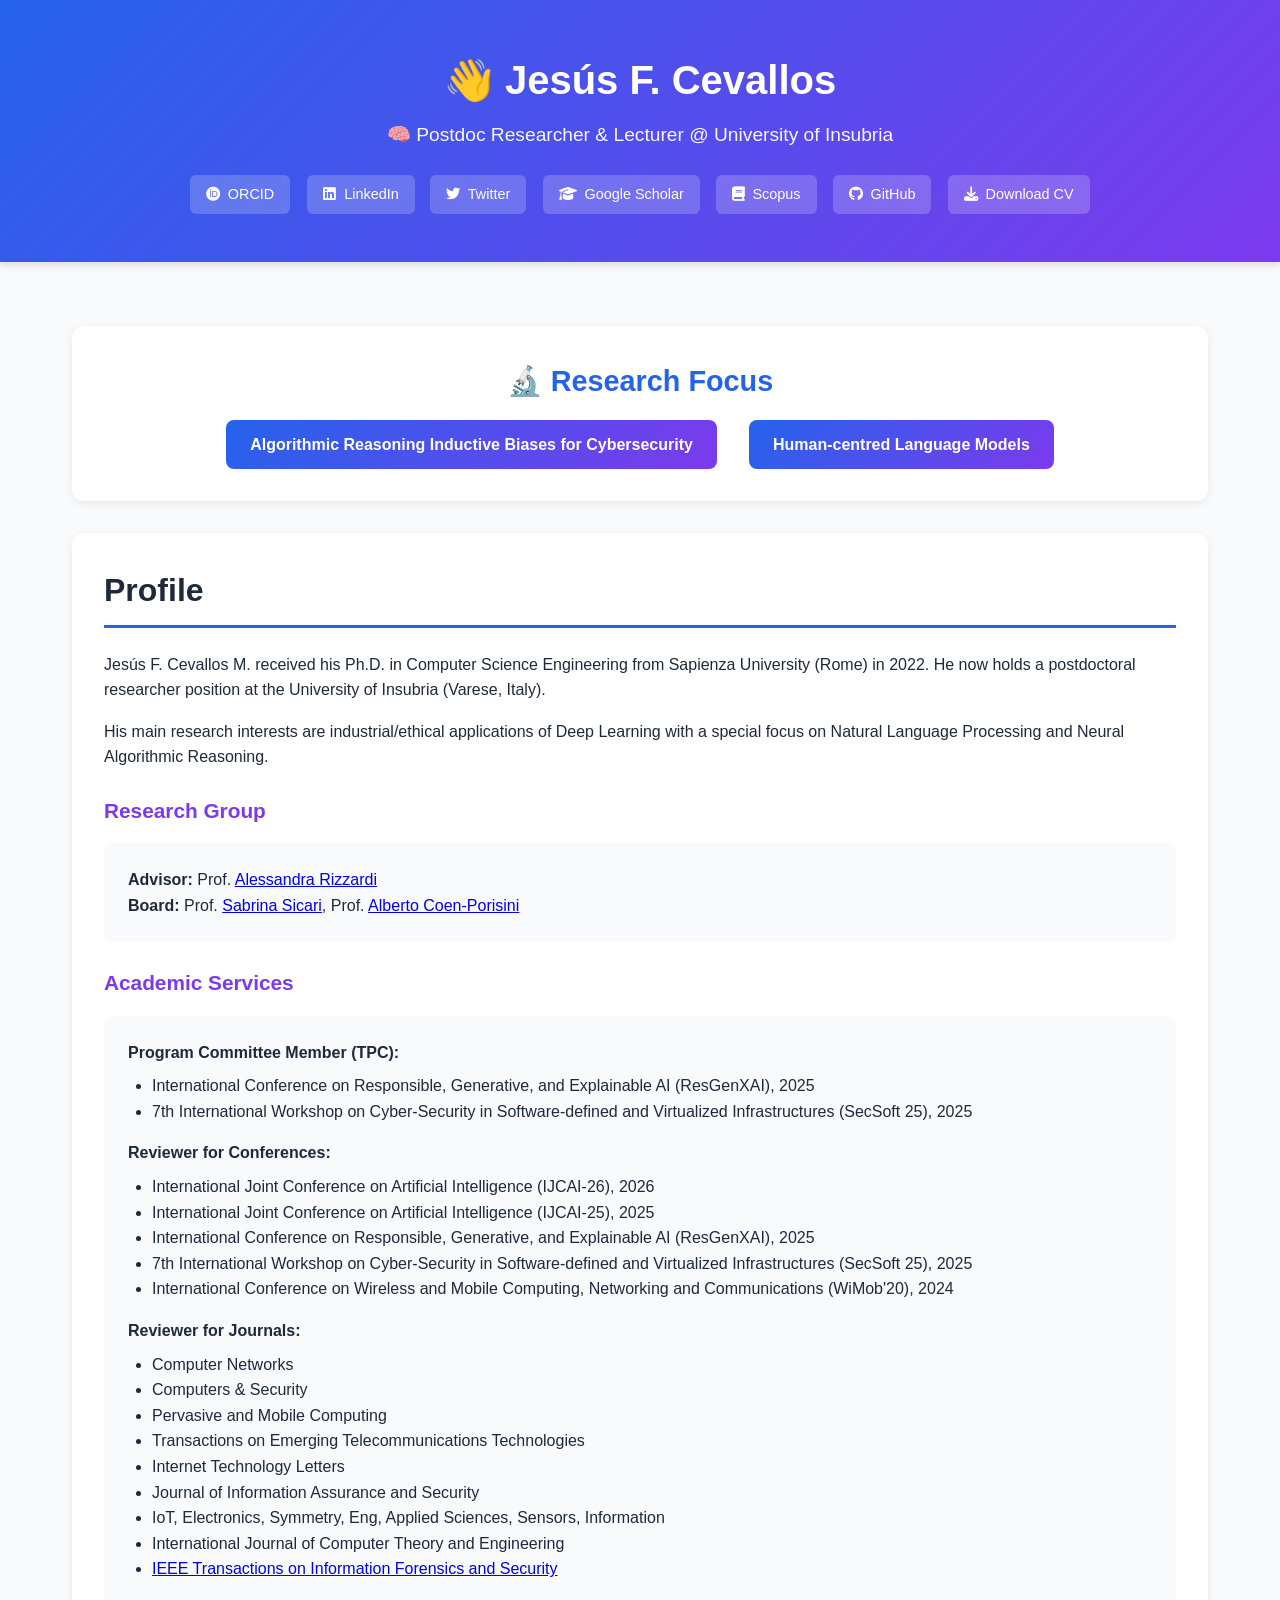
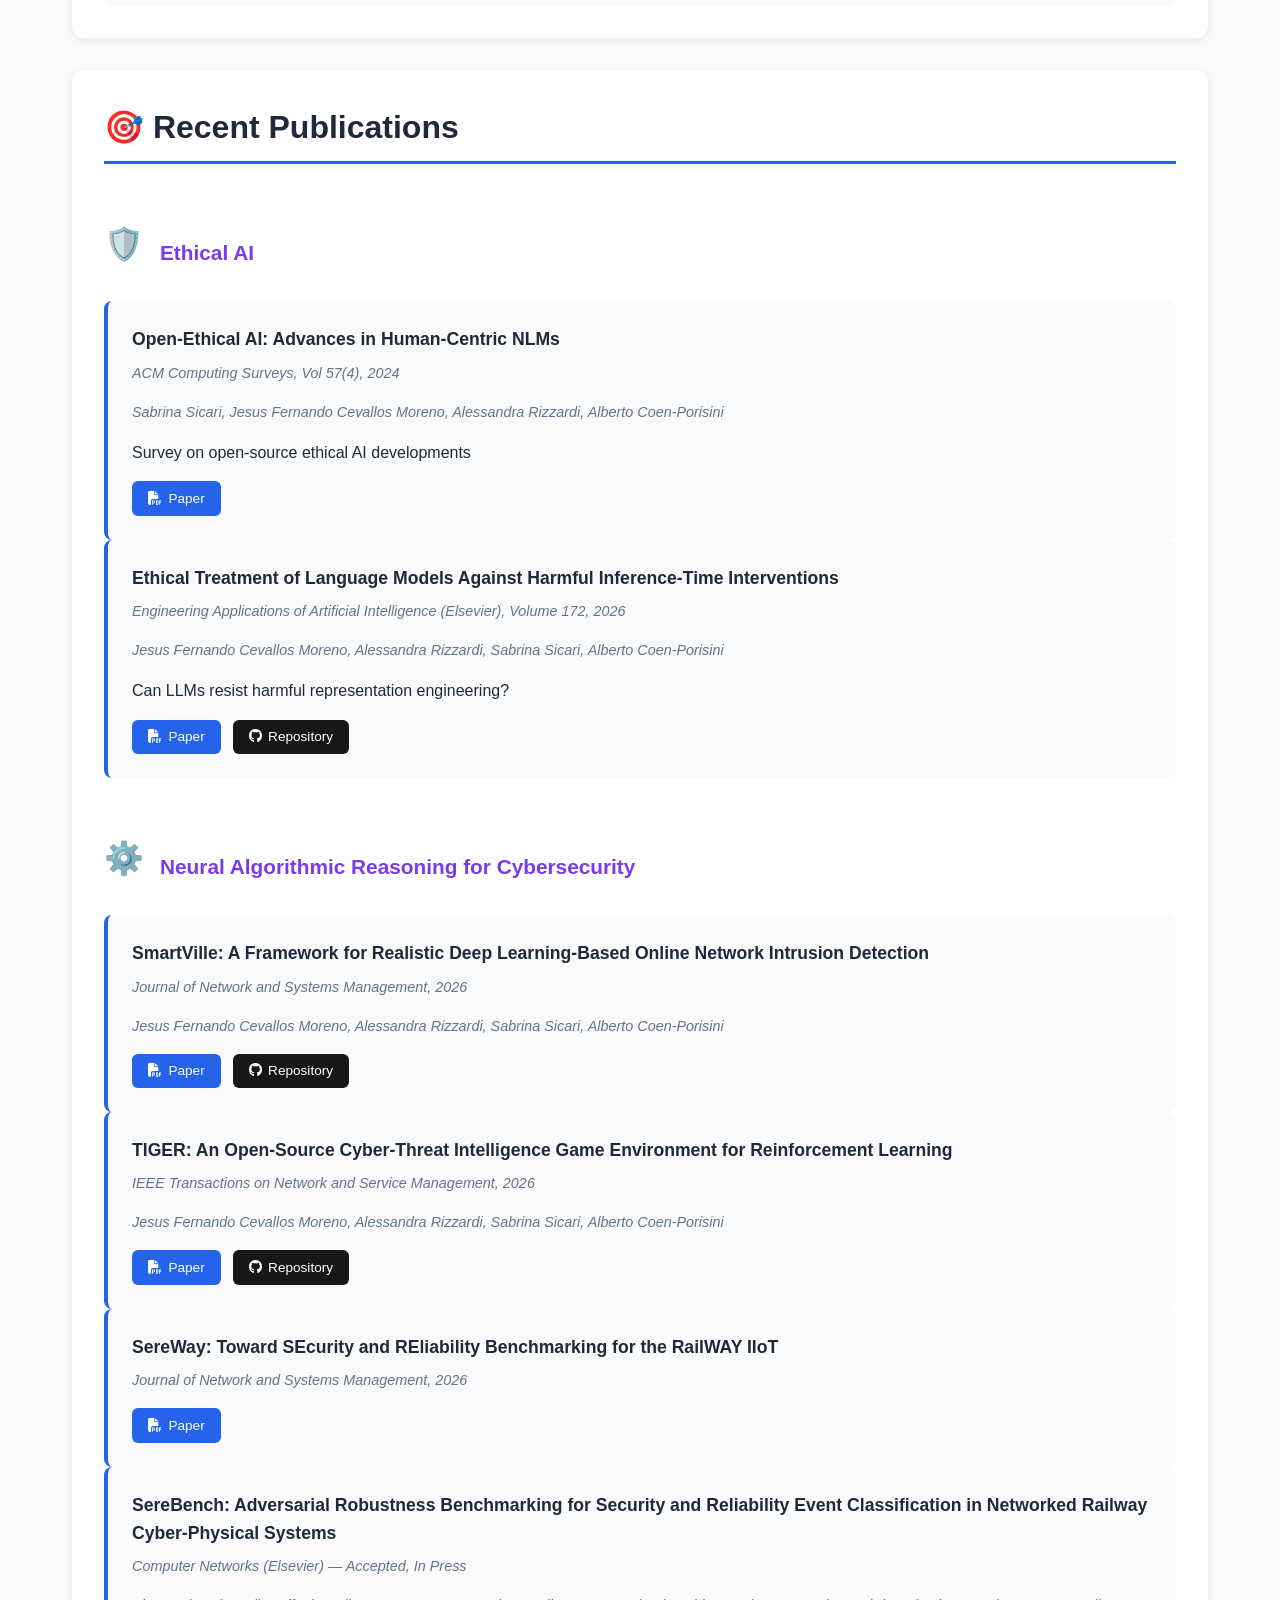
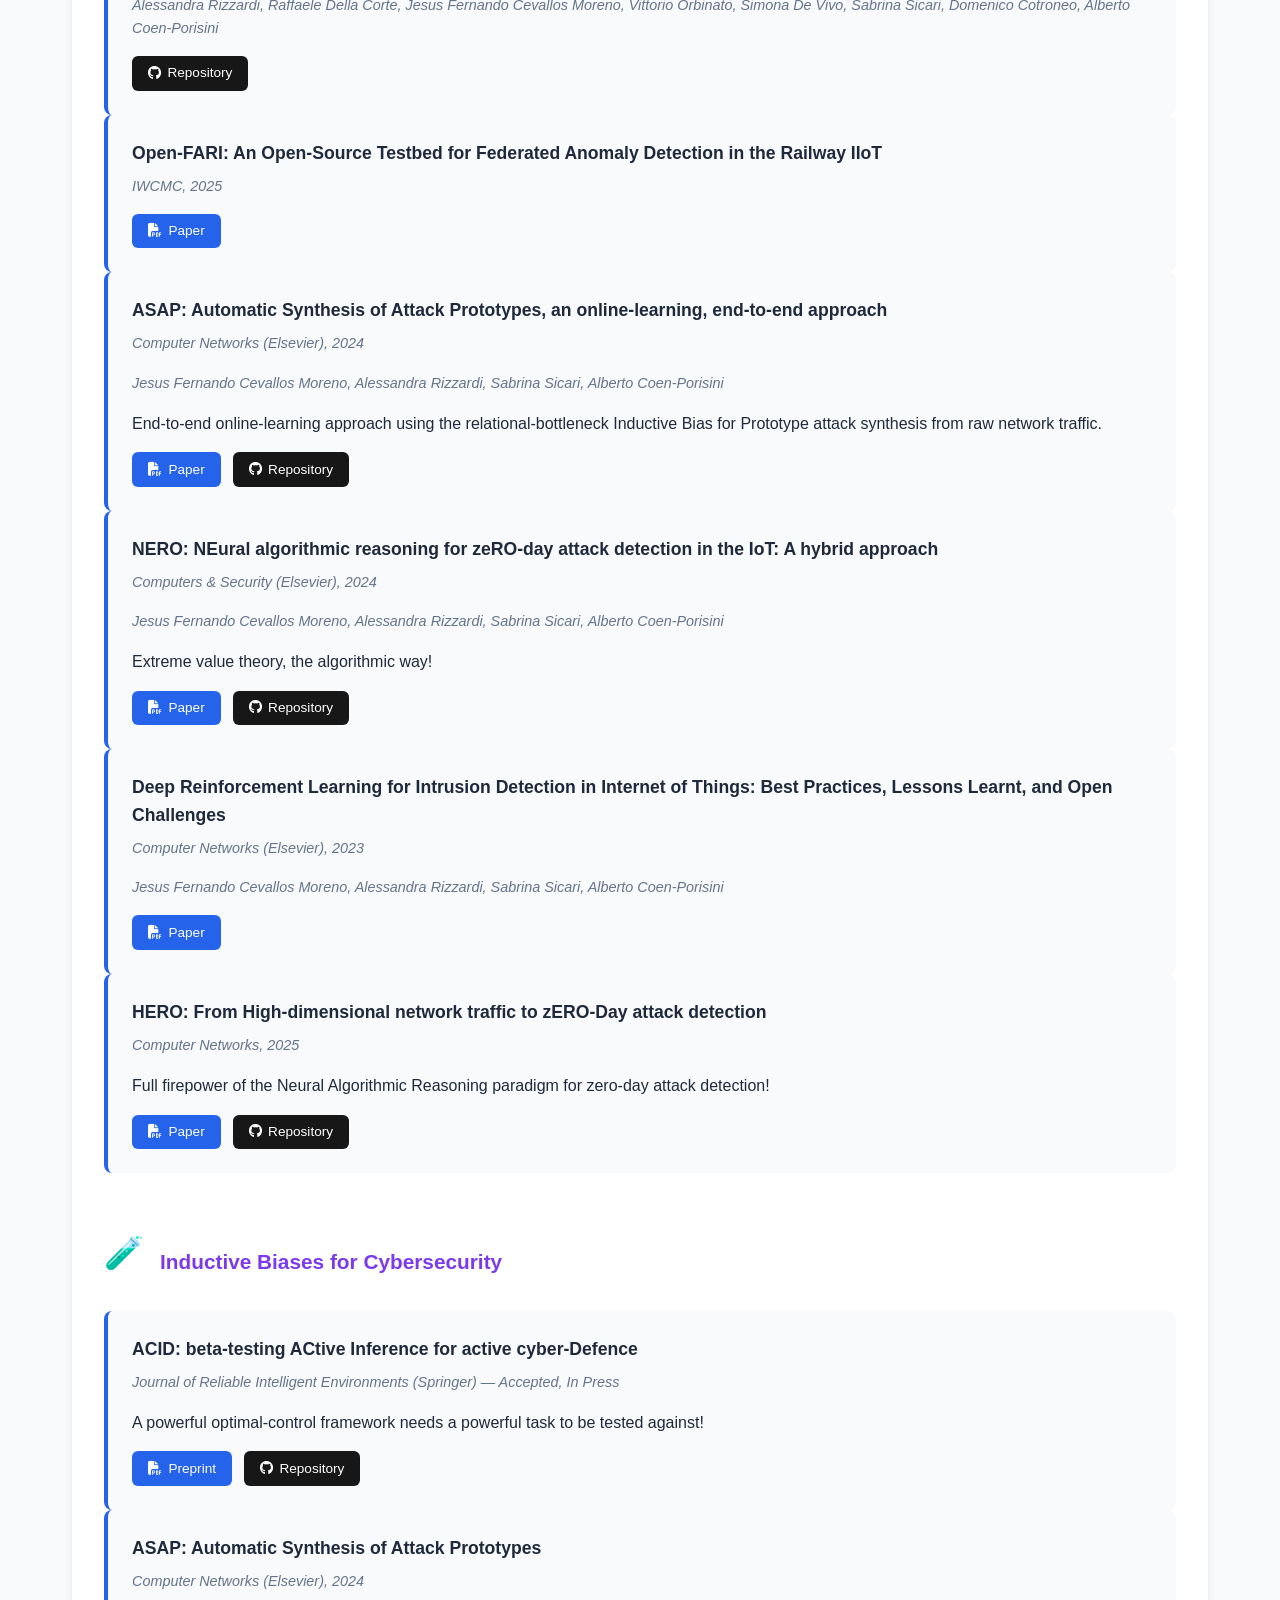
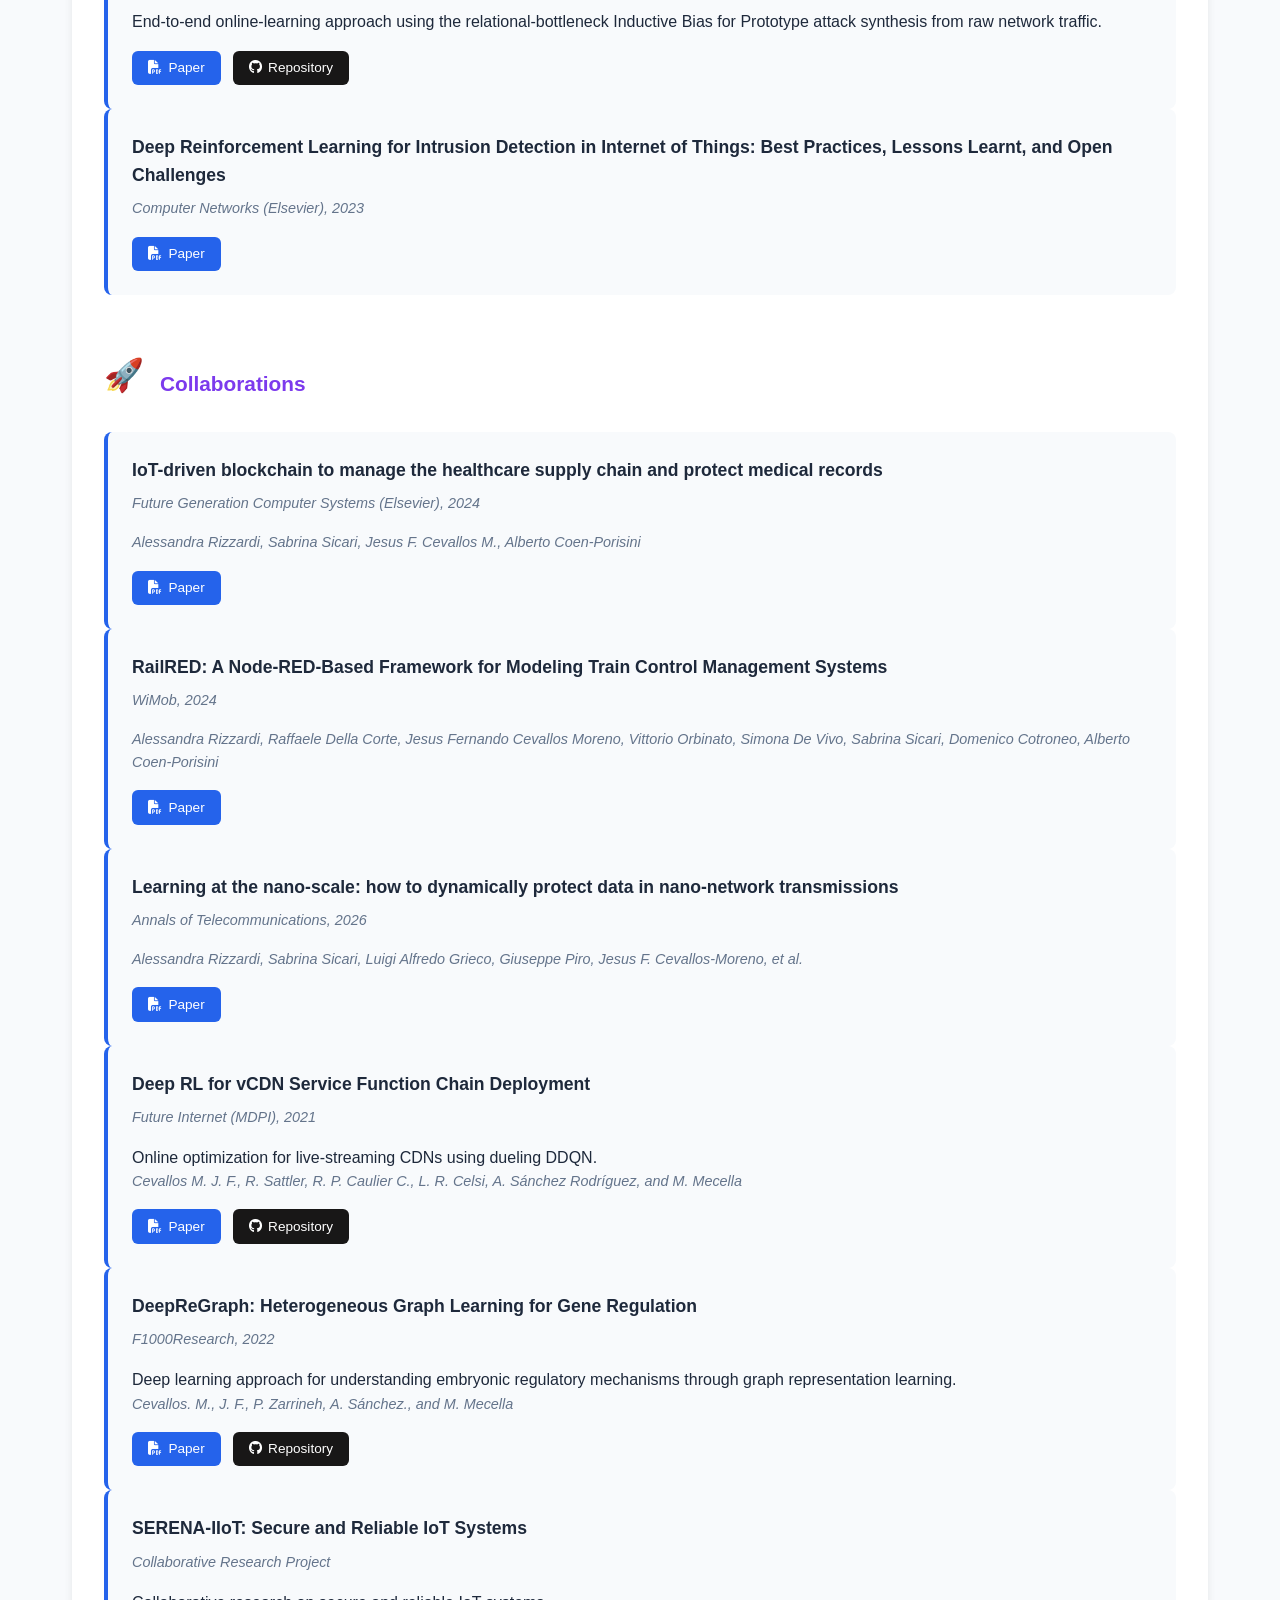
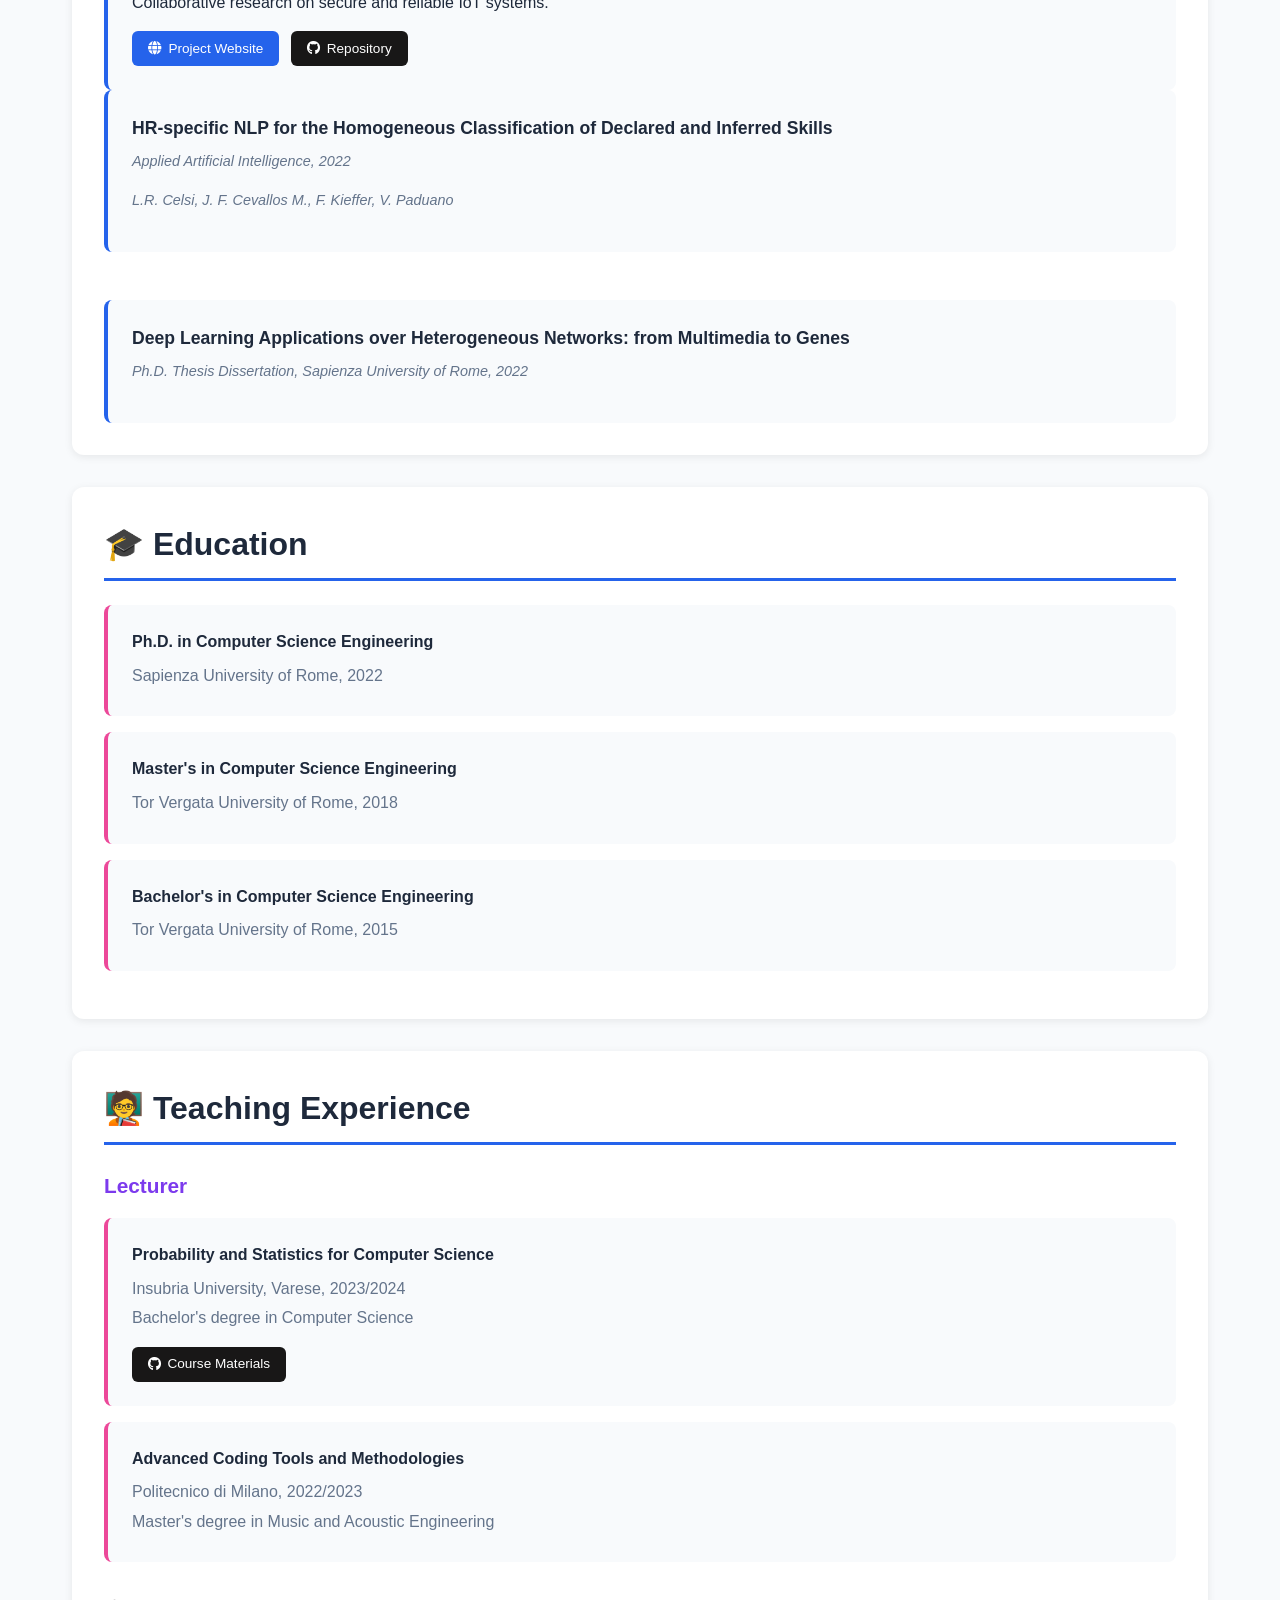
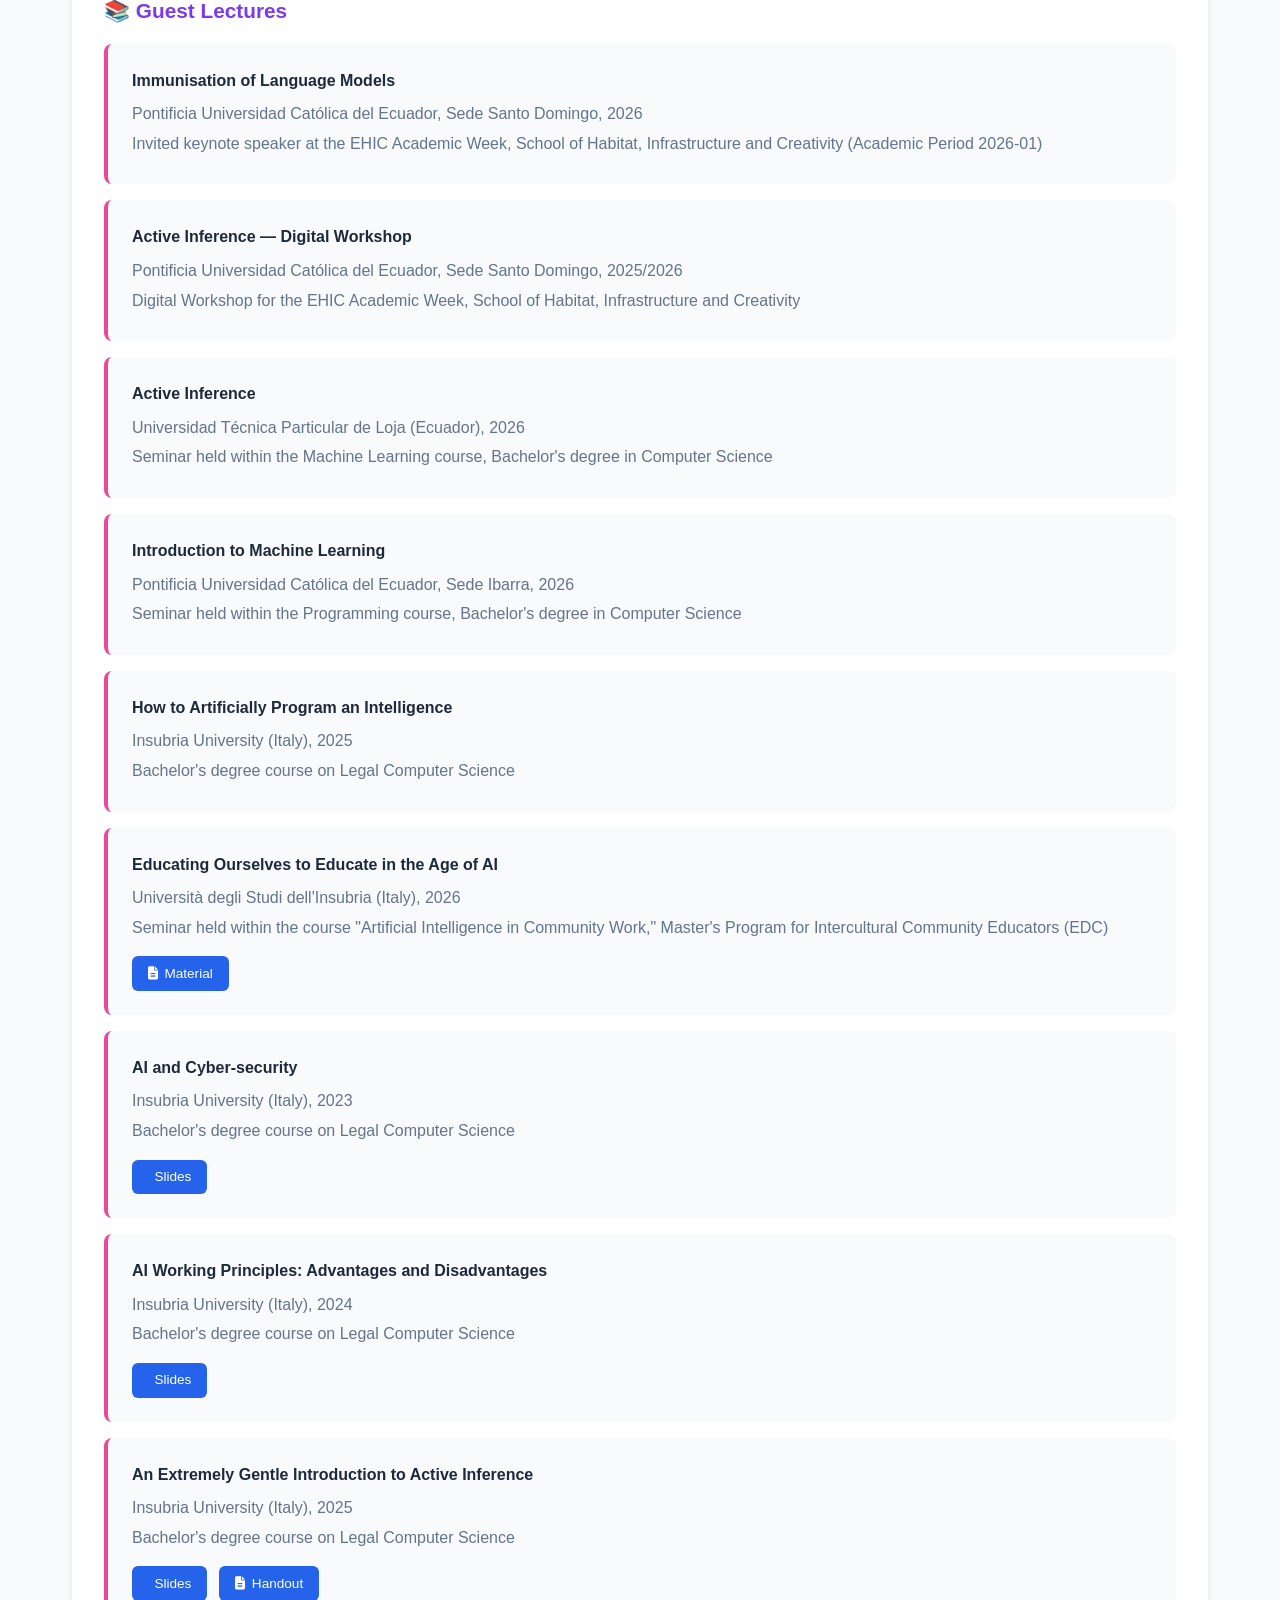
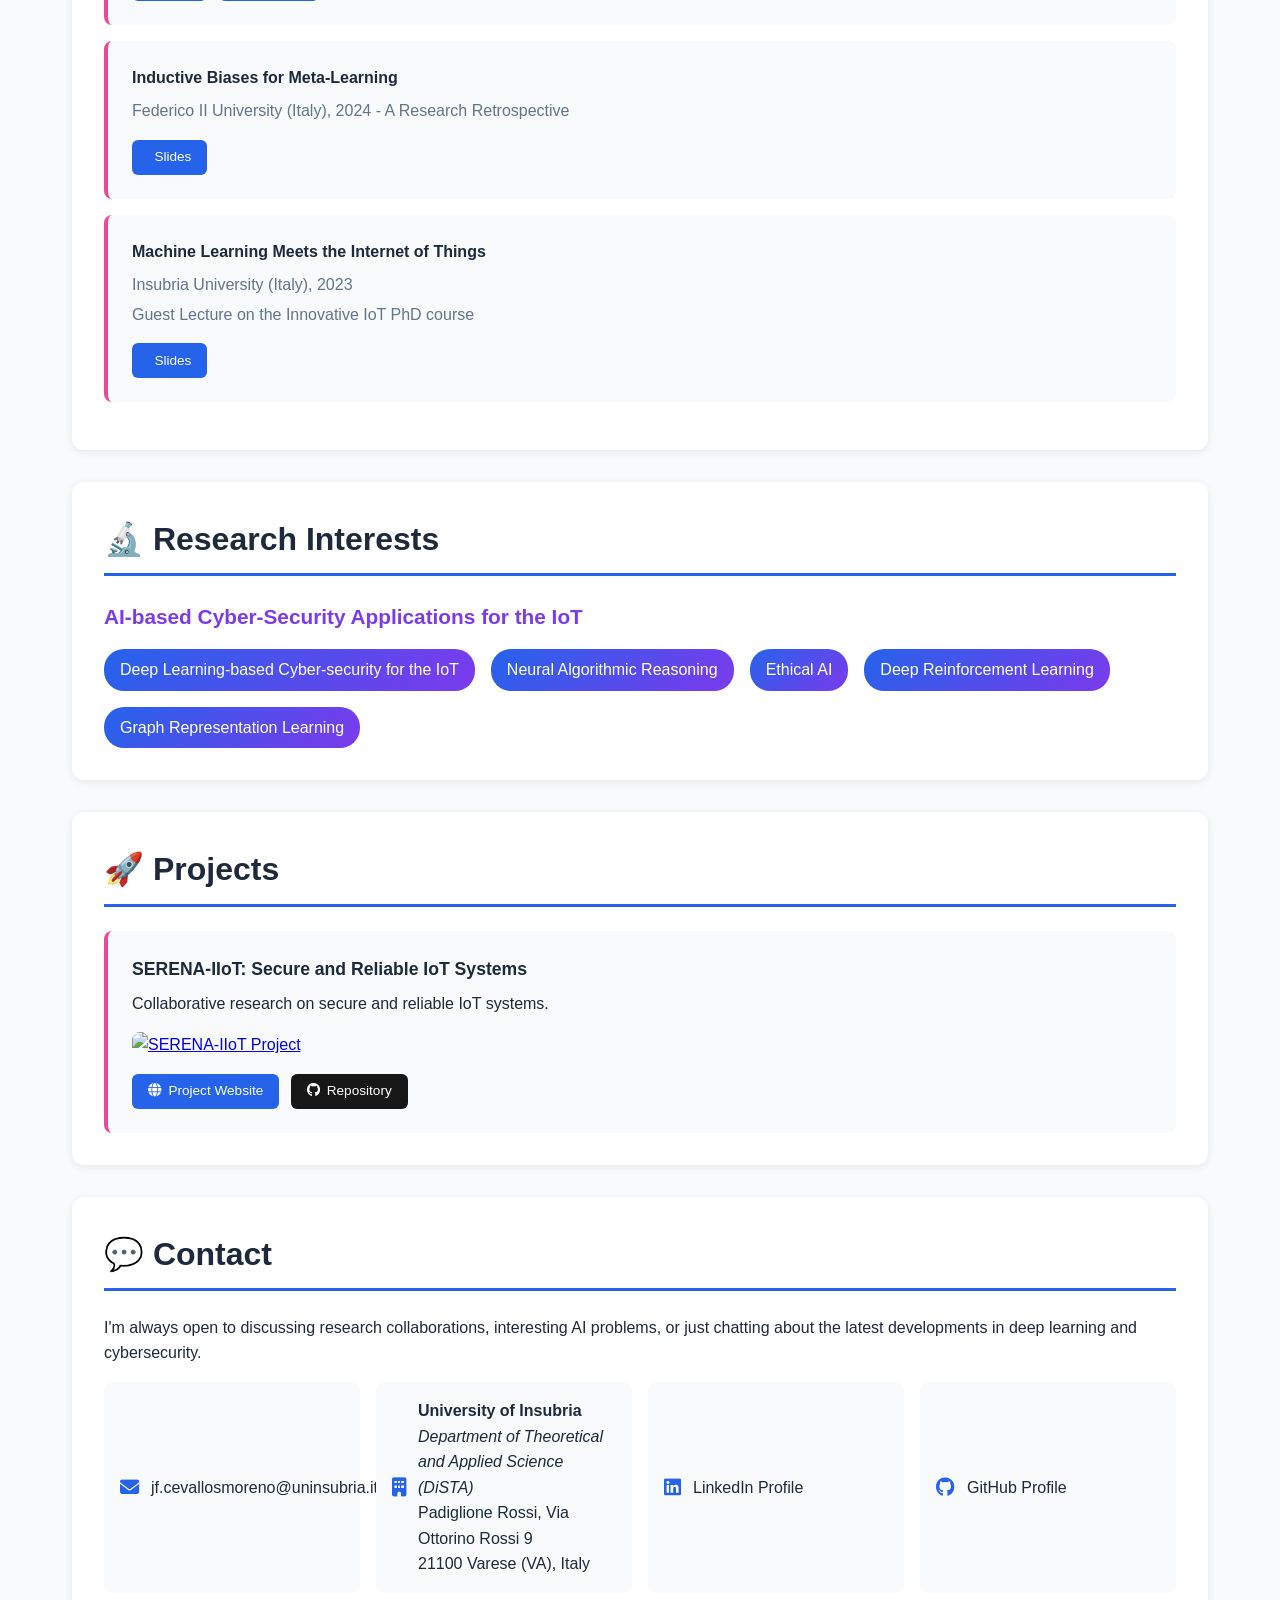
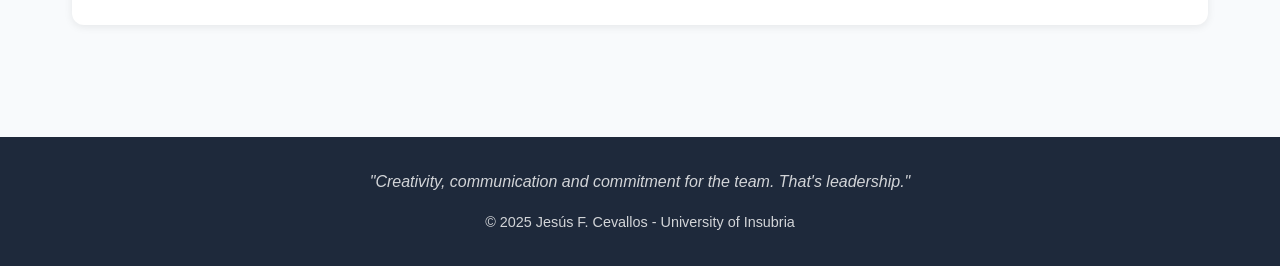
==== dista_academic_site.html @ f4cc7518 "feat: add SereBench publication, update ACID publication status, and update CV and submodules" ====
<!DOCTYPE html>
<html lang="en">

<head>
    <meta charset="UTF-8">
    <meta name="viewport" content="width=device-width, initial-scale=1.0">
    <title>Jesús F. Cevallos - Researcher & Lecturer</title>
    <link rel="stylesheet" href="https://cdnjs.cloudflare.com/ajax/libs/font-awesome/6.4.0/css/all.min.css">
    <style>
        * {
            margin: 0;
            padding: 0;
            box-sizing: border-box;
        }

        :root {
            --primary: #2563eb;
            --secondary: #7c3aed;
            --accent: #ec4899;
            --dark: #1e293b;
            --light: #f8fafc;
            --gray: #64748b;
            --border: #e2e8f0;
        }

        body {
            font-family: -apple-system, BlinkMacSystemFont, 'Segoe UI', Roboto, 'Helvetica Neue', Arial, sans-serif;
            line-height: 1.6;
            color: var(--dark);
            background: var(--light);
        }

        .header {
            background: linear-gradient(135deg, var(--primary) 0%, var(--secondary) 100%);
            color: white;
            padding: 3rem 2rem;
            text-align: center;
            box-shadow: 0 4px 6px rgba(0, 0, 0, 0.1);
        }

        .header h1 {
            font-size: 2.5rem;
            margin-bottom: 0.5rem;
            font-weight: 700;
        }

        .header p {
            font-size: 1.2rem;
            opacity: 0.95;
        }

        .social-links {
            margin-top: 1.5rem;
            display: flex;
            gap: 1rem;
            justify-content: center;
            flex-wrap: wrap;
        }

        .social-btn {
            display: inline-flex;
            align-items: center;
            gap: 0.5rem;
            padding: 0.5rem 1rem;
            background: rgba(255, 255, 255, 0.2);
            color: white;
            text-decoration: none;
            border-radius: 6px;
            font-size: 0.9rem;
            transition: all 0.3s;
            backdrop-filter: blur(10px);
        }

        .social-btn:hover {
            background: rgba(255, 255, 255, 0.3);
            transform: translateY(-2px);
        }

        .container {
            max-width: 1200px;
            margin: 0 auto;
            padding: 2rem;
        }

        .focus-section {
            background: white;
            border-radius: 12px;
            padding: 2rem;
            margin: 2rem 0;
            box-shadow: 0 2px 8px rgba(0, 0, 0, 0.08);
            text-align: center;
        }

        .focus-section h2 {
            color: var(--primary);
            margin-bottom: 1rem;
            font-size: 1.8rem;
        }

        .focus-topics {
            display: flex;
            gap: 2rem;
            justify-content: center;
            flex-wrap: wrap;
            margin-top: 1rem;
        }

        .focus-topic {
            background: linear-gradient(135deg, var(--primary), var(--secondary));
            color: white;
            padding: 0.75rem 1.5rem;
            border-radius: 8px;
            font-weight: 600;
        }

        .section {
            background: white;
            border-radius: 12px;
            padding: 2rem;
            margin: 2rem 0;
            box-shadow: 0 2px 8px rgba(0, 0, 0, 0.08);
        }

        .section h2 {
            color: var(--dark);
            margin-bottom: 1.5rem;
            font-size: 2rem;
            border-bottom: 3px solid var(--primary);
            padding-bottom: 0.5rem;
        }

        .section h3 {
            color: var(--secondary);
            margin-top: 1.5rem;
            margin-bottom: 0.5rem;
            font-size: 1.3rem;
        }

        .publications-grid {
            display: grid;
            grid-template-columns: repeat(auto-fit, minmax(500px, 1fr));
            gap: 2rem;
            margin-top: 2rem;
        }

        .pub-card {
            background: var(--light);
            border-left: 4px solid var(--primary);
            padding: 1.5rem;
            border-radius: 8px;
            transition: all 0.3s;
        }

        .pub-card:hover {
            transform: translateY(-4px);
            box-shadow: 0 4px 12px rgba(0, 0, 0, 0.1);
        }

        .pub-card h4 {
            color: var(--dark);
            margin-bottom: 0.5rem;
            font-size: 1.1rem;
        }

        .pub-card .pub-meta {
            color: var(--gray);
            font-size: 0.9rem;
            font-style: italic;
            margin-bottom: 1rem;
        }

        .pub-links {
            display: flex;
            gap: 0.75rem;
            flex-wrap: wrap;
            margin-top: 1rem;
        }

        .pub-link {
            display: inline-flex;
            align-items: center;
            gap: 0.4rem;
            padding: 0.4rem 1rem;
            background: var(--primary);
            color: white;
            text-decoration: none;
            border-radius: 6px;
            font-size: 0.85rem;
            transition: all 0.3s;
        }

        .pub-link:hover {
            background: var(--secondary);
            transform: scale(1.05);
        }

        .pub-link.repo {
            background: #181717;
        }

        .category-section {
            margin-top: 3rem;
        }

        .category-header {
            display: flex;
            align-items: center;
            gap: 1rem;
            margin-bottom: 1.5rem;
        }

        .category-icon {
            font-size: 2rem;
        }

        .category-title {
            font-size: 1.5rem;
            color: var(--secondary);
            margin: 0;
        }

        .teaching-item,
        .education-item {
            background: var(--light);
            padding: 1.5rem;
            margin: 1rem 0;
            border-radius: 8px;
            border-left: 4px solid var(--accent);
        }

        .teaching-item h4,
        .education-item h4 {
            color: var(--dark);
            margin-bottom: 0.5rem;
        }

        .teaching-item p,
        .education-item p {
            color: var(--gray);
            margin: 0.25rem 0;
        }

        .contact-box {
            display: grid;
            grid-template-columns: repeat(auto-fit, minmax(250px, 1fr));
            gap: 1rem;
            margin-top: 1rem;
        }

        .contact-item {
            display: flex;
            align-items: center;
            gap: 0.75rem;
            padding: 1rem;
            background: var(--light);
            border-radius: 8px;
        }

        .contact-item i {
            color: var(--primary);
            font-size: 1.2rem;
        }

        .contact-item a {
            color: var(--dark);
            text-decoration: none;
            transition: color 0.3s;
        }

        .contact-item a:hover {
            color: var(--primary);
        }

        .interests-list {
            display: flex;
            flex-wrap: wrap;
            gap: 1rem;
            margin-top: 1rem;
        }

        .interest-tag {
            background: linear-gradient(135deg, var(--primary), var(--secondary));
            color: white;
            padding: 0.5rem 1rem;
            border-radius: 20px;
            font-weight: 500;
        }

        .services-box {
            background: var(--light);
            padding: 1.5rem;
            border-radius: 8px;
            margin-top: 1rem;
        }

        @media (max-width: 768px) {
            .header h1 {
                font-size: 1.8rem;
            }

            .publications-grid {
                grid-template-columns: 1fr;
            }

            .container {
                padding: 1rem;
            }

            .focus-topics {
                flex-direction: column;
                align-items: center;
            }
        }

        .footer {
            background: var(--dark);
            color: white;
            text-align: center;
            padding: 2rem;
            margin-top: 3rem;
        }

        .footer p {
            opacity: 0.8;
        }
    </style>
</head>

<body>
    <!-- Header Section -->
    <div class="header">
        <h1>👋 Jesús F. Cevallos</h1>
        <p>🧠 Postdoc Researcher & Lecturer @ University of Insubria</p>

        <div class="social-links">
            <a href="https://orcid.org/0000-0003-2752-4616" class="social-btn" target="_blank">
                <i class="fab fa-orcid"></i> ORCID
            </a>
            <a href="https://www.linkedin.com/in/jesuscevallos/" class="social-btn" target="_blank">
                <i class="fab fa-linkedin"></i> LinkedIn
            </a>
            <a href="https://x.com/JesusCevallos9" class="social-btn" target="_blank">
                <i class="fab fa-twitter"></i> Twitter
            </a>
            <a href="https://scholar.google.com/citations?user=26o39YMAAAAJ&hl=en" class="social-btn" target="_blank">
                <i class="fas fa-graduation-cap"></i> Google Scholar
            </a>
            <a href="https://www.scopus.com/authid/detail.uri?authorId=58584223400" class="social-btn" target="_blank">
                <i class="fas fa-book"></i> Scopus
            </a>
            <a href="https://github.com/QwertyJacob" class="social-btn" target="_blank">
                <i class="fab fa-github"></i> GitHub
            </a>
            <a href="Jesus_Cevallos_CV.pdf" class="social-btn" download>
                <i class="fas fa-download"></i> Download CV
            </a>
        </div>
    </div>

    <div class="container">
        <!-- Research Focus -->
        <div class="focus-section">
            <h2>🔬 Research Focus</h2>
            <div class="focus-topics">
                <div class="focus-topic">Algorithmic Reasoning Inductive Biases for Cybersecurity</div>
                <div class="focus-topic">Human-centred Language Models</div>
            </div>
        </div>

        <!-- Profile Section -->
        <div class="section">
            <h2>Profile</h2>
            <p>Jesús F. Cevallos M. received his Ph.D. in Computer Science Engineering from Sapienza University (Rome)
                in 2022. He now holds a postdoctoral researcher position at the University of Insubria (Varese, Italy).
            </p>
            <p style="margin-top: 1rem;">His main research interests are industrial/ethical applications of Deep
                Learning with a special focus on Natural Language Processing and Neural Algorithmic Reasoning.</p>



            <h3>Research Group</h3>
            <div class="services-box">
                <p><strong>Advisor:</strong> Prof. <a href="http://www.dista.uninsubria.it/~alessandra.rizzardi/"
                        target="_blank">Alessandra Rizzardi</a></p>
                <p><strong>Board:</strong> Prof. <a href="http://www.dicom.uninsubria.it/~sabrina.sicari/"
                        target="_blank">Sabrina Sicari</a>, Prof. <a
                        href="http://www.dicom.uninsubria.it/~alberto.coenporisini/" target="_blank">Alberto
                        Coen-Porisini</a></p>
            </div>

            <h3>Academic Services</h3>
            <div class="services-box">
                <p><strong>Program Committee Member (TPC):</strong></p>
                <ul style="margin-left: 1.5rem; margin-top: 0.5rem;">
                    <li>International Conference on Responsible, Generative, and Explainable AI (ResGenXAI), 2025</li>
                    <li>7th International Workshop on Cyber-Security in Software-defined and Virtualized Infrastructures
                        (SecSoft 25), 2025</li>
                </ul>

                <p style="margin-top: 1rem;"><strong>Reviewer for Conferences:</strong></p>
                <ul style="margin-left: 1.5rem; margin-top: 0.5rem;">
                    <li>International Joint Conference on Artificial Intelligence (IJCAI-26), 2026</li>
                    <li>International Joint Conference on Artificial Intelligence (IJCAI-25), 2025</li>
                    <li>International Conference on Responsible, Generative, and Explainable AI (ResGenXAI), 2025</li>
                    <li>7th International Workshop on Cyber-Security in Software-defined and Virtualized Infrastructures
                        (SecSoft 25), 2025</li>
                    <li>International Conference on Wireless and Mobile Computing, Networking and Communications
                        (WiMob'20), 2024</li>

                </ul>

                <p style="margin-top: 1rem;"><strong>Reviewer for Journals:</strong></p>
                <ul style="margin-left: 1.5rem; margin-top: 0.5rem;">
                    <li>Computer Networks</li>
                    <li>Computers & Security</li>
                    <li>Pervasive and Mobile Computing</li>
                    <li>Transactions on Emerging Telecommunications Technologies</li>
                    <li>Internet Technology Letters</li>
                    <li>Journal of Information Assurance and Security</li>
                    <li>IoT, Electronics, Symmetry, Eng, Applied Sciences, Sensors, Information</li>
                    <li>International Journal of Computer Theory and Engineering</li>
                    <li><a href="https://ieeexplore.ieee.org/xpl/RecentIssue.jsp?punumber=10206" target="_blank">IEEE Transactions on Information Forensics and Security</a></li>
                </ul>
            </div>
        </div>

        <!-- Recent Publications -->
        <div class="section">
            <h2>🎯 Recent Publications</h2>

            <div class="category-section">
                <div class="category-header">
                    <span class="category-icon">🛡️</span>
                    <h3 class="category-title">Ethical AI</h3>
                </div>

                <div class="pub-card">
                    <h4>Open-Ethical AI: Advances in Human-Centric NLMs</h4>
                    <p class="pub-meta">ACM Computing Surveys, Vol 57(4), 2024</p>
                    <p class="pub-meta">Sabrina Sicari, Jesus Fernando Cevallos Moreno, Alessandra Rizzardi, Alberto
                        Coen-Porisini</p>
                    <p>Survey on open-source ethical AI developments</p>
                    <div class="pub-links">
                        <a href="https://dl.acm.org/doi/10.1145/3703454" class="pub-link" target="_blank">
                            <i class="fas fa-file-pdf"></i> Paper
                        </a>
                    </div>
                </div>

                <div class="pub-card">
                    <h4>Ethical Treatment of Language Models Against Harmful Inference-Time Interventions</h4>
                    <p class="pub-meta">Engineering Applications of Artificial Intelligence (Elsevier), Volume 172, 2026
                    </p>
                    <p class="pub-meta">Jesus Fernando Cevallos Moreno, Alessandra Rizzardi, Sabrina Sicari, Alberto
                        Coen-Porisini</p>
                    <p>Can LLMs resist harmful representation engineering?</p>
                    <div class="pub-links">
                        <a href="https://www.sciencedirect.com/science/article/pii/S0952197626005981" class="pub-link"
                            target="_blank">
                            <i class="fas fa-file-pdf"></i> Paper
                        </a>
                        <a href="https://github.com/QwertyJacob/genetica" class="pub-link repo" target="_blank">
                            <i class="fab fa-github"></i> Repository
                        </a>
                    </div>
                </div>
            </div>

            <div class="category-section">
                <div class="category-header">
                    <span class="category-icon">⚙️</span>
                    <h3 class="category-title">Neural Algorithmic Reasoning for Cybersecurity</h3>
                </div>

                <div class="pub-card">
                    <h4>SmartVille: A Framework for Realistic Deep Learning-Based Online Network Intrusion Detection
                    </h4>
                    <p class="pub-meta">Journal of Network and Systems Management, 2026</p>
                    <p class="pub-meta">Jesus Fernando Cevallos Moreno, Alessandra Rizzardi, Sabrina Sicari, Alberto
                        Coen-Porisini</p>
                    <div class="pub-links">
                        <a href="https://link.springer.com/article/10.1007/s10922-026-10097-8" class="pub-link"
                            target="_blank">
                            <i class="fas fa-file-pdf"></i> Paper
                        </a>
                        <a href="https://github.com/DISTA-IoT/insubria-smartville" class="pub-link repo"
                            target="_blank">
                            <i class="fab fa-github"></i> Repository
                        </a>
                    </div>
                </div>

                <div class="pub-card">
                    <h4>TIGER: An Open-Source Cyber-Threat Intelligence Game Environment for Reinforcement Learning</h4>
                    <p class="pub-meta">IEEE Transactions on Network and Service Management, 2026</p>
                    <p class="pub-meta">Jesus Fernando Cevallos Moreno, Alessandra Rizzardi, Sabrina Sicari, Alberto
                        Coen-Porisini</p>
                    <div class="pub-links">
                        <a href="https://ieeexplore.ieee.org/document/11683850/" class="pub-link" target="_blank">
                            <i class="fas fa-file-pdf"></i> Paper
                        </a>
                        <a href="https://github.com/DISTA-IoT/tiger" class="pub-link repo" target="_blank">
                            <i class="fab fa-github"></i> Repository
                        </a>
                    </div>
                </div>

                <div class="pub-card">
                    <h4>SereWay: Toward SEcurity and REliability Benchmarking for the RailWAY IIoT</h4>
                    <p class="pub-meta">Journal of Network and Systems Management, 2026</p>
                    <div class="pub-links">
                        <a href="https://link.springer.com/article/10.1007/s10922-025-10026-1" class="pub-link"
                            target="_blank">
                            <i class="fas fa-file-pdf"></i> Paper
                        </a>
                    </div>
                </div>

                <div class="pub-card">
                    <h4>SereBench: Adversarial Robustness Benchmarking for Security and Reliability Event
                        Classification in Networked Railway Cyber-Physical Systems</h4>
                    <p class="pub-meta">Computer Networks (Elsevier) &mdash; Accepted, In Press</p>
                    <p class="pub-meta">Alessandra Rizzardi, Raffaele Della Corte, Jesus Fernando Cevallos Moreno,
                        Vittorio Orbinato, Simona De Vivo, Sabrina Sicari, Domenico Cotroneo, Alberto Coen-Porisini</p>
                    <div class="pub-links">
                        <a href="https://github.com/DIETI-DISTA-IoT/SereBench" class="pub-link repo" target="_blank">
                            <i class="fab fa-github"></i> Repository
                        </a>
                    </div>
                </div>

                <div class="pub-card">
                    <h4>Open-FARI: An Open-Source Testbed for Federated Anomaly Detection in the Railway IIoT</h4>
                    <p class="pub-meta">IWCMC, 2025</p>
                    <div class="pub-links">
                        <a href="https://ieeexplore.ieee.org/document/11059481/" class="pub-link" target="_blank">
                            <i class="fas fa-file-pdf"></i> Paper
                        </a>
                    </div>
                </div>

                <div class="pub-card">
                    <h4>ASAP: Automatic Synthesis of Attack Prototypes, an online-learning, end-to-end approach</h4>
                    <p class="pub-meta">Computer Networks (Elsevier), 2024</p>
                    <p class="pub-meta">Jesus Fernando Cevallos Moreno, Alessandra Rizzardi, Sabrina Sicari, Alberto
                        Coen-Porisini</p>
                    <p>End-to-end online-learning approach using the relational-bottleneck Inductive Bias for Prototype
                        attack synthesis from raw network traffic.</p>
                    <div class="pub-links">
                        <a href="https://www.sciencedirect.com/science/article/pii/S1389128624006601" class="pub-link"
                            target="_blank">
                            <i class="fas fa-file-pdf"></i> Paper
                        </a>
                        <a href="https://github.com/DISTA-IoT/smartville" class="pub-link repo" target="_blank">
                            <i class="fab fa-github"></i> Repository
                        </a>
                    </div>
                </div>

                <div class="pub-card">
                    <h4>NERO: NEural algorithmic reasoning for zeRO-day attack detection in the IoT: A hybrid approach
                    </h4>
                    <p class="pub-meta">Computers & Security (Elsevier), 2024</p>
                    <p class="pub-meta">Jesus Fernando Cevallos Moreno, Alessandra Rizzardi, Sabrina Sicari, Alberto
                        Coen-Porisini</p>
                    <p>Extreme value theory, the algorithmic way!</p>
                    <div class="pub-links">
                        <a href="https://www.sciencedirect.com/science/article/pii/S0167404824002001" class="pub-link"
                            target="_blank">
                            <i class="fas fa-file-pdf"></i> Paper
                        </a>
                        <a href="https://github.com/QwertyJacob/NERO" class="pub-link repo" target="_blank">
                            <i class="fab fa-github"></i> Repository
                        </a>
                    </div>
                </div>

                <div class="pub-card">
                    <h4>Deep Reinforcement Learning for Intrusion Detection in Internet of Things: Best Practices,
                        Lessons Learnt, and Open Challenges</h4>
                    <p class="pub-meta">Computer Networks (Elsevier), 2023</p>
                    <p class="pub-meta">Jesus Fernando Cevallos Moreno, Alessandra Rizzardi, Sabrina Sicari, Alberto
                        Coen-Porisini</p>
                    <div class="pub-links">
                        <a href="https://www.sciencedirect.com/science/article/pii/S1389128623004619" class="pub-link"
                            target="_blank">
                            <i class="fas fa-file-pdf"></i> Paper
                        </a>
                    </div>
                </div>

                <div class="pub-card">
                    <h4>HERO: From High-dimensional network traffic to zERO-Day attack detection</h4>
                    <p class="pub-meta">Computer Networks, 2025</p>
                    <p>Full firepower of the Neural Algorithmic Reasoning paradigm for zero-day attack detection!</p>
                    <div class="pub-links">
                        <a href="https://www.sciencedirect.com/science/article/pii/S1389128625002324" class="pub-link"
                            target="_blank">
                            <i class="fas fa-file-pdf"></i> Paper
                        </a>
                        <a href="https://github.com/QwertyJacob/HERO" class="pub-link repo" target="_blank">
                            <i class="fab fa-github"></i> Repository
                        </a>
                    </div>
                </div>
            </div>

            <div class="category-section">
                <div class="category-header">
                    <span class="category-icon">🧪</span>
                    <h3 class="category-title">Inductive Biases for Cybersecurity</h3>
                </div>

                <div class="pub-card">
                    <h4>ACID: beta-testing ACtive Inference for active cyber-Defence</h4>
                    <p class="pub-meta">Journal of Reliable Intelligent Environments (Springer) &mdash; Accepted, In Press</p>
                    <p>A powerful optimal-control framework needs a powerful task to be tested against!</p>
                    <div class="pub-links">
                        <a href="https://drive.google.com/file/d/1KrTEkmps82YnPEeX8qk7mXyOOXCqfmjT/view?usp=sharing"
                            class="pub-link" target="_blank">
                            <i class="fas fa-file-pdf"></i> Preprint
                        </a>
                        <a href="https://github.com/DISTA-IoT/smartville" class="pub-link repo" target="_blank">
                            <i class="fab fa-github"></i> Repository
                        </a>
                    </div>
                </div>

                <div class="pub-card">
                    <h4>ASAP: Automatic Synthesis of Attack Prototypes</h4>
                    <p class="pub-meta">Computer Networks (Elsevier), 2024</p>
                    <p>End-to-end online-learning approach using the relational-bottleneck Inductive Bias for Prototype
                        attack synthesis from raw network traffic.</p>
                    <div class="pub-links">
                        <a href="https://www.sciencedirect.com/science/article/pii/S1389128624006601" class="pub-link"
                            target="_blank">
                            <i class="fas fa-file-pdf"></i> Paper
                        </a>
                        <a href="https://github.com/DISTA-IoT/smartville" class="pub-link repo" target="_blank">
                            <i class="fab fa-github"></i> Repository
                        </a>
                    </div>
                </div>

                <div class="pub-card">
                    <h4>Deep Reinforcement Learning for Intrusion Detection in Internet of Things: Best Practices,
                        Lessons Learnt, and Open Challenges</h4>
                    <p class="pub-meta">Computer Networks (Elsevier), 2023</p>
                    <div class="pub-links">
                        <a href="#" class="pub-link" target="_blank">
                            <i class="fas fa-file-pdf"></i> Paper
                        </a>
                    </div>
                </div>
            </div>

            <div class="category-section">
                <div class="category-header">
                    <span class="category-icon">🚀</span>
                    <h3 class="category-title">Collaborations</h3>
                </div>

                <div class="pub-card">
                    <h4>IoT-driven blockchain to manage the healthcare supply chain and protect medical records</h4>
                    <p class="pub-meta">Future Generation Computer Systems (Elsevier), 2024</p>
                    <p class="pub-meta">Alessandra Rizzardi, Sabrina Sicari, Jesus F. Cevallos M., Alberto
                        Coen-Porisini</p>
                    <div class="pub-links">
                        <a href="https://www.sciencedirect.com/science/article/pii/S0167739X24003996" class="pub-link"
                            target="_blank">
                            <i class="fas fa-file-pdf"></i> Paper
                        </a>
                    </div>
                </div>

                <div class="pub-card">
                    <h4>RailRED: A Node-RED-Based Framework for Modeling Train Control Management Systems</h4>
                    <p class="pub-meta">WiMob, 2024</p>
                    <p class="pub-meta">Alessandra Rizzardi, Raffaele Della Corte, Jesus Fernando Cevallos Moreno,
                        Vittorio Orbinato, Simona De Vivo, Sabrina Sicari, Domenico Cotroneo, Alberto Coen-Porisini</p>
                    <div class="pub-links">
                        <a href="https://ieeexplore.ieee.org/document/10770345/" class="pub-link" target="_blank">
                            <i class="fas fa-file-pdf"></i> Paper
                        </a>
                    </div>
                </div>

                <div class="pub-card">
                    <h4>Learning at the nano-scale: how to dynamically protect data in nano-network transmissions</h4>
                    <p class="pub-meta">Annals of Telecommunications, 2026</p>
                    <p class="pub-meta">Alessandra Rizzardi, Sabrina Sicari, Luigi Alfredo Grieco, Giuseppe Piro,
                        Jesus F. Cevallos-Moreno, et al.</p>
                    <div class="pub-links">
                        <a href="https://link.springer.com/article/10.1007/s12243-026-01203-7" class="pub-link"
                            target="_blank">
                            <i class="fas fa-file-pdf"></i> Paper
                        </a>
                    </div>
                </div>

                <div class="pub-card">
                    <h4>Deep RL for vCDN Service Function Chain Deployment</h4>
                    <p class="pub-meta">Future Internet (MDPI), 2021</p>
                    <p>Online optimization for live-streaming CDNs using dueling DDQN.</p>
                    <p class="pub-meta">Cevallos M. J. F., R. Sattler, R. P. Caulier C., L. R. Celsi, A. Sánchez
                        Rodríguez, and M. Mecella</p>
                    <div class="pub-links">
                        <a href="https://www.mdpi.com/1999-5903/13/11/278" class="pub-link" target="_blank">
                            <i class="fas fa-file-pdf"></i> Paper
                        </a>
                        <a href="https://github.com/QwertyJacob/e2d4qn_vcdn_sfc_deployment" class="pub-link repo"
                            target="_blank">
                            <i class="fab fa-github"></i> Repository
                        </a>
                    </div>
                </div>

                <div class="pub-card">
                    <h4>DeepReGraph: Heterogeneous Graph Learning for Gene Regulation</h4>
                    <p class="pub-meta">F1000Research, 2022</p>
                    <p>Deep learning approach for understanding embryonic regulatory mechanisms through graph
                        representation learning.</p>
                    <p class="pub-meta">Cevallos. M., J. F., P. Zarrineh, A. Sánchez., and M. Mecella</p>
                    <div class="pub-links">
                        <a href="https://f1000research.com/articles/11-518" class="pub-link" target="_blank">
                            <i class="fas fa-file-pdf"></i> Paper
                        </a>
                        <a href="https://github.com/QwertyJacob/DeepReGraph" class="pub-link repo" target="_blank">
                            <i class="fab fa-github"></i> Repository
                        </a>
                    </div>
                </div>

                <div class="pub-card">
                    <h4>SERENA-IIoT: Secure and Reliable IoT Systems</h4>
                    <p class="pub-meta">Collaborative Research Project</p>
                    <p>Collaborative research on secure and reliable IoT systems.</p>
                    <div class="pub-links">
                        <a href="http://serenaiiot.dista.uninsubria.it" class="pub-link" target="_blank">
                            <i class="fas fa-globe"></i> Project Website
                        </a>
                        <a href="https://github.com/DIETI-DISTA-IoT/SereBench" class="pub-link repo" target="_blank">
                            <i class="fab fa-github"></i> Repository
                        </a>
                    </div>
                </div>

                <div class="pub-card">
                    <h4>HR-specific NLP for the Homogeneous Classification of Declared and Inferred Skills</h4>
                    <p class="pub-meta">Applied Artificial Intelligence, 2022</p>
                    <p class="pub-meta">L.R. Celsi, J. F. Cevallos M., F. Kieffer, V. Paduano</p>
                </div>
            </div>

            <div class="category-section">
                <div class="pub-card">
                    <h4>Deep Learning Applications over Heterogeneous Networks: from Multimedia to Genes</h4>
                    <p class="pub-meta">Ph.D. Thesis Dissertation, Sapienza University of Rome, 2022</p>
                </div>
            </div>
        </div>

        <!-- Education -->
        <div class="section">
            <h2>🎓 Education</h2>
            <div class="education-item">
                <h4>Ph.D. in Computer Science Engineering</h4>
                <p>Sapienza University of Rome, 2022</p>
            </div>
            <div class="education-item">
                <h4>Master's in Computer Science Engineering</h4>
                <p>Tor Vergata University of Rome, 2018</p>
            </div>
            <div class="education-item">
                <h4>Bachelor's in Computer Science Engineering</h4>
                <p>Tor Vergata University of Rome, 2015</p>
            </div>
        </div>

        <!-- Teaching -->
        <div class="section">
            <h2>🧑‍🏫 Teaching Experience</h2>

            <h3>Lecturer</h3>

            <div class="teaching-item">
                <h4>Probability and Statistics for Computer Science</h4>
                <p>Insubria University, Varese, 2023/2024</p>
                <p>Bachelor's degree in Computer Science</p>
                <div class="pub-links" style="margin-top: 1rem;">
                    <a href="https://github.com/QwertyJacob/colab_handouts_PSI" class="pub-link repo" target="_blank">
                        <i class="fab fa-github"></i> Course Materials
                    </a>
                </div>
            </div>

            <div class="teaching-item">
                <h4>Advanced Coding Tools and Methodologies</h4>
                <p>Politecnico di Milano, 2022/2023</p>
                <p>Master's degree in Music and Acoustic Engineering</p>
            </div>

            <h3 style="margin-top: 2rem;">📚 Guest Lectures</h3>

            <div class="teaching-item">
                <h4>Immunisation of Language Models</h4>
                <p>Pontificia Universidad Católica del Ecuador, Sede Santo Domingo, 2026</p>
                <p>Invited keynote speaker at the EHIC Academic Week, School of Habitat, Infrastructure and
                    Creativity (Academic Period 2026-01)</p>
            </div>

            <div class="teaching-item">
                <h4>Active Inference &mdash; Digital Workshop</h4>
                <p>Pontificia Universidad Católica del Ecuador, Sede Santo Domingo, 2025/2026</p>
                <p>Digital Workshop for the EHIC Academic Week, School of Habitat, Infrastructure and Creativity</p>
            </div>

            <div class="teaching-item">
                <h4>Active Inference</h4>
                <p>Universidad Técnica Particular de Loja (Ecuador), 2026</p>
                <p>Seminar held within the Machine Learning course, Bachelor's degree in Computer Science</p>
            </div>

            <div class="teaching-item">
                <h4>Introduction to Machine Learning</h4>
                <p>Pontificia Universidad Católica del Ecuador, Sede Ibarra, 2026</p>
                <p>Seminar held within the Programming course, Bachelor's degree in Computer Science</p>
            </div>

            <div class="teaching-item">
                <h4>How to Artificially Program an Intelligence</h4>
                <p>Insubria University (Italy), 2025</p>
                <p>Bachelor's degree course on Legal Computer Science</p>
            </div>

            <div class="teaching-item">
                <h4>Educating Ourselves to Educate in the Age of AI</h4>
                <p>Università degli Studi dell'Insubria (Italy), 2026</p>
                <p>Seminar held within the course "Artificial Intelligence in Community Work," Master's Program for
                    Intercultural Community Educators (EDC)</p>
                <div class="pub-links" style="margin-top: 1rem;">
                    <a href="https://drive.google.com/file/d/1fjuexVNl7D41z7AA1-226Hfallo_nSIN/view?usp=sharing"
                        class="pub-link" target="_blank">
                        <i class="fas fa-file-alt"></i> Material
                    </a>
                </div>
            </div>

            <div class="teaching-item">
                <h4>AI and Cyber-security</h4>
                <p>Insubria University (Italy), 2023</p>
                <p>Bachelor's degree course on Legal Computer Science</p>
                <div class="pub-links" style="margin-top: 1rem;">
                    <a href="https://www.canva.com/design/DAF0D9SRgL8/bZ-BtJuqrG27mzxosv7hhg/view" class="pub-link"
                        target="_blank">
                        <i class="fas fa-presentation"></i> Slides
                    </a>
                </div>
            </div>

            <div class="teaching-item">
                <h4>AI Working Principles: Advantages and Disadvantages</h4>
                <p>Insubria University (Italy), 2024</p>
                <p>Bachelor's degree course on Legal Computer Science</p>
                <div class="pub-links" style="margin-top: 1rem;">
                    <a href="https://www.canva.com/design/DAGUOyGESSE/6j2h1A14A7_3iowuPftK2g/view" class="pub-link"
                        target="_blank">
                        <i class="fas fa-presentation"></i> Slides
                    </a>
                </div>
            </div>

            <div class="teaching-item">
                <h4>An Extremely Gentle Introduction to Active Inference</h4>
                <p>Insubria University (Italy), 2025</p>
                <p>Bachelor's degree course on Legal Computer Science</p>
                <div class="pub-links" style="margin-top: 1rem;">
                    <a href="https://www.canva.com/design/DAG4ZGjAg4M/z_UESq1lCMfOoTS402CAYA/view" class="pub-link"
                        target="_blank">
                        <i class="fas fa-presentation"></i> Slides
                    </a>
                    <a href="https://docs.google.com/document/d/1kFPLwgz3UQF60vC1MspOsBaorbto7ZDq7yoL3XflLsI/edit"
                        class="pub-link" target="_blank">
                        <i class="fas fa-file-alt"></i> Handout
                    </a>
                </div>
            </div>

            <div class="teaching-item">
                <h4>Inductive Biases for Meta-Learning</h4>
                <p>Federico II University (Italy), 2024 - A Research Retrospective</p>
                <div class="pub-links" style="margin-top: 1rem;">
                    <a href="https://www.canva.com/design/DAGQWFO1zls/h-t85UhVlwthTTNjcLNeYQ/view" class="pub-link"
                        target="_blank">
                        <i class="fas fa-presentation"></i> Slides
                    </a>
                </div>
            </div>

            <div class="teaching-item">
                <h4>Machine Learning Meets the Internet of Things</h4>
                <p>Insubria University (Italy), 2023</p>
                <p>Guest Lecture on the Innovative IoT PhD course</p>
                <div class="pub-links" style="margin-top: 1rem;">
                    <a href="https://www.canva.com/design/DAGJDK1WUKE/W_Lg-aG-pHOrssSHnEi6Bg/view" class="pub-link"
                        target="_blank">
                        <i class="fas fa-presentation"></i> Slides
                    </a>
                </div>
            </div>
        </div>

        <!-- Research Interests -->
        <div class="section">
            <h2>🔬 Research Interests</h2>
            <h3>AI-based Cyber-Security Applications for the IoT</h3>
            <div class="interests-list">
                <div class="interest-tag">Deep Learning-based Cyber-security for the IoT</div>
                <div class="interest-tag">Neural Algorithmic Reasoning</div>
                <div class="interest-tag">Ethical AI</div>
                <div class="interest-tag">Deep Reinforcement Learning</div>
                <div class="interest-tag">Graph Representation Learning</div>
            </div>
        </div>

        <!-- Projects -->
        <div class="section">
            <h2>🚀 Projects</h2>
            <div class="pub-card" style="border-left-color: var(--accent);">
                <h4>SERENA-IIoT: Secure and Reliable IoT Systems</h4>
                <p>Collaborative research on secure and reliable IoT systems.</p>
                <div style="margin: 1rem 0;">
                    <a href="http://serenaiiot.dista.uninsubria.it" target="_blank">
                        <img src="public/images/project-serenaiiot.png" alt="SERENA-IIoT Project"
                            style="max-width: 100%; border-radius: 8px;">
                    </a>
                </div>
                <div class="pub-links">
                    <a href="http://serenaiiot.dista.uninsubria.it" class="pub-link" target="_blank">
                        <i class="fas fa-globe"></i> Project Website
                    </a>
                    <a href="https://github.com/DIETI-DISTA-IoT/SereBench" class="pub-link repo" target="_blank">
                        <i class="fab fa-github"></i> Repository
                    </a>
                </div>
            </div>
        </div>

        <!--
        <h3>Bibliometric Indicators</h3>
            <div class="services-box">
                <div style="display: grid; grid-template-columns: repeat(auto-fit, minmax(200px, 1fr)); gap: 1rem;">
                    <div style="text-align: center; padding: 1rem; background: white; border-radius: 8px;">
                        <div style="font-size: 2rem; font-weight: bold; color: var(--primary);">100</div>
                        <div style="color: var(--gray); margin-top: 0.5rem;">Citations (Google Scholar)</div>
                    </div>
                    <div style="text-align: center; padding: 1rem; background: white; border-radius: 8px;">
                        <div style="font-size: 2rem; font-weight: bold; color: var(--primary);">6</div>
                        <div style="color: var(--gray); margin-top: 0.5rem;">H-index (Google Scholar)</div>
                    </div>
                    <div style="text-align: center; padding: 1rem; background: white; border-radius: 8px;">
                        <div style="font-size: 2rem; font-weight: bold; color: var(--secondary);">100</div>
                        <div style="color: var(--gray); margin-top: 0.5rem;">Citations (Scopus)</div>
                    </div>
                    <div style="text-align: center; padding: 1rem; background: white; border-radius: 8px;">
                        <div style="font-size: 2rem; font-weight: bold; color: var(--secondary);">5</div>
                        <div style="color: var(--gray); margin-top: 0.5rem;">H-index (Scopus)</div>
                    </div>
                </div>
            </div>
            -->
        <!-- Contact -->
        <div class="section">
            <h2>💬 Contact</h2>
            <p>I'm always open to discussing research collaborations, interesting AI problems, or just chatting about
                the latest developments in deep learning and cybersecurity.</p>

            <div class="contact-box">
                <div class="contact-item">
                    <i class="fas fa-envelope"></i>
                    <a href="mailto:jf.cevallosmoreno@uninsubria.it">jf.cevallosmoreno@uninsubria.it</a>
                </div>
                <div class="contact-item">
                    <i class="fas fa-building"></i>
                    <div>
                        <strong>University of Insubria</strong><br>
                        <em>Department of Theoretical and Applied Science (DiSTA)</em><br>
                        Padiglione Rossi, Via Ottorino Rossi 9<br>
                        21100 Varese (VA), Italy
                    </div>
                </div>
                <div class="contact-item">
                    <i class="fab fa-linkedin"></i>
                    <a href="https://www.linkedin.com/in/jesuscevallos/" target="_blank">LinkedIn Profile</a>
                </div>
                <div class="contact-item">
                    <i class="fab fa-github"></i>
                    <a href="https://github.com/QwertyJacob" target="_blank">GitHub Profile</a>
                </div>
            </div>
        </div>
    </div>

    <!-- Footer -->
    <div class="footer">
        <p><em>"Creativity, communication and commitment for the team. That's leadership."</em></p>
        <p style="margin-top: 1rem; font-size: 0.9rem;">© 2025 Jesús F. Cevallos - University of Insubria</p>
    </div>
</body>

</html>
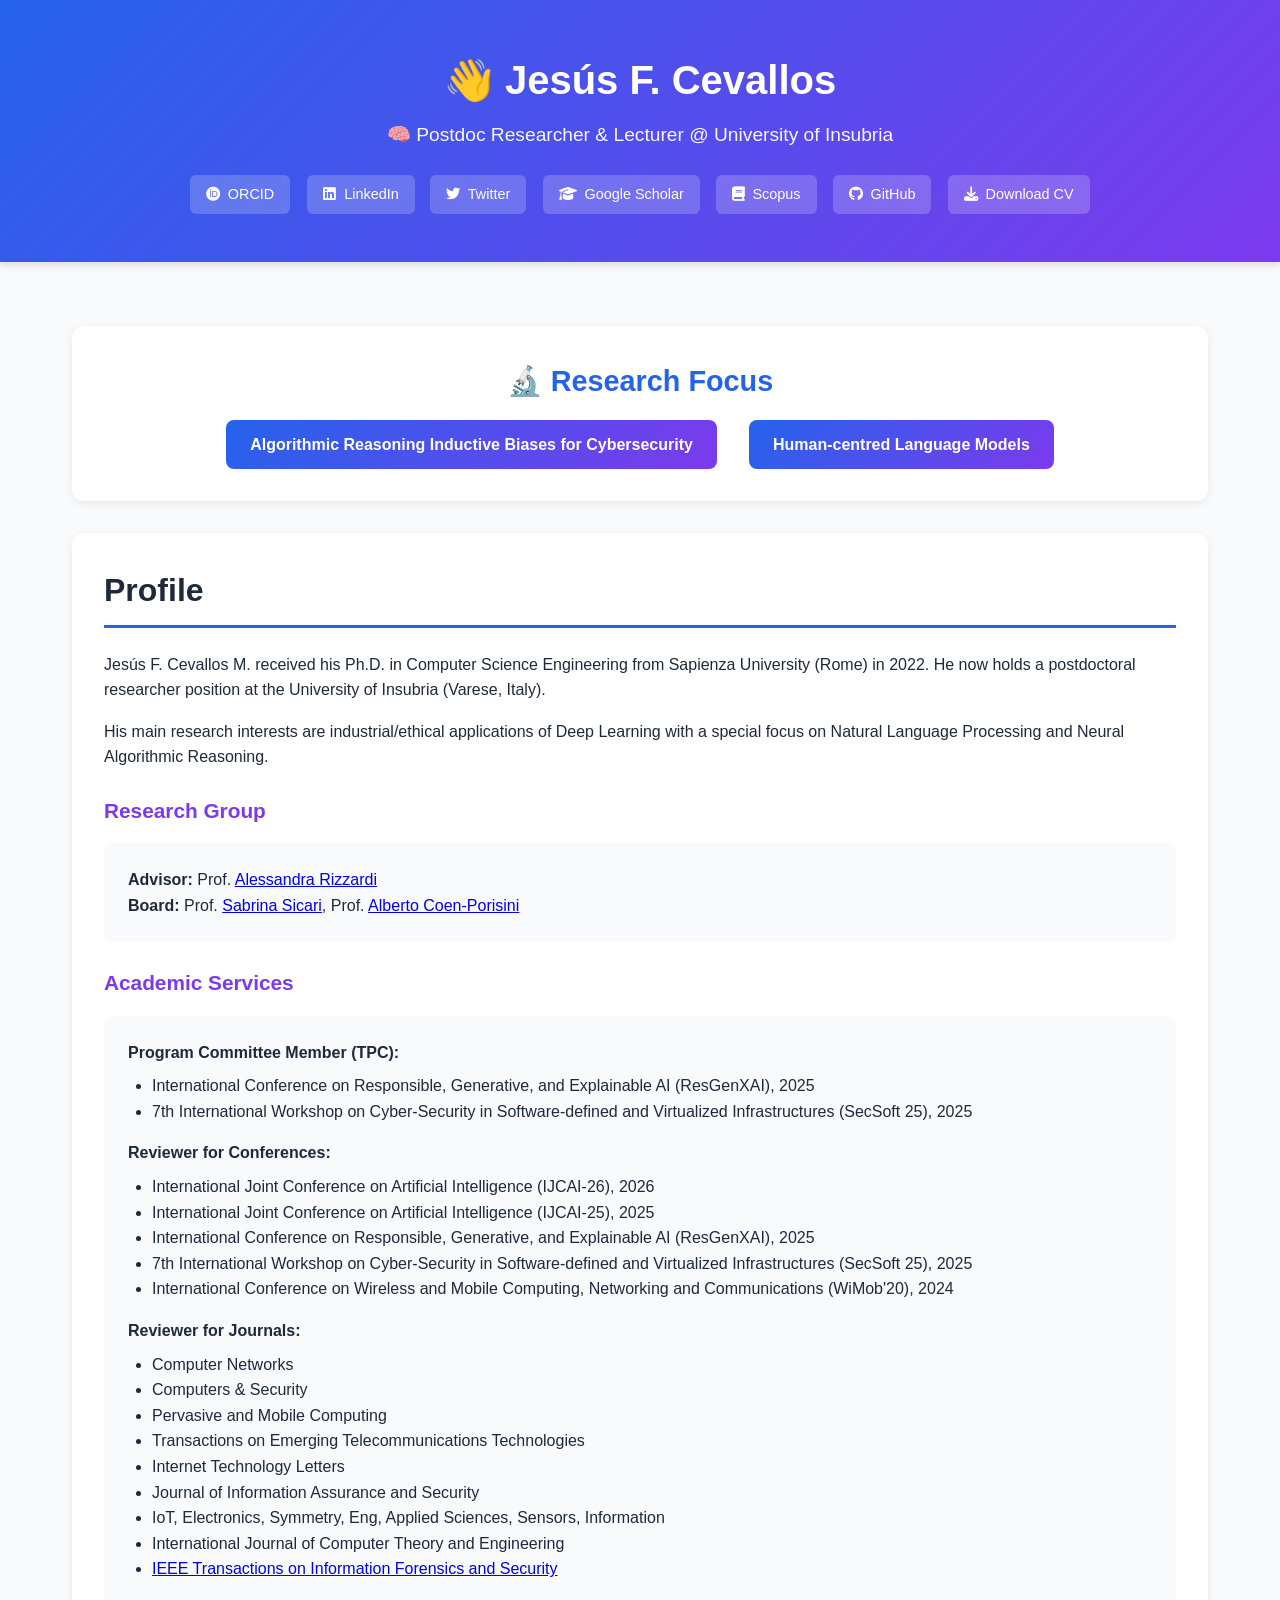
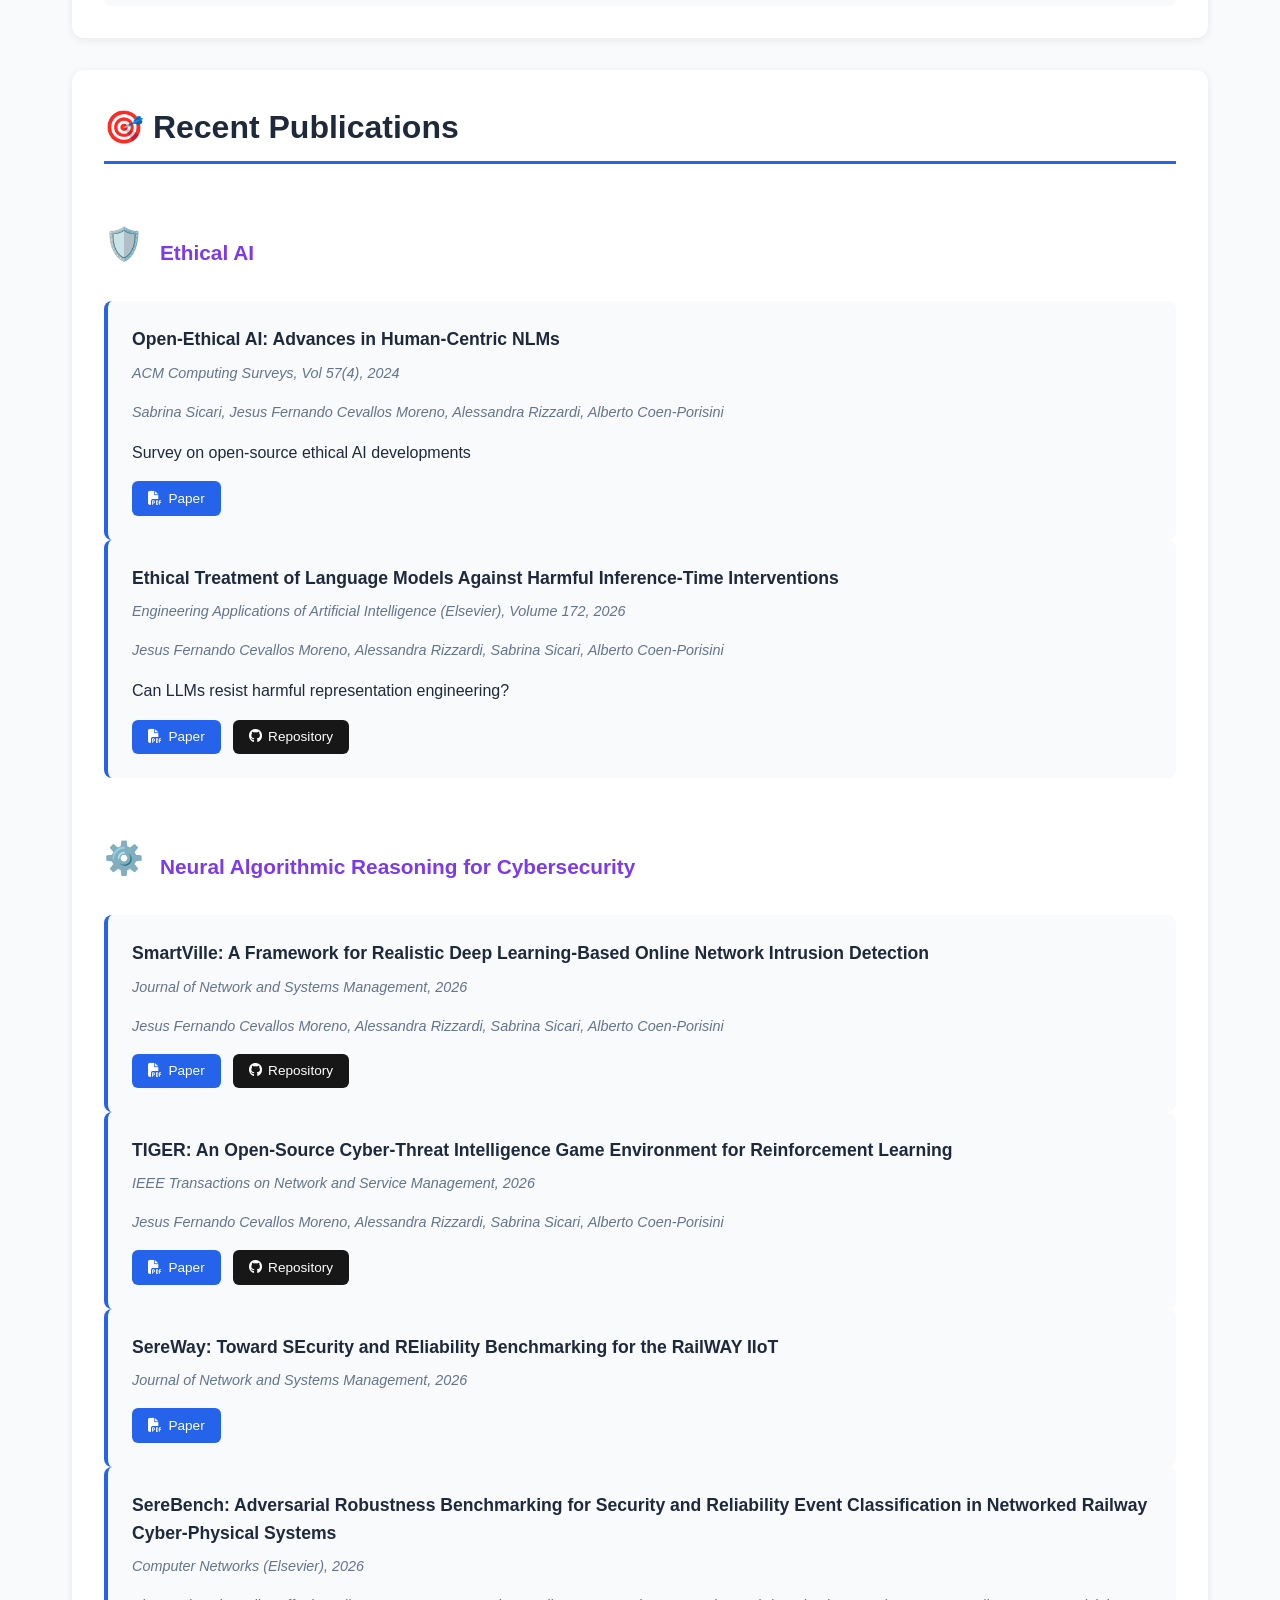
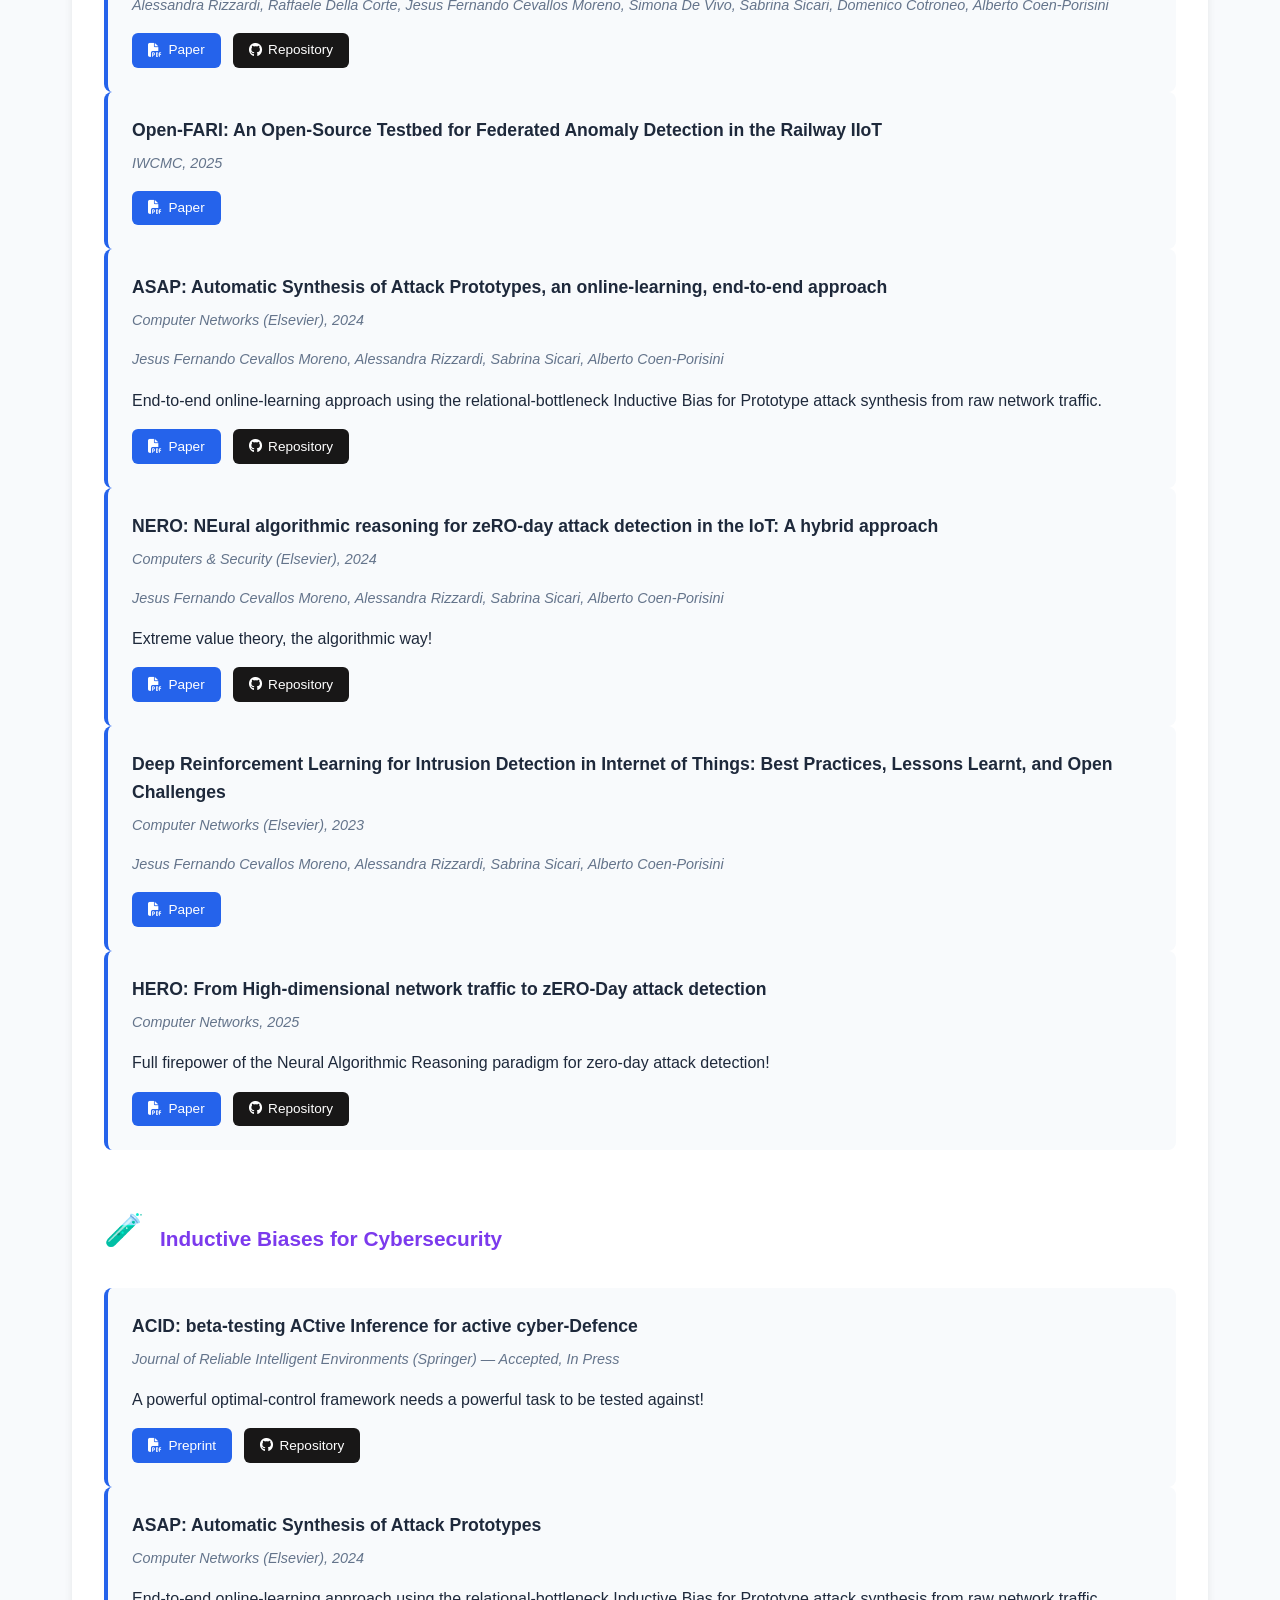
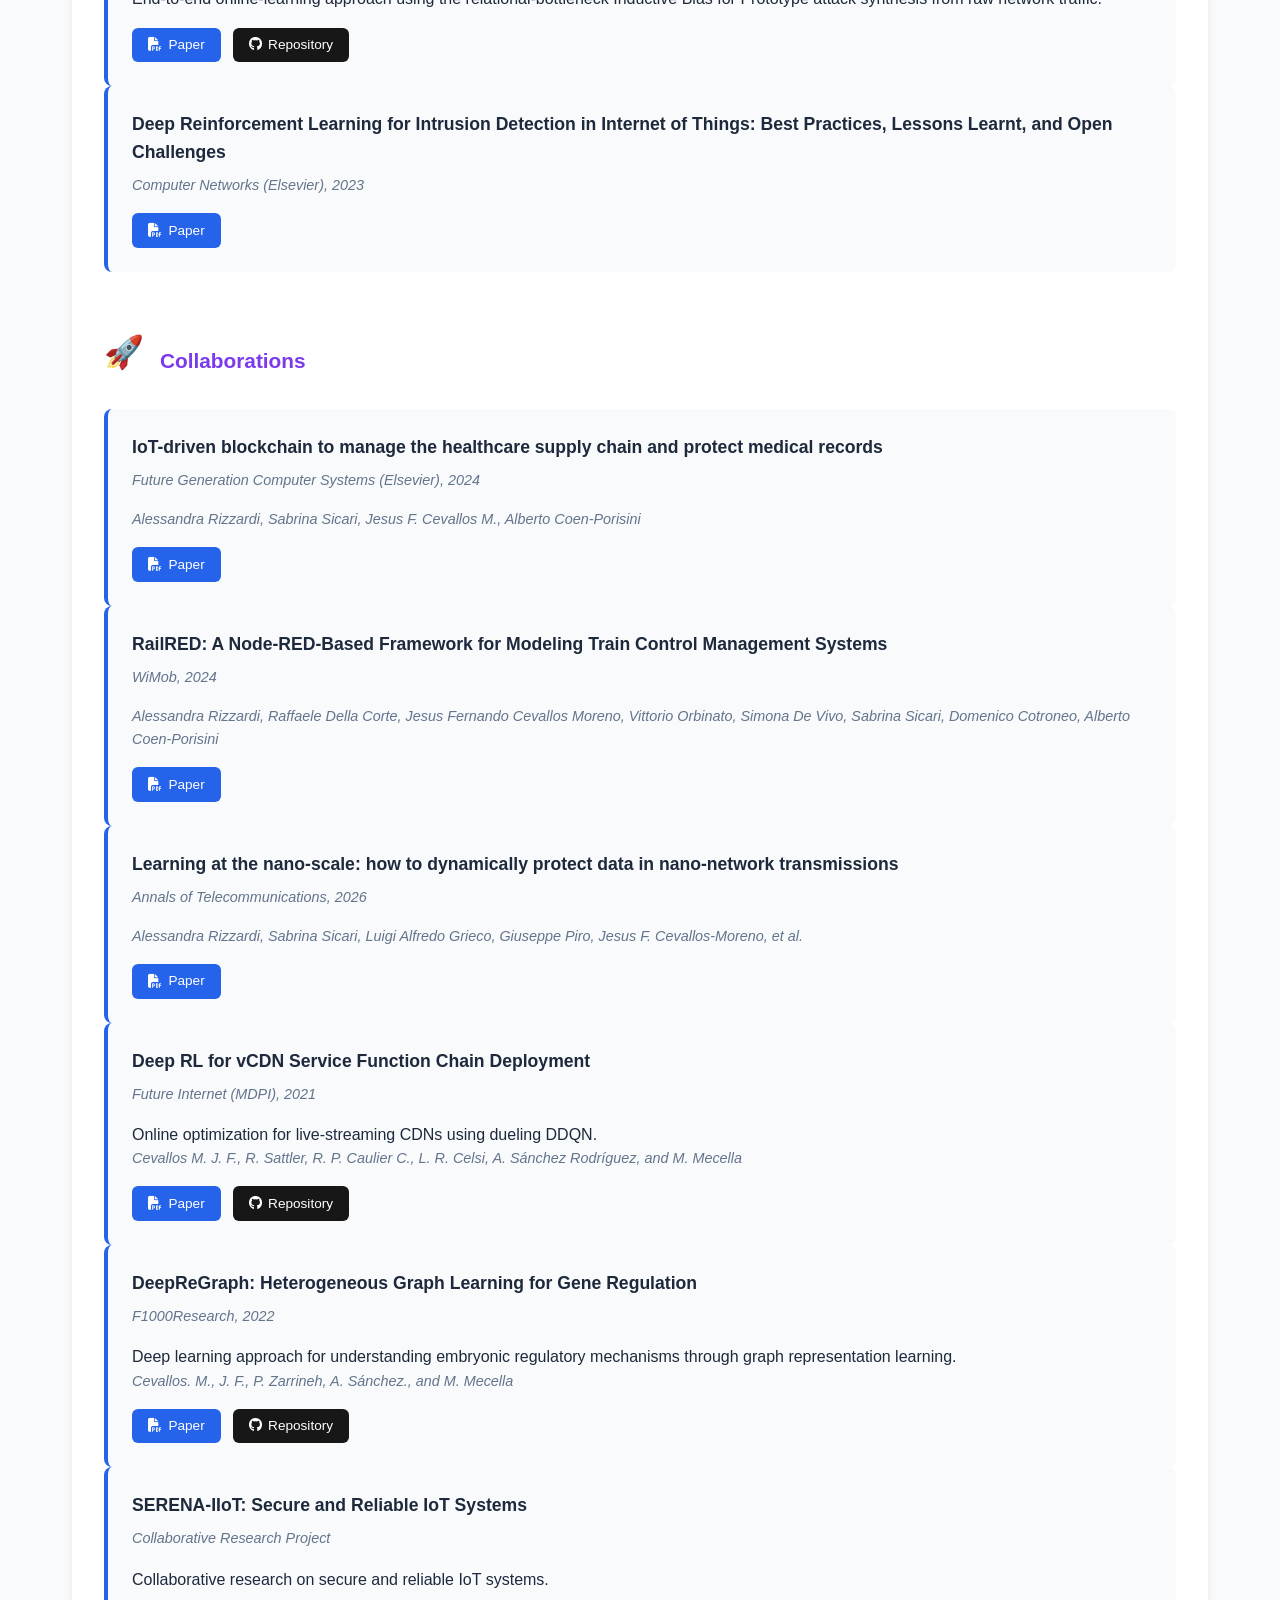
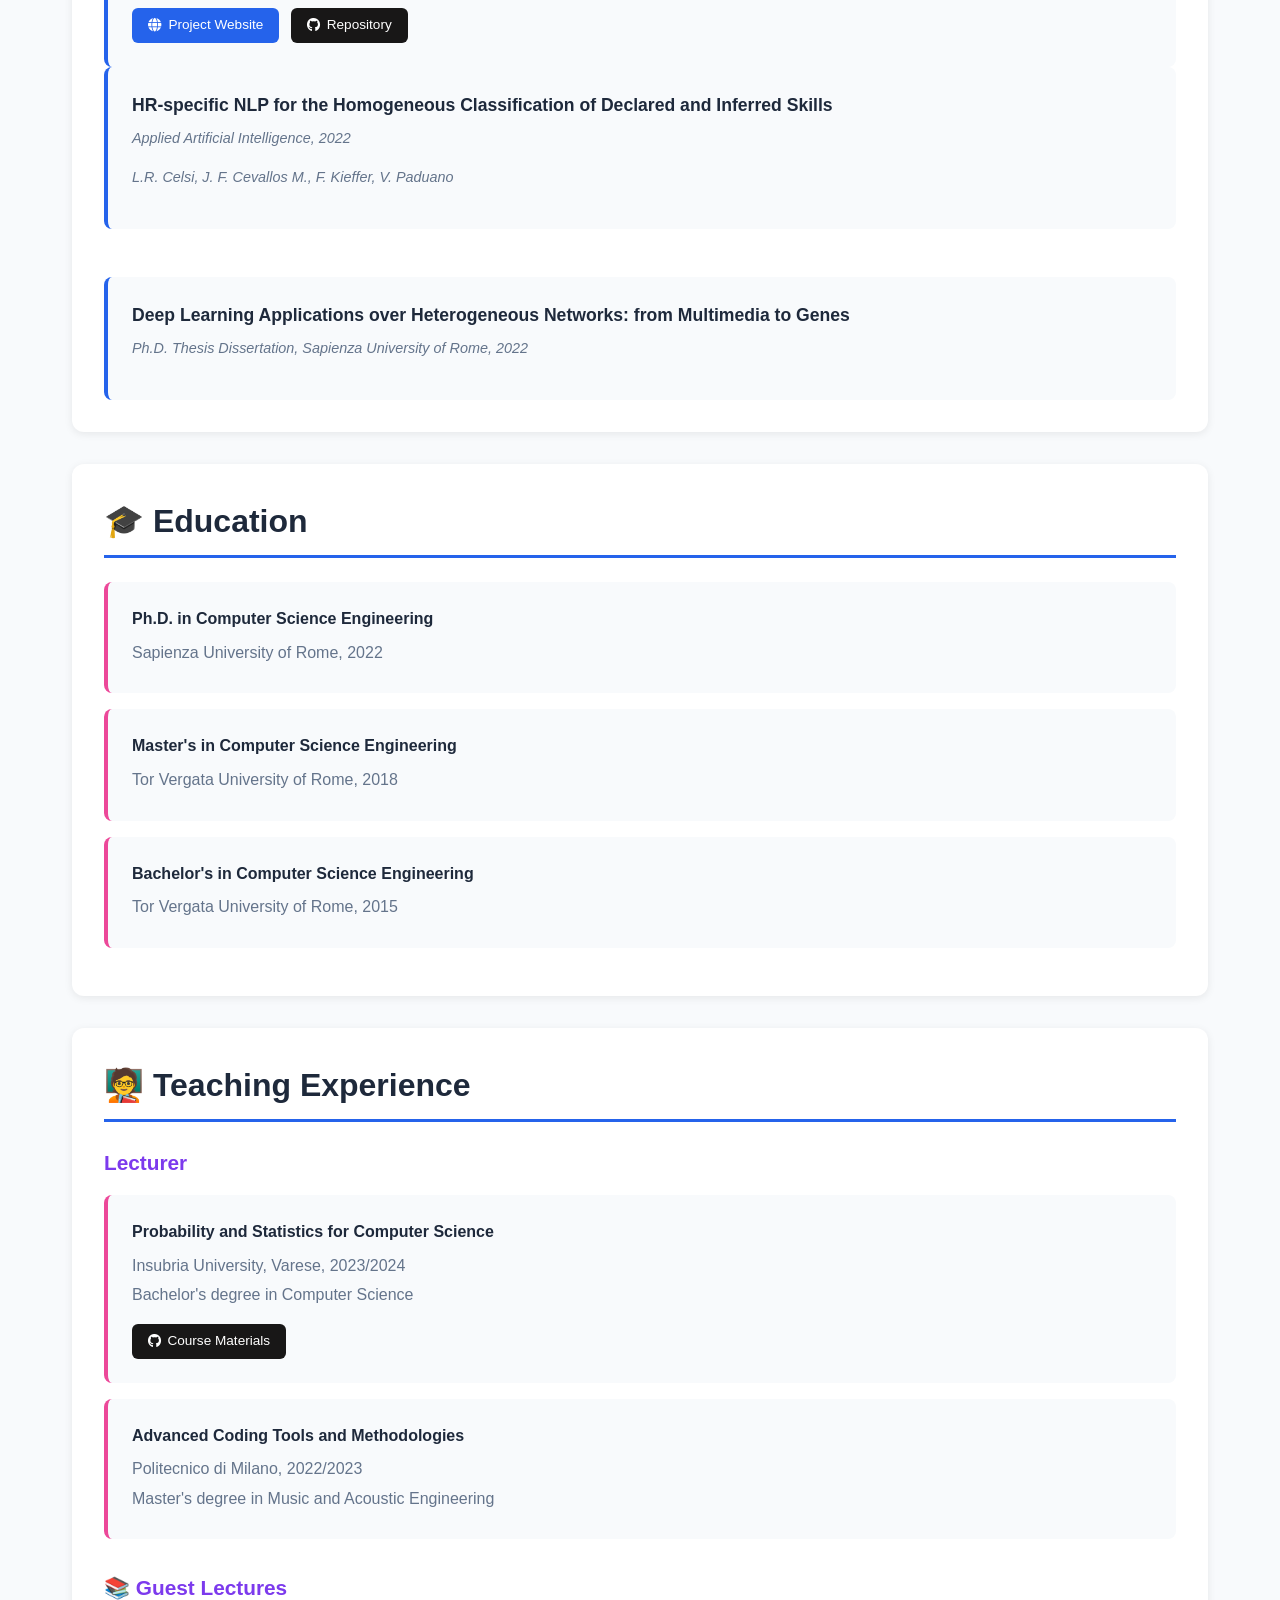
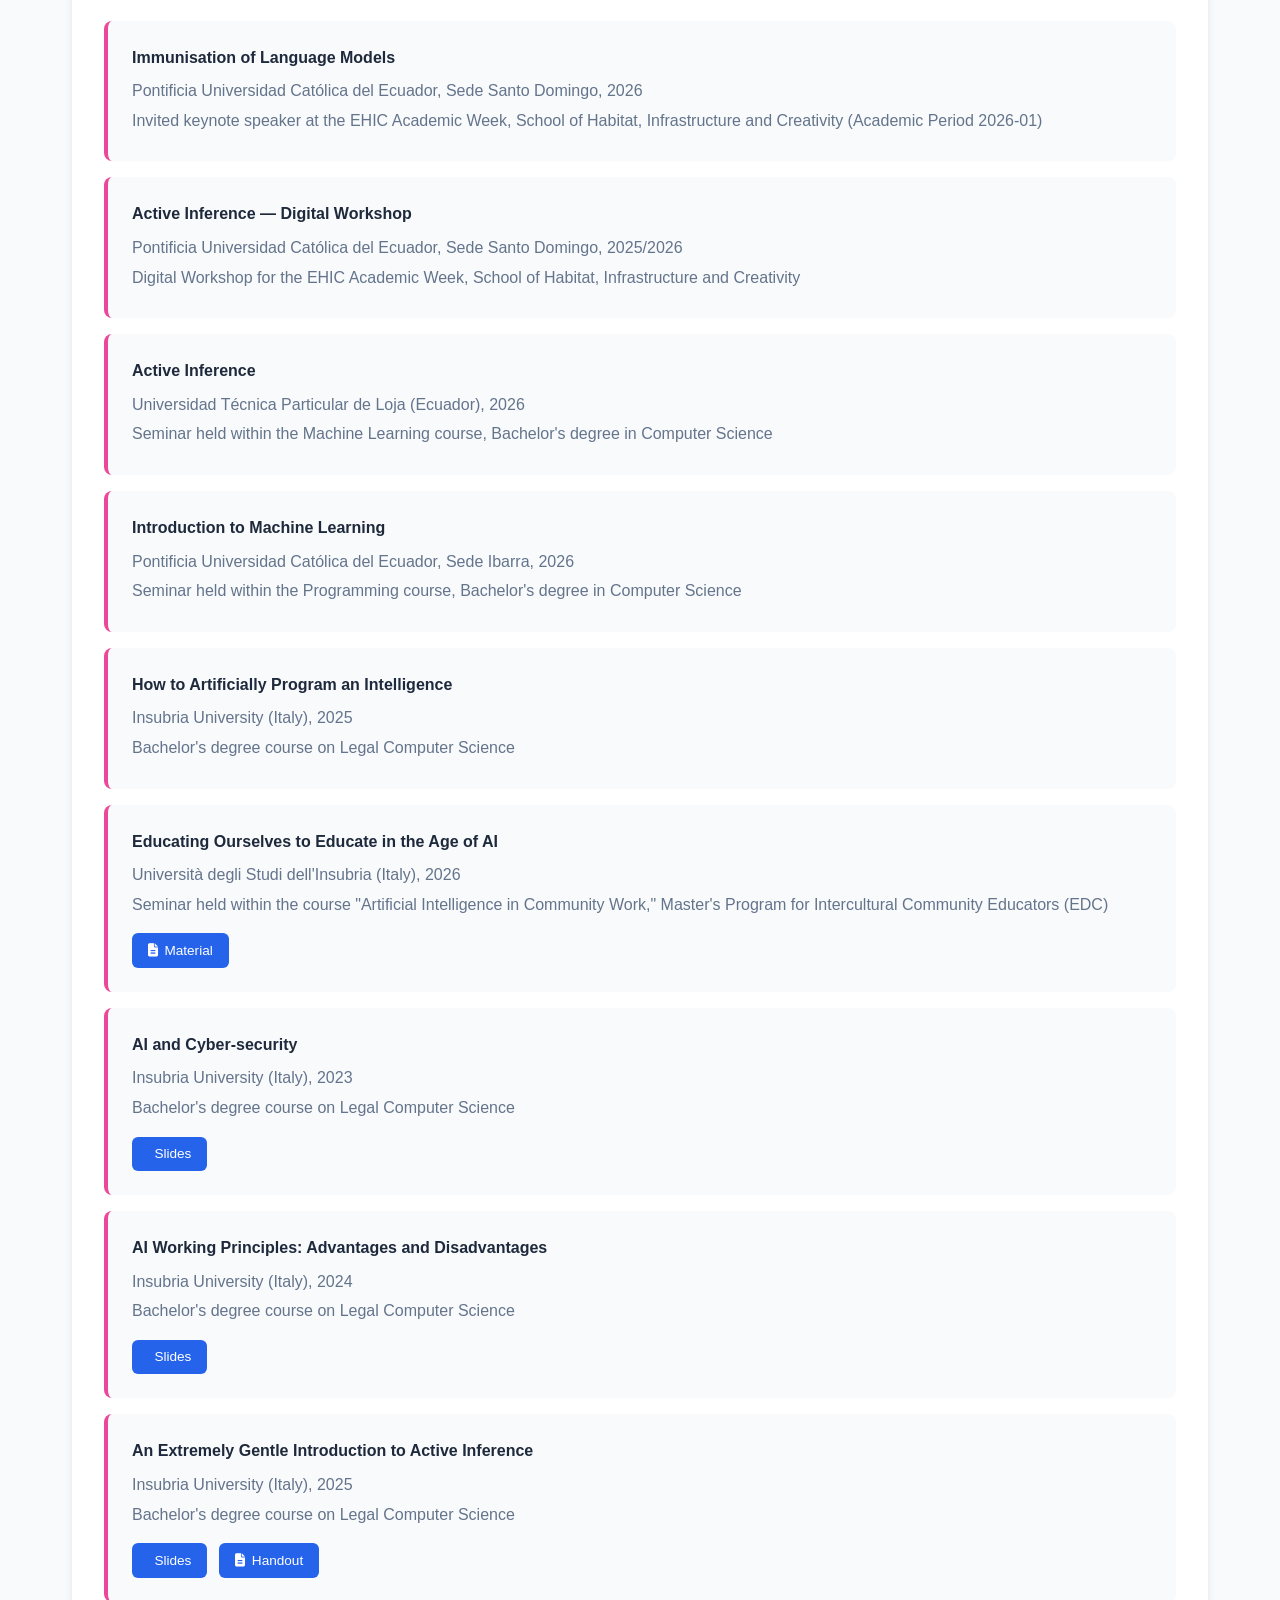
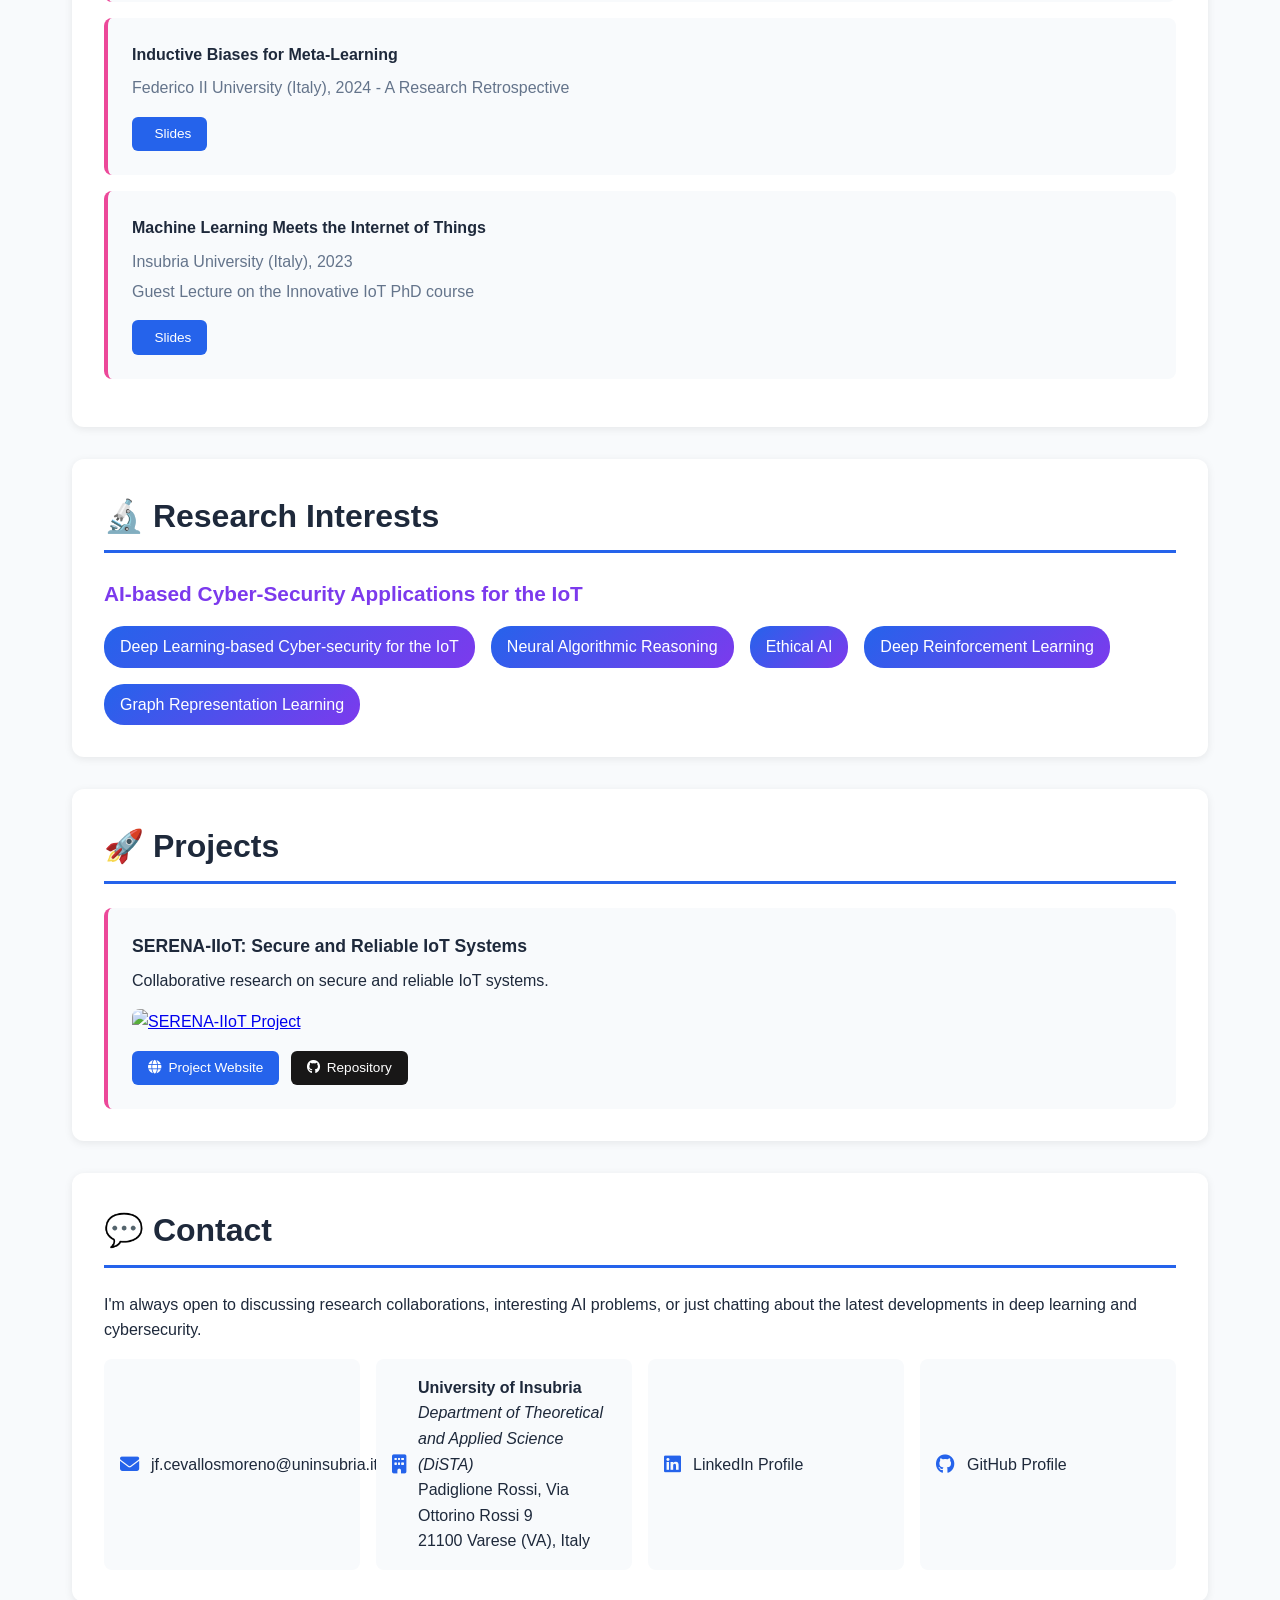
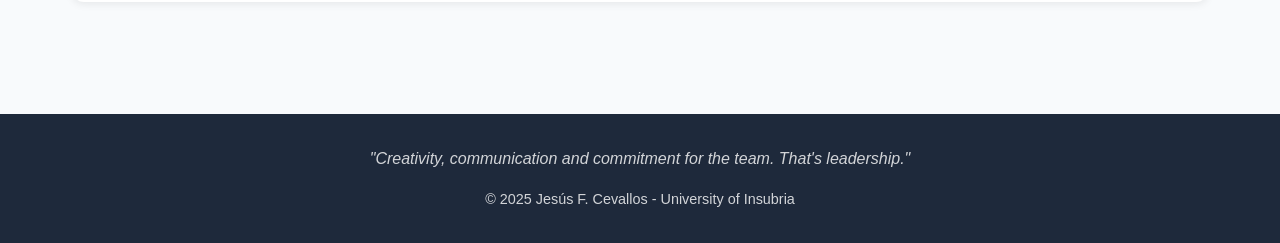
==== commit 36b192fc: "feat: update SereBench publication details across pages, CV, and submodules" ====
--- a/dista_academic_site.html
+++ b/dista_academic_site.html
@@ -519,10 +519,13 @@
                 <div class="pub-card">
                     <h4>SereBench: Adversarial Robustness Benchmarking for Security and Reliability Event
                         Classification in Networked Railway Cyber-Physical Systems</h4>
-                    <p class="pub-meta">Computer Networks (Elsevier) &mdash; Accepted, In Press</p>
+                    <p class="pub-meta">Computer Networks (Elsevier), 2026</p>
                     <p class="pub-meta">Alessandra Rizzardi, Raffaele Della Corte, Jesus Fernando Cevallos Moreno,
-                        Vittorio Orbinato, Simona De Vivo, Sabrina Sicari, Domenico Cotroneo, Alberto Coen-Porisini</p>
-                    <div class="pub-links">
+                        Simona De Vivo, Sabrina Sicari, Domenico Cotroneo, Alberto Coen-Porisini</p>
+                    <div class="pub-links">
+                        <a href="https://doi.org/10.1016/j.comnet.2026.112775" class="pub-link" target="_blank">
+                            <i class="fas fa-file-pdf"></i> Paper
+                        </a>
                         <a href="https://github.com/DIETI-DISTA-IoT/SereBench" class="pub-link repo" target="_blank">
                             <i class="fab fa-github"></i> Repository
                         </a>
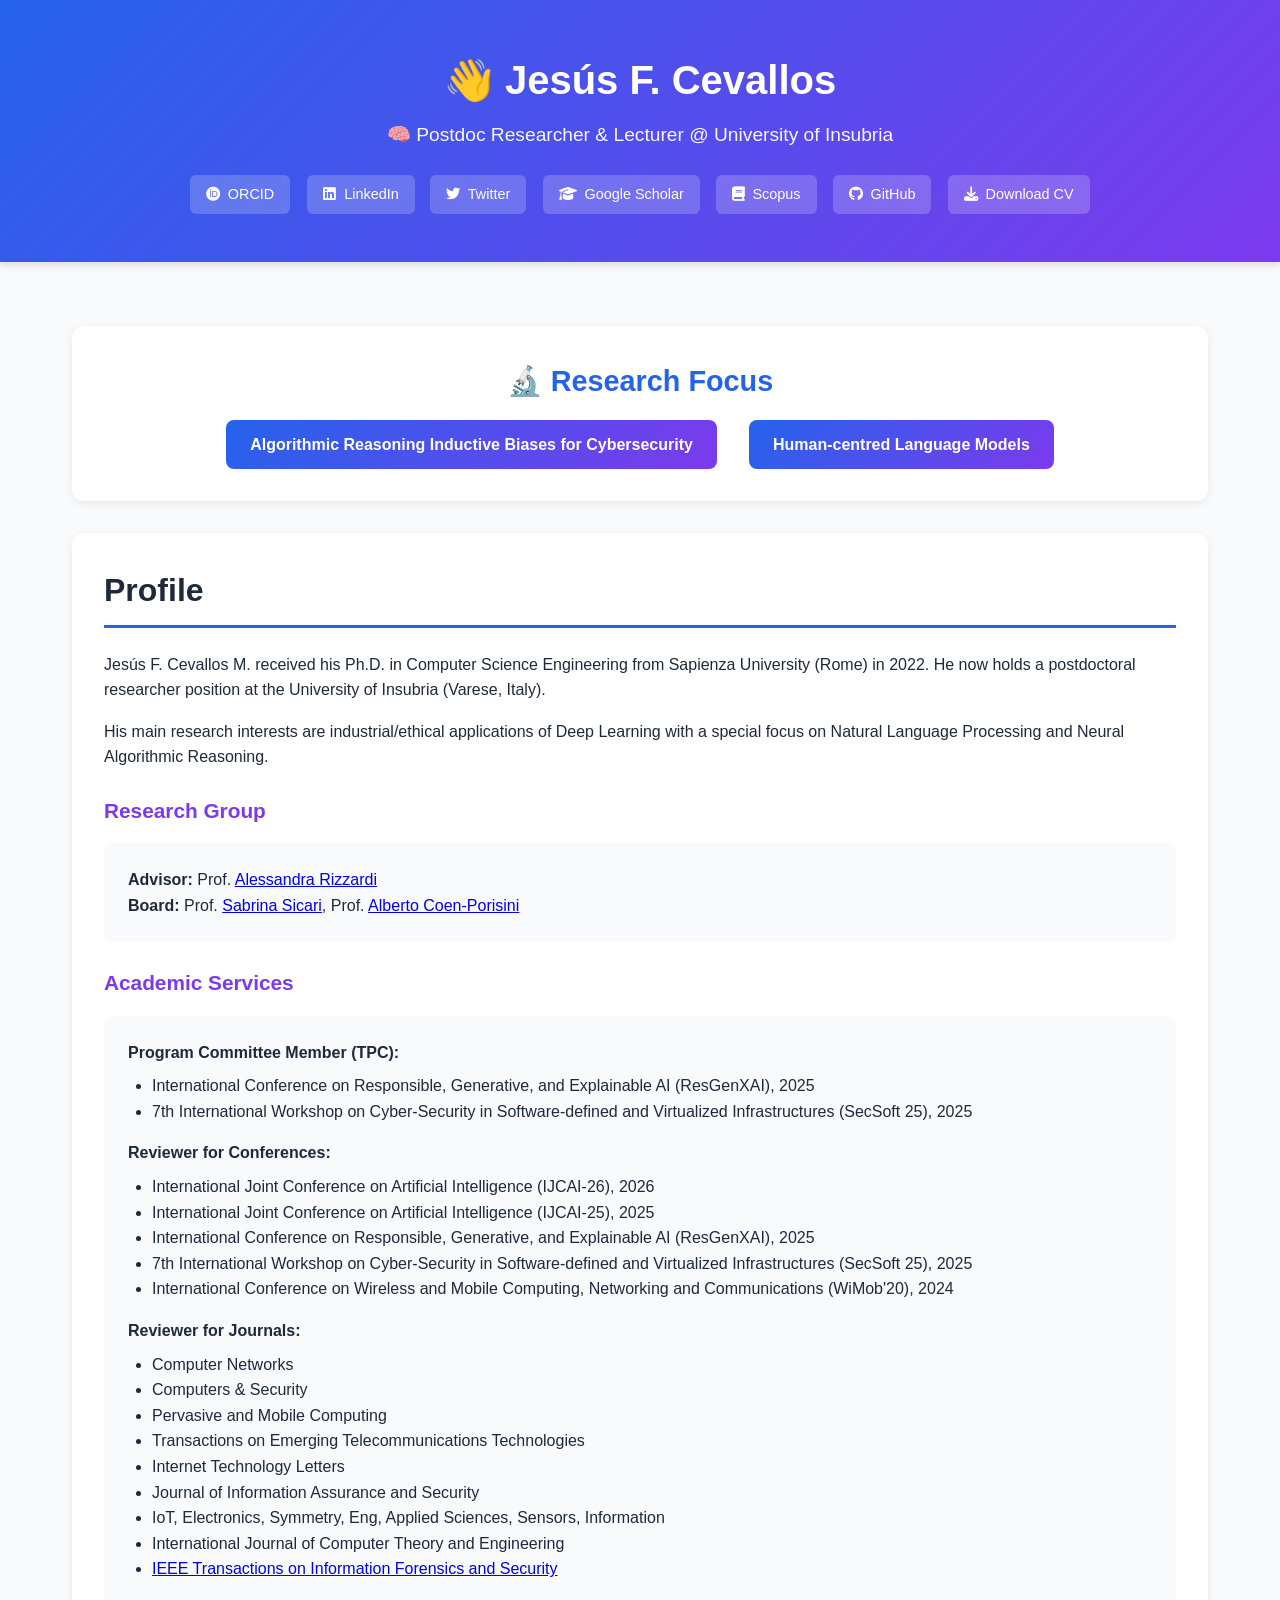
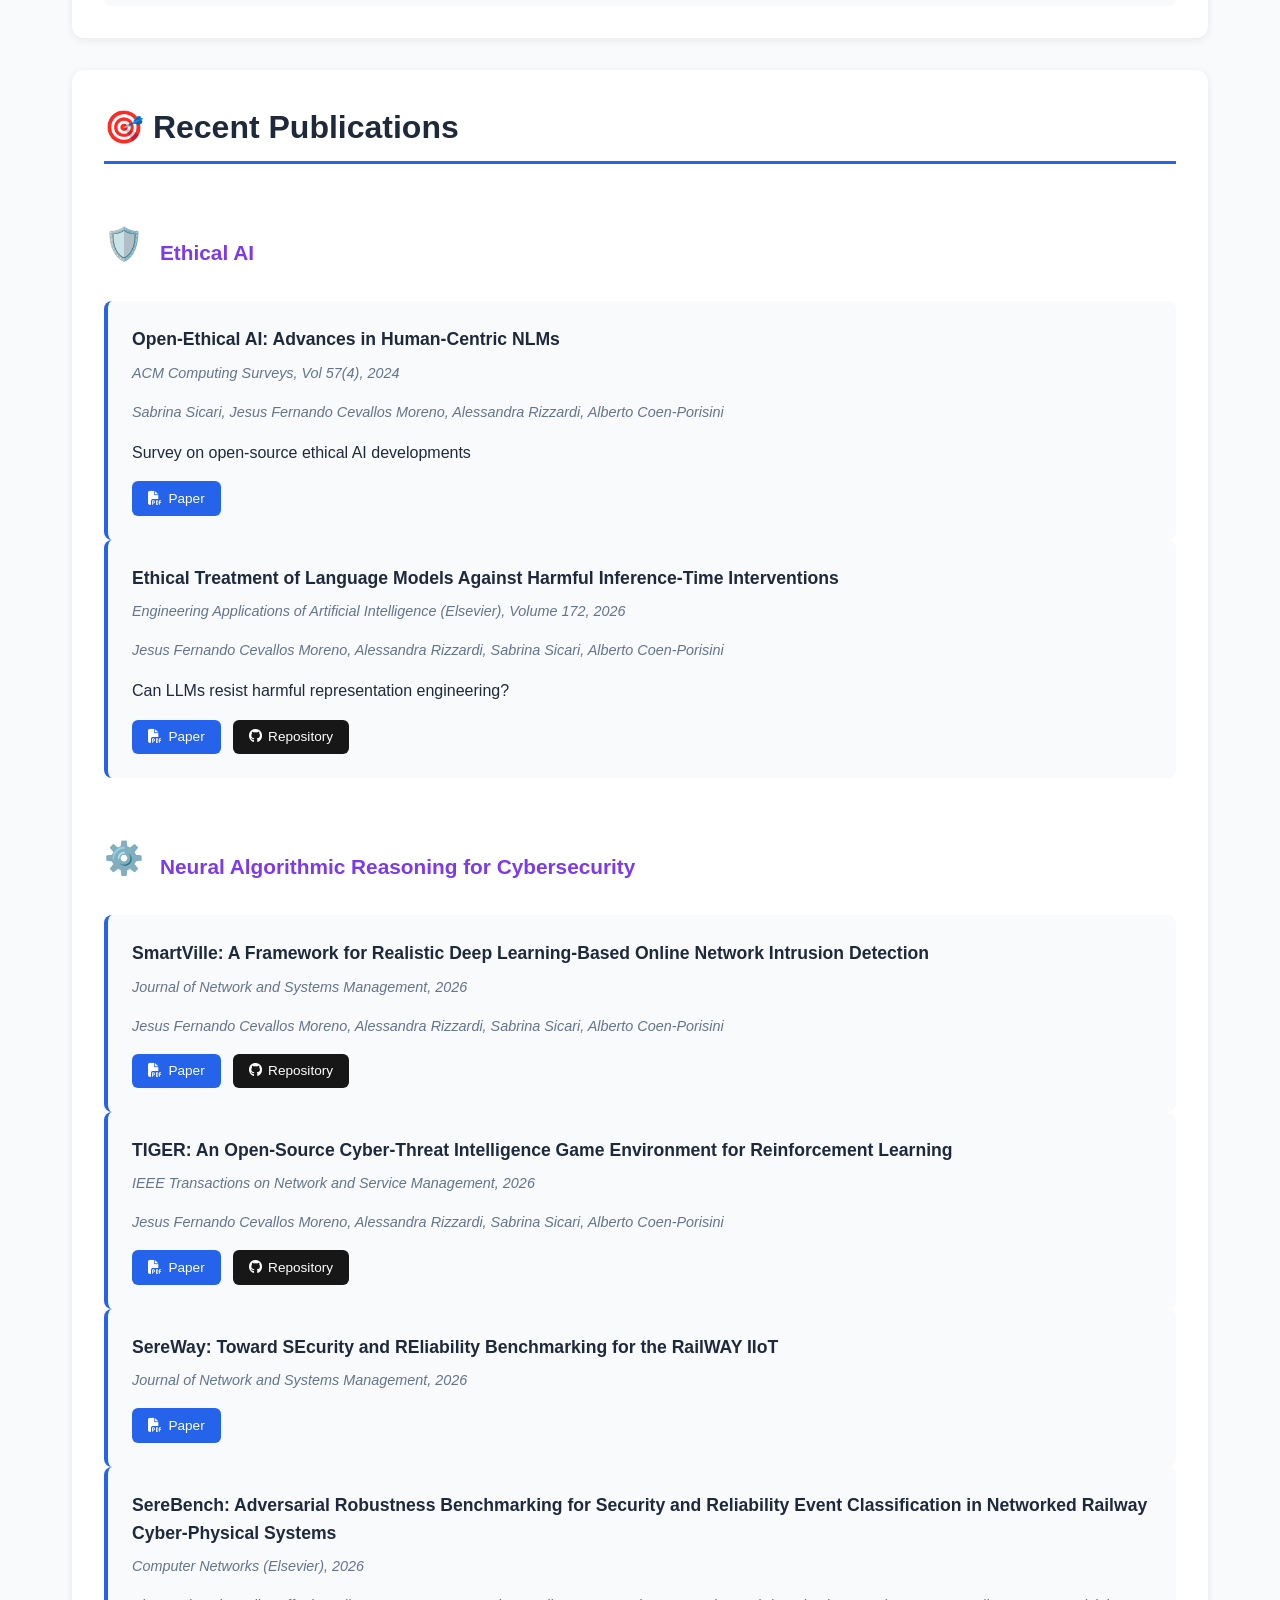
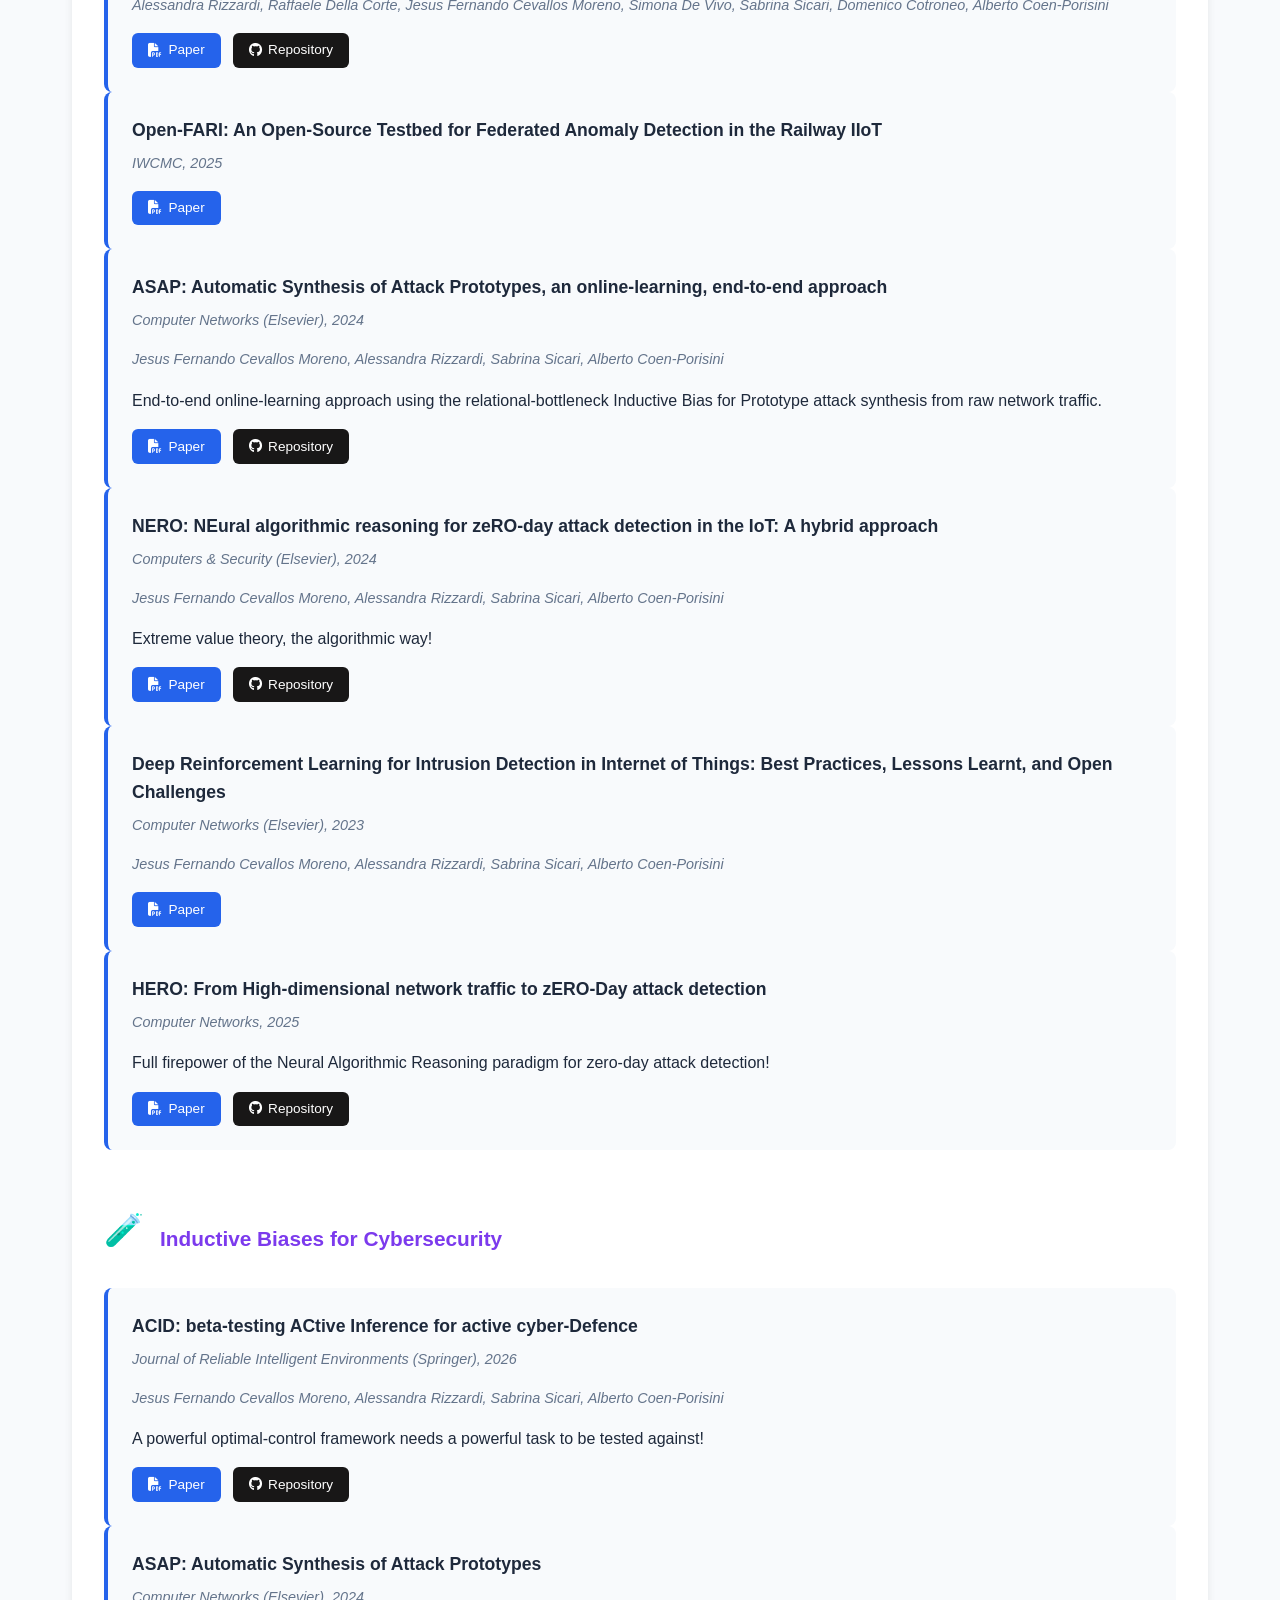
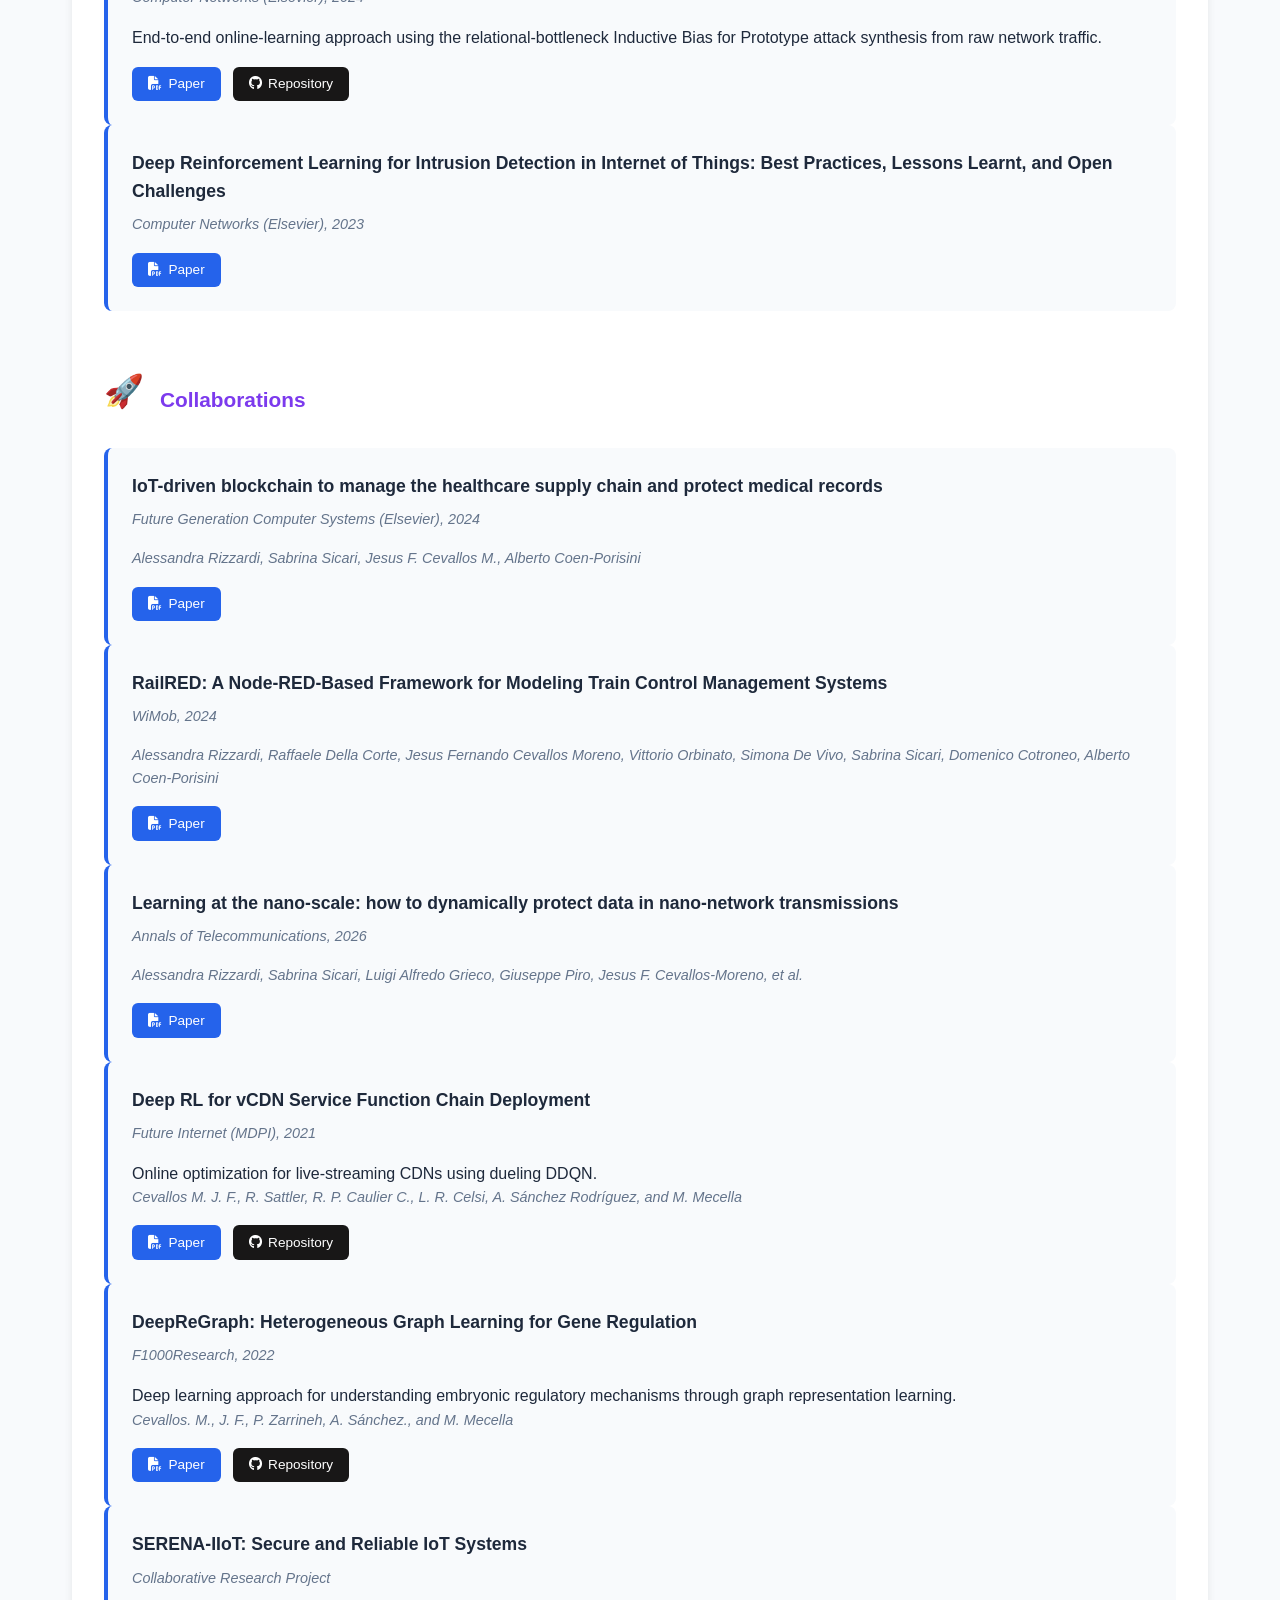
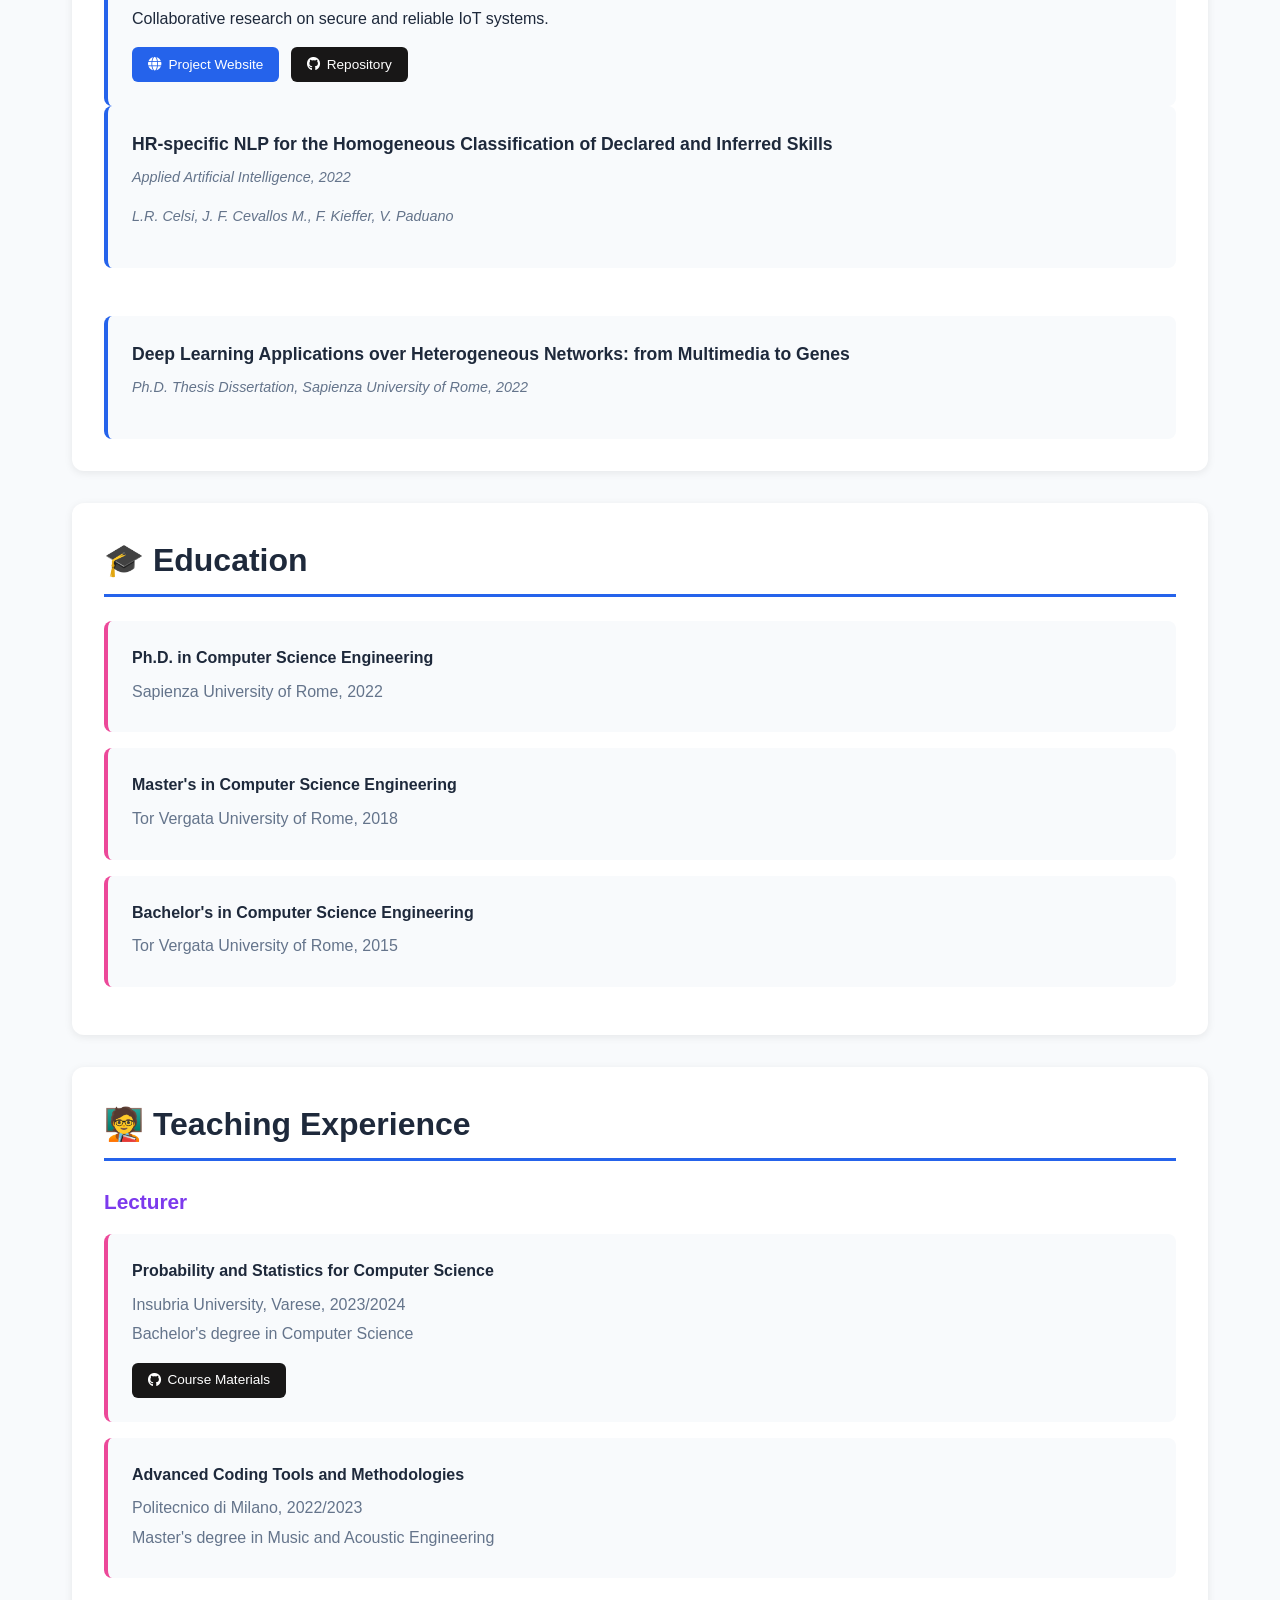
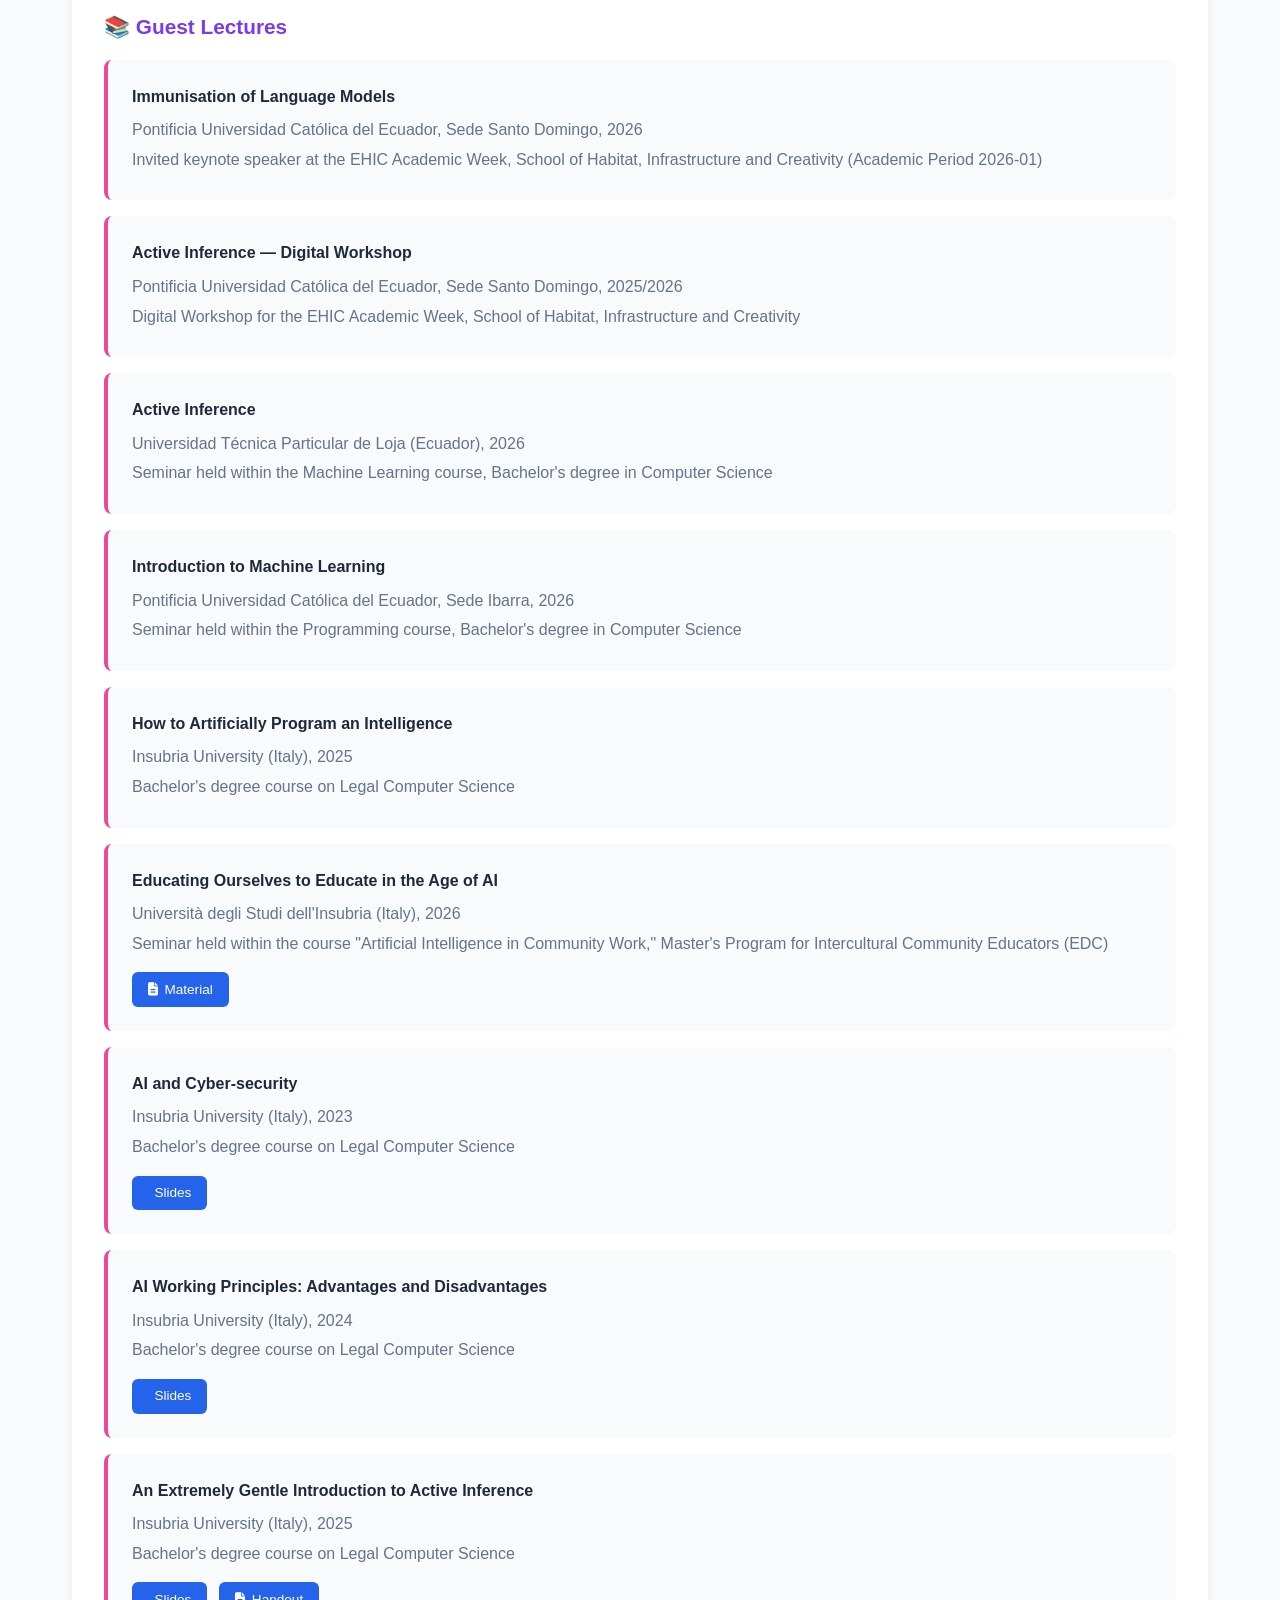
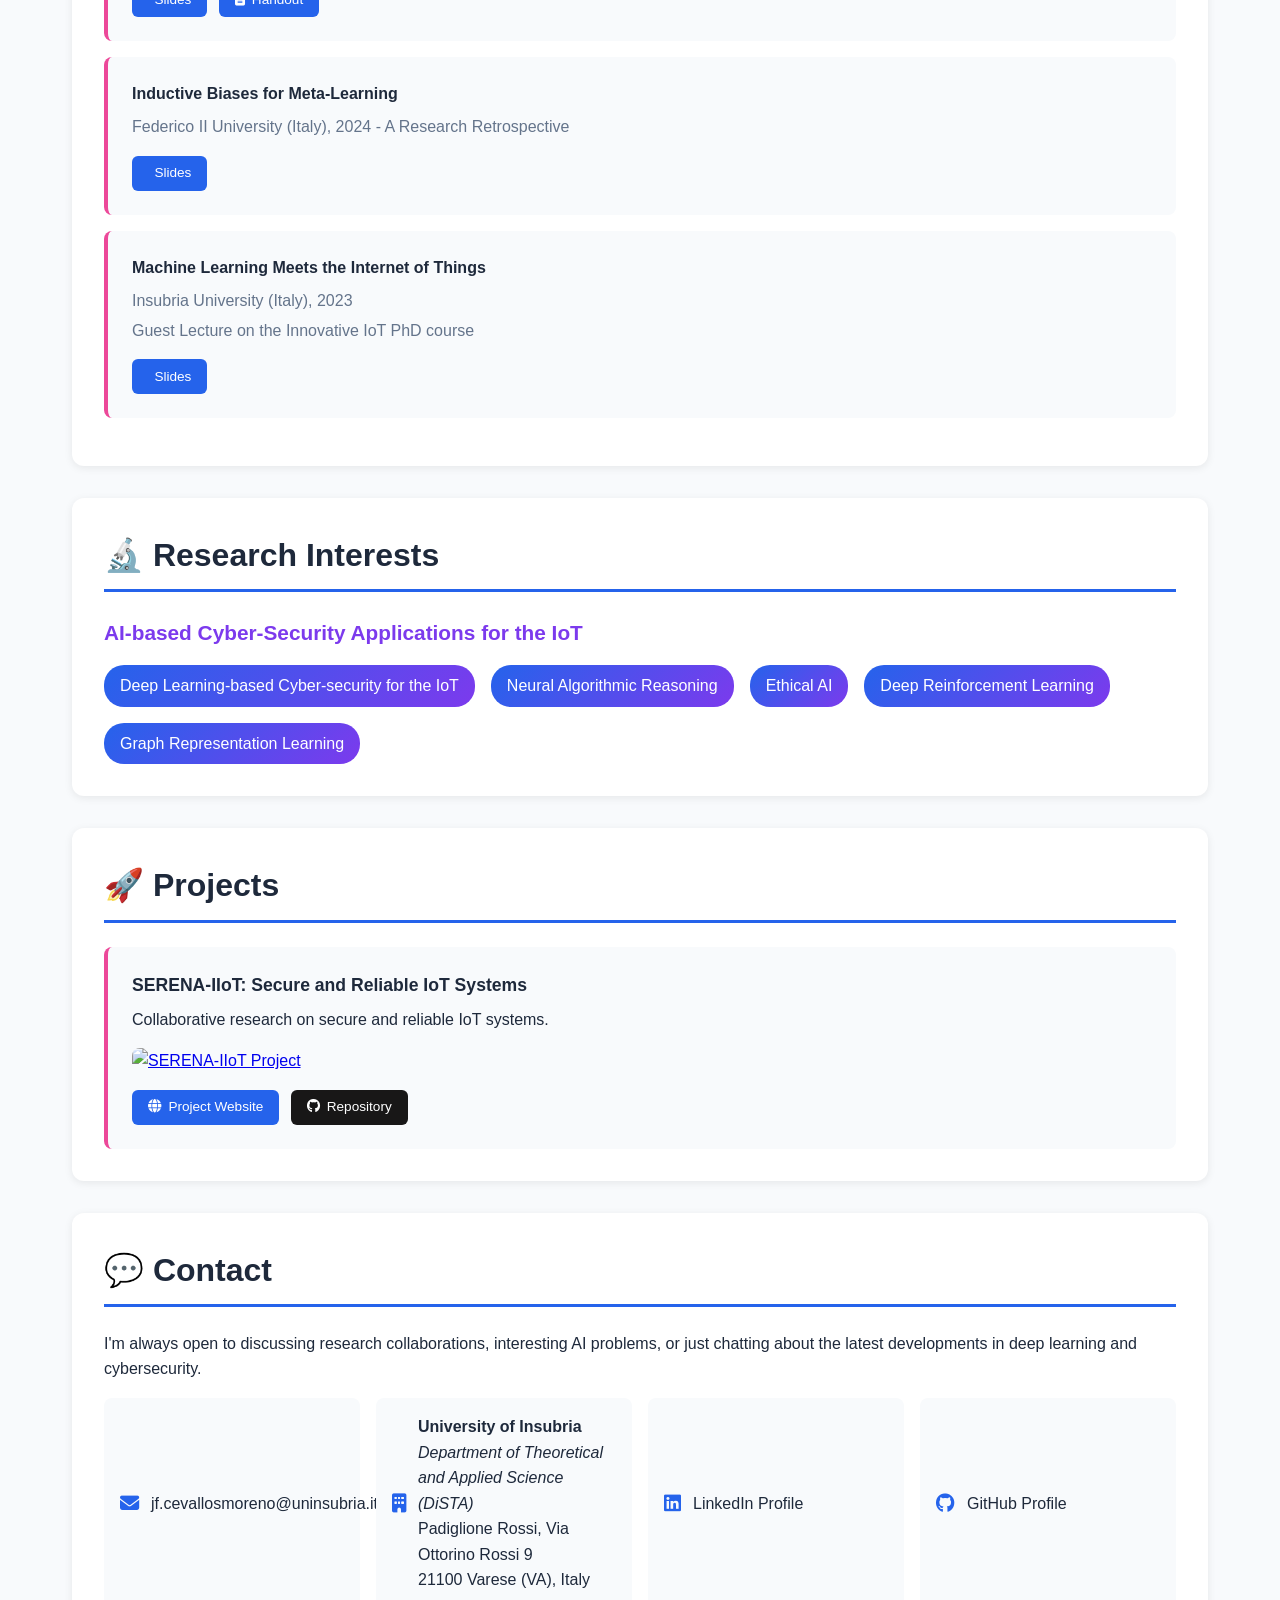
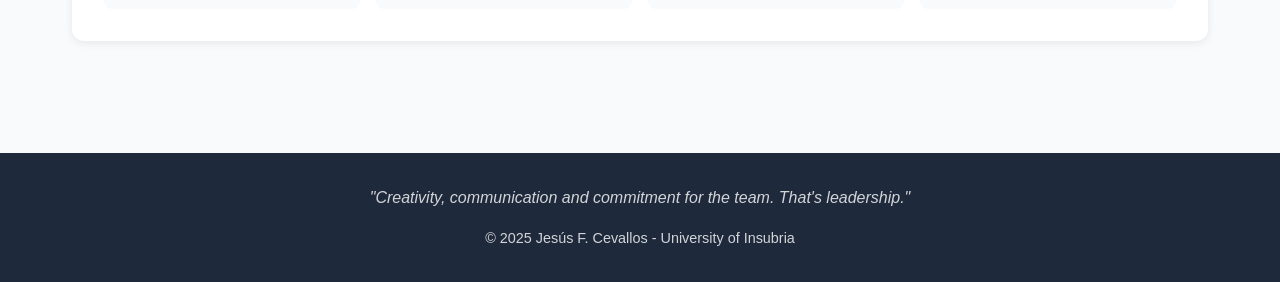
==== commit 89be0563: "feat: update ACID publication details across pages, CV, and submodules" ====
--- a/dista_academic_site.html
+++ b/dista_academic_site.html
@@ -616,12 +616,13 @@
 
                 <div class="pub-card">
                     <h4>ACID: beta-testing ACtive Inference for active cyber-Defence</h4>
-                    <p class="pub-meta">Journal of Reliable Intelligent Environments (Springer) &mdash; Accepted, In Press</p>
+                    <p class="pub-meta">Journal of Reliable Intelligent Environments (Springer), 2026</p>
+                    <p class="pub-meta">Jesus Fernando Cevallos Moreno, Alessandra Rizzardi, Sabrina Sicari, Alberto
+                        Coen-Porisini</p>
                     <p>A powerful optimal-control framework needs a powerful task to be tested against!</p>
                     <div class="pub-links">
-                        <a href="https://drive.google.com/file/d/1KrTEkmps82YnPEeX8qk7mXyOOXCqfmjT/view?usp=sharing"
-                            class="pub-link" target="_blank">
-                            <i class="fas fa-file-pdf"></i> Preprint
+                        <a href="https://doi.org/10.1007/s40860-026-00278-2" class="pub-link" target="_blank">
+                            <i class="fas fa-file-pdf"></i> Paper
                         </a>
                         <a href="https://github.com/DISTA-IoT/smartville" class="pub-link repo" target="_blank">
                             <i class="fab fa-github"></i> Repository
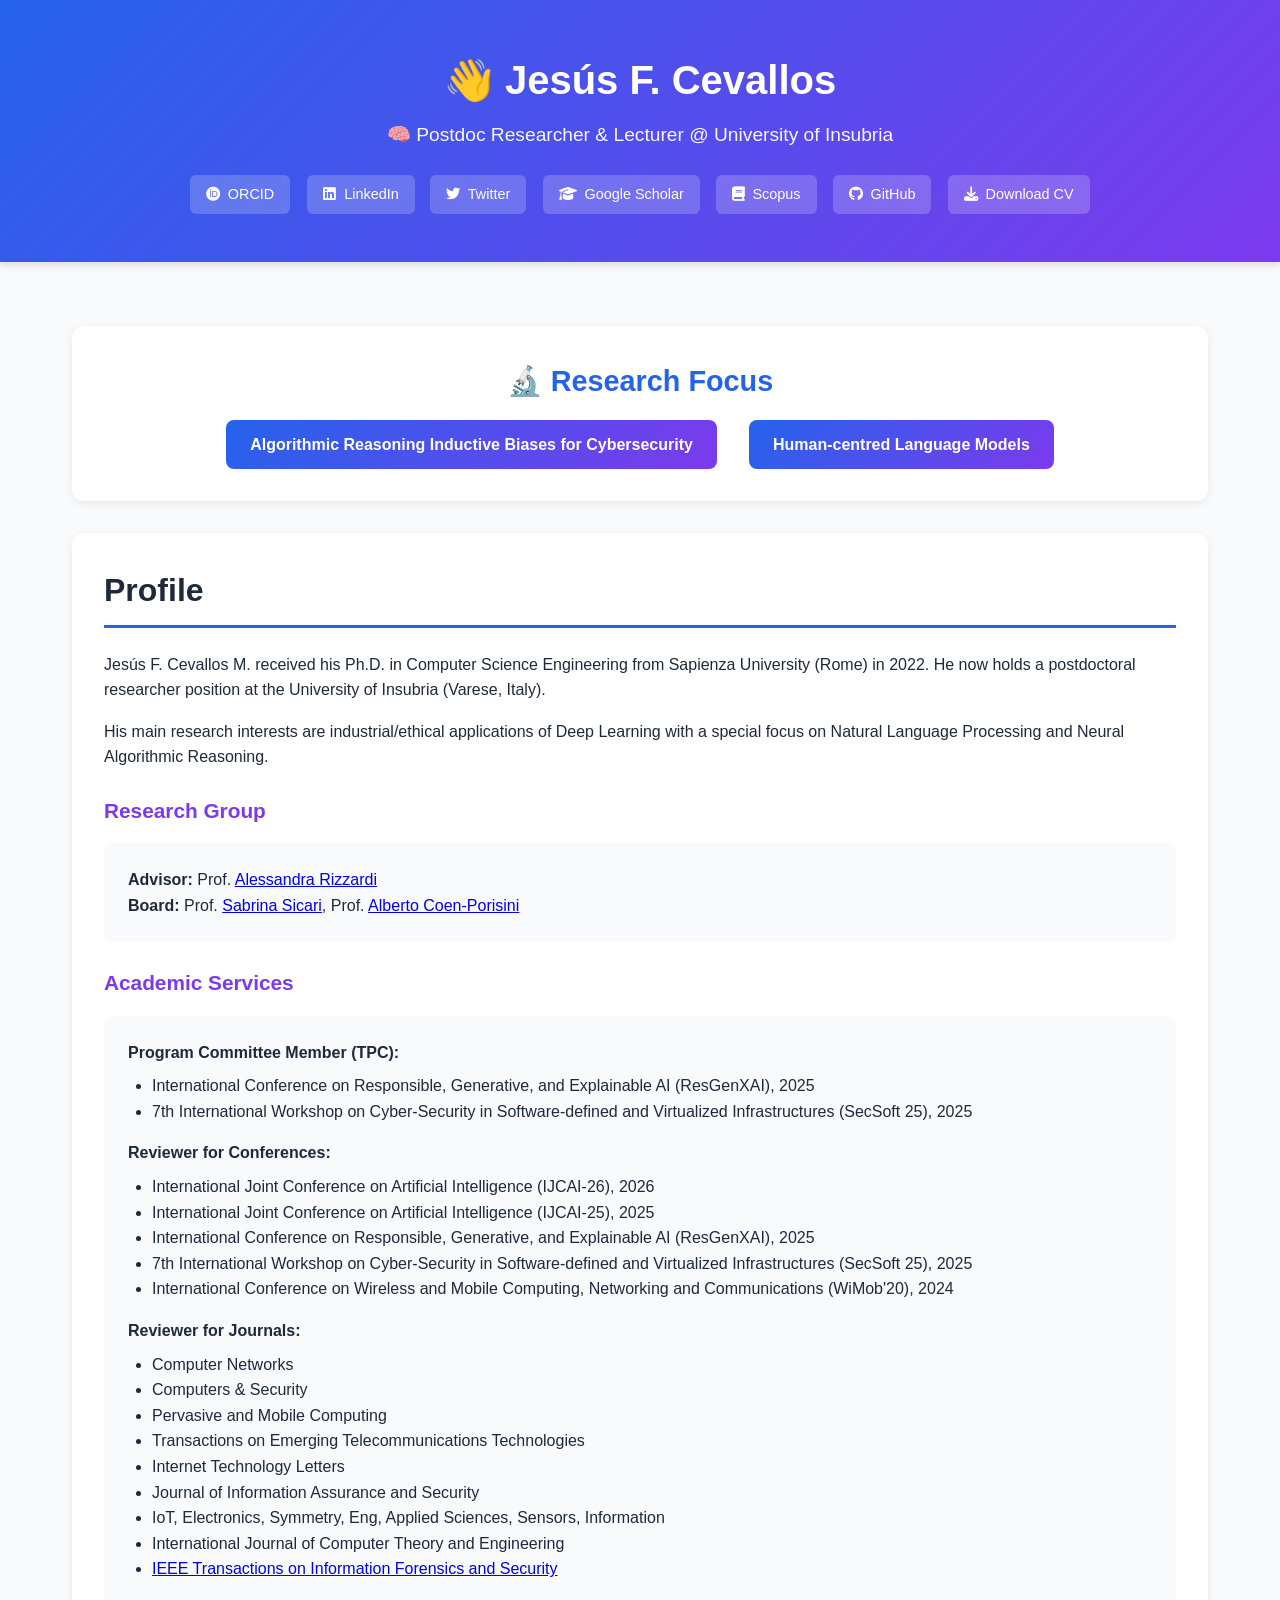
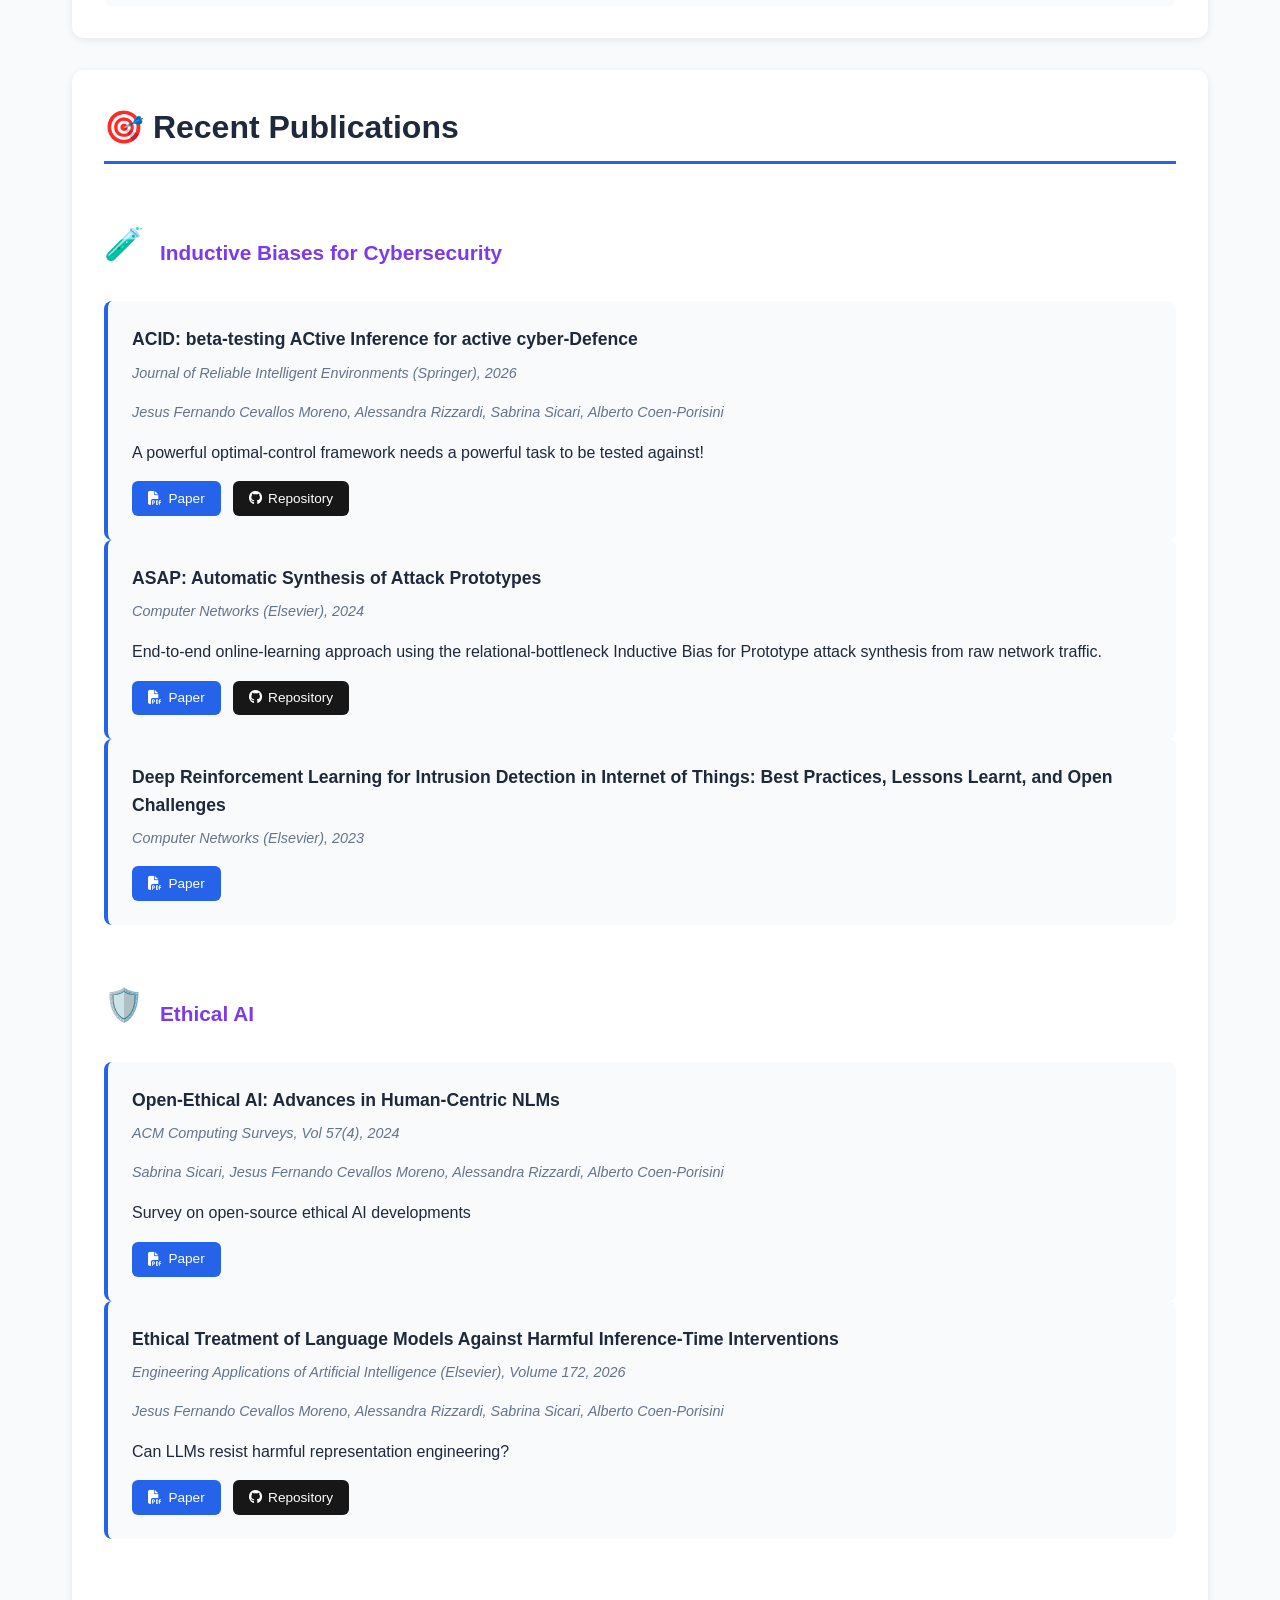
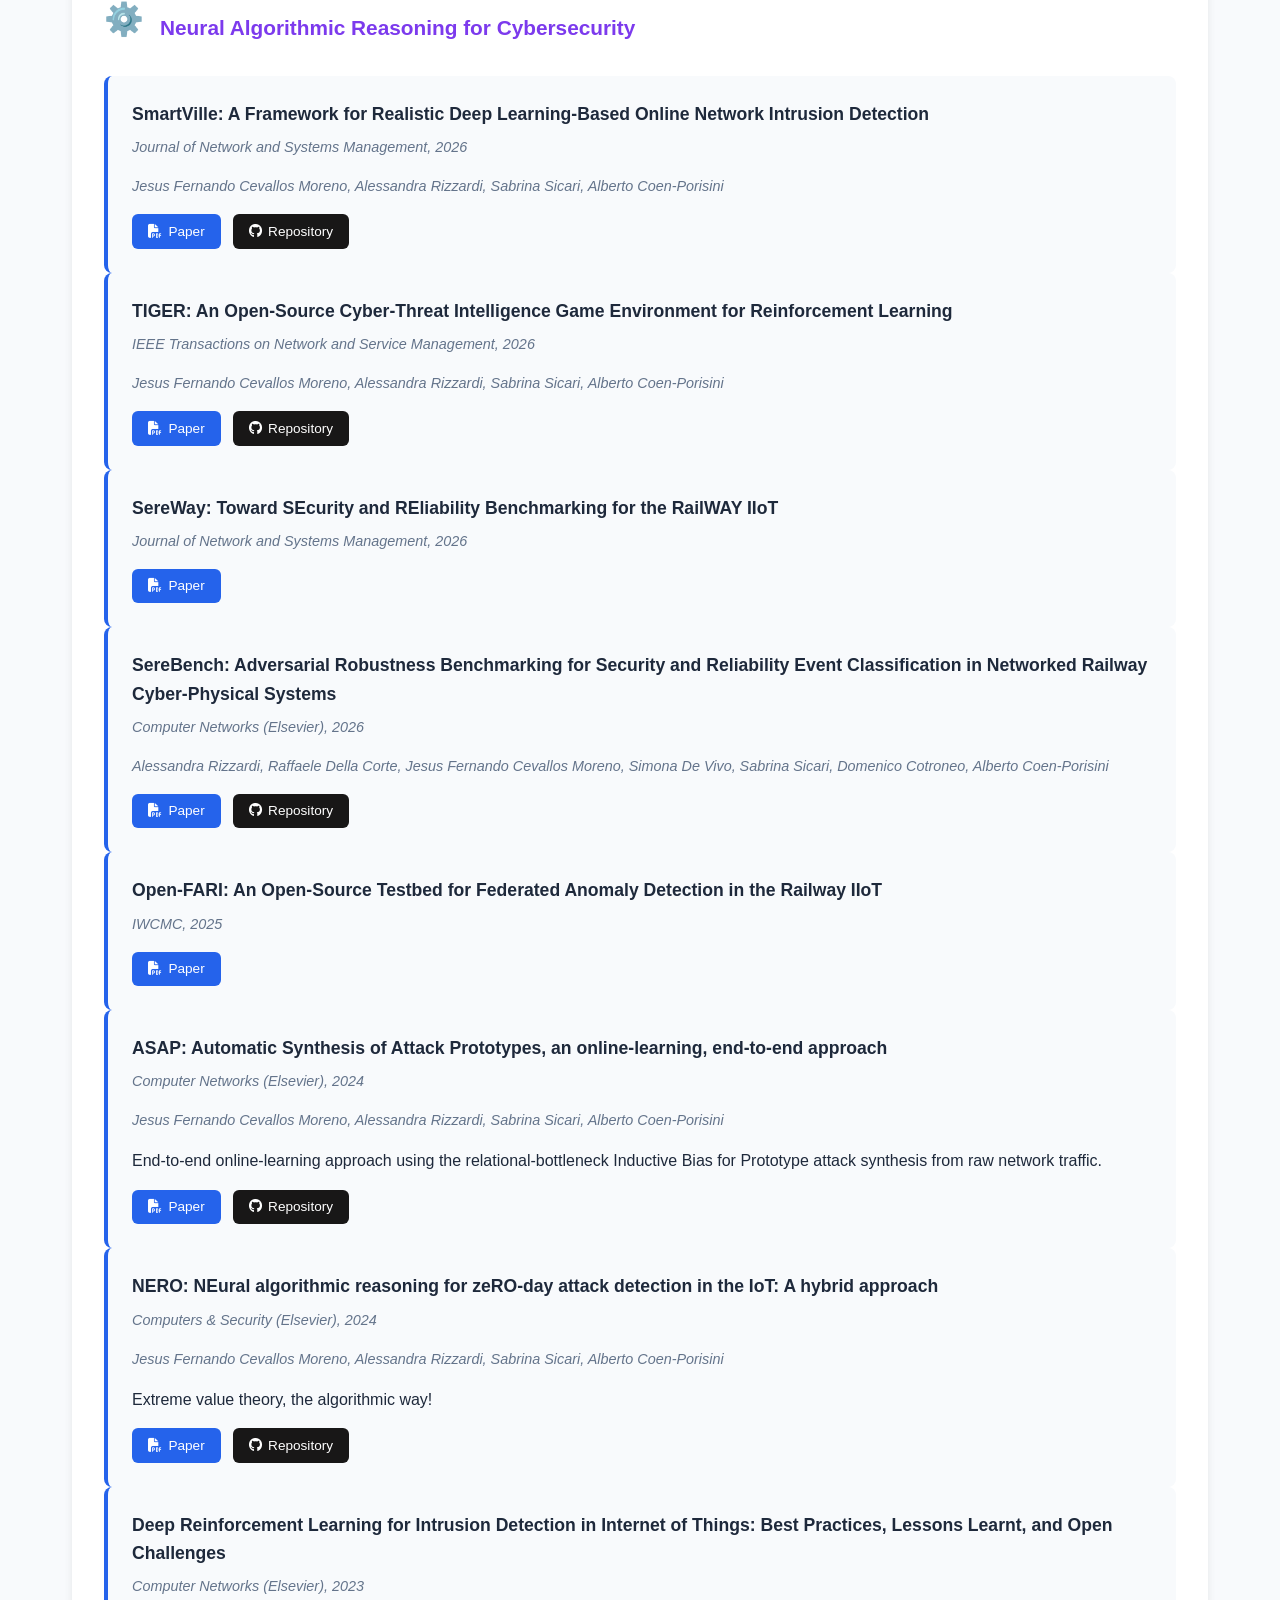
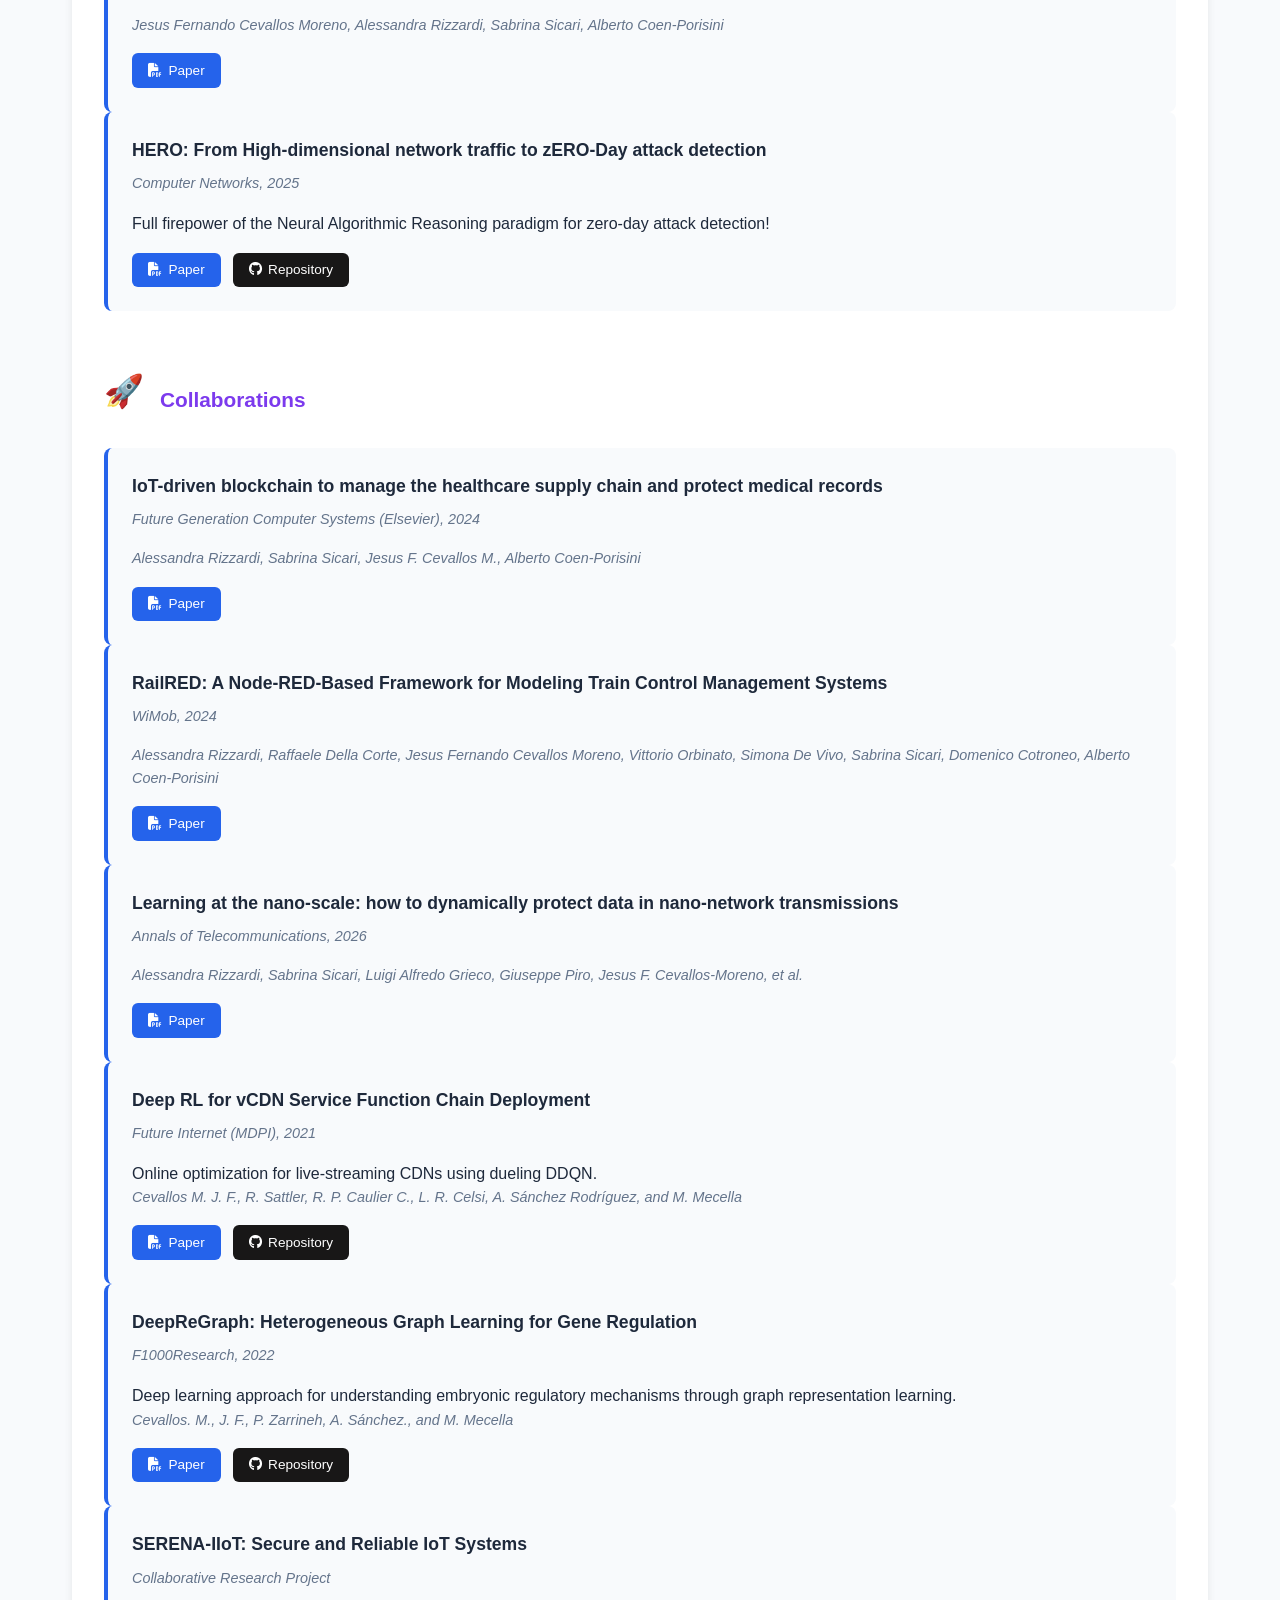
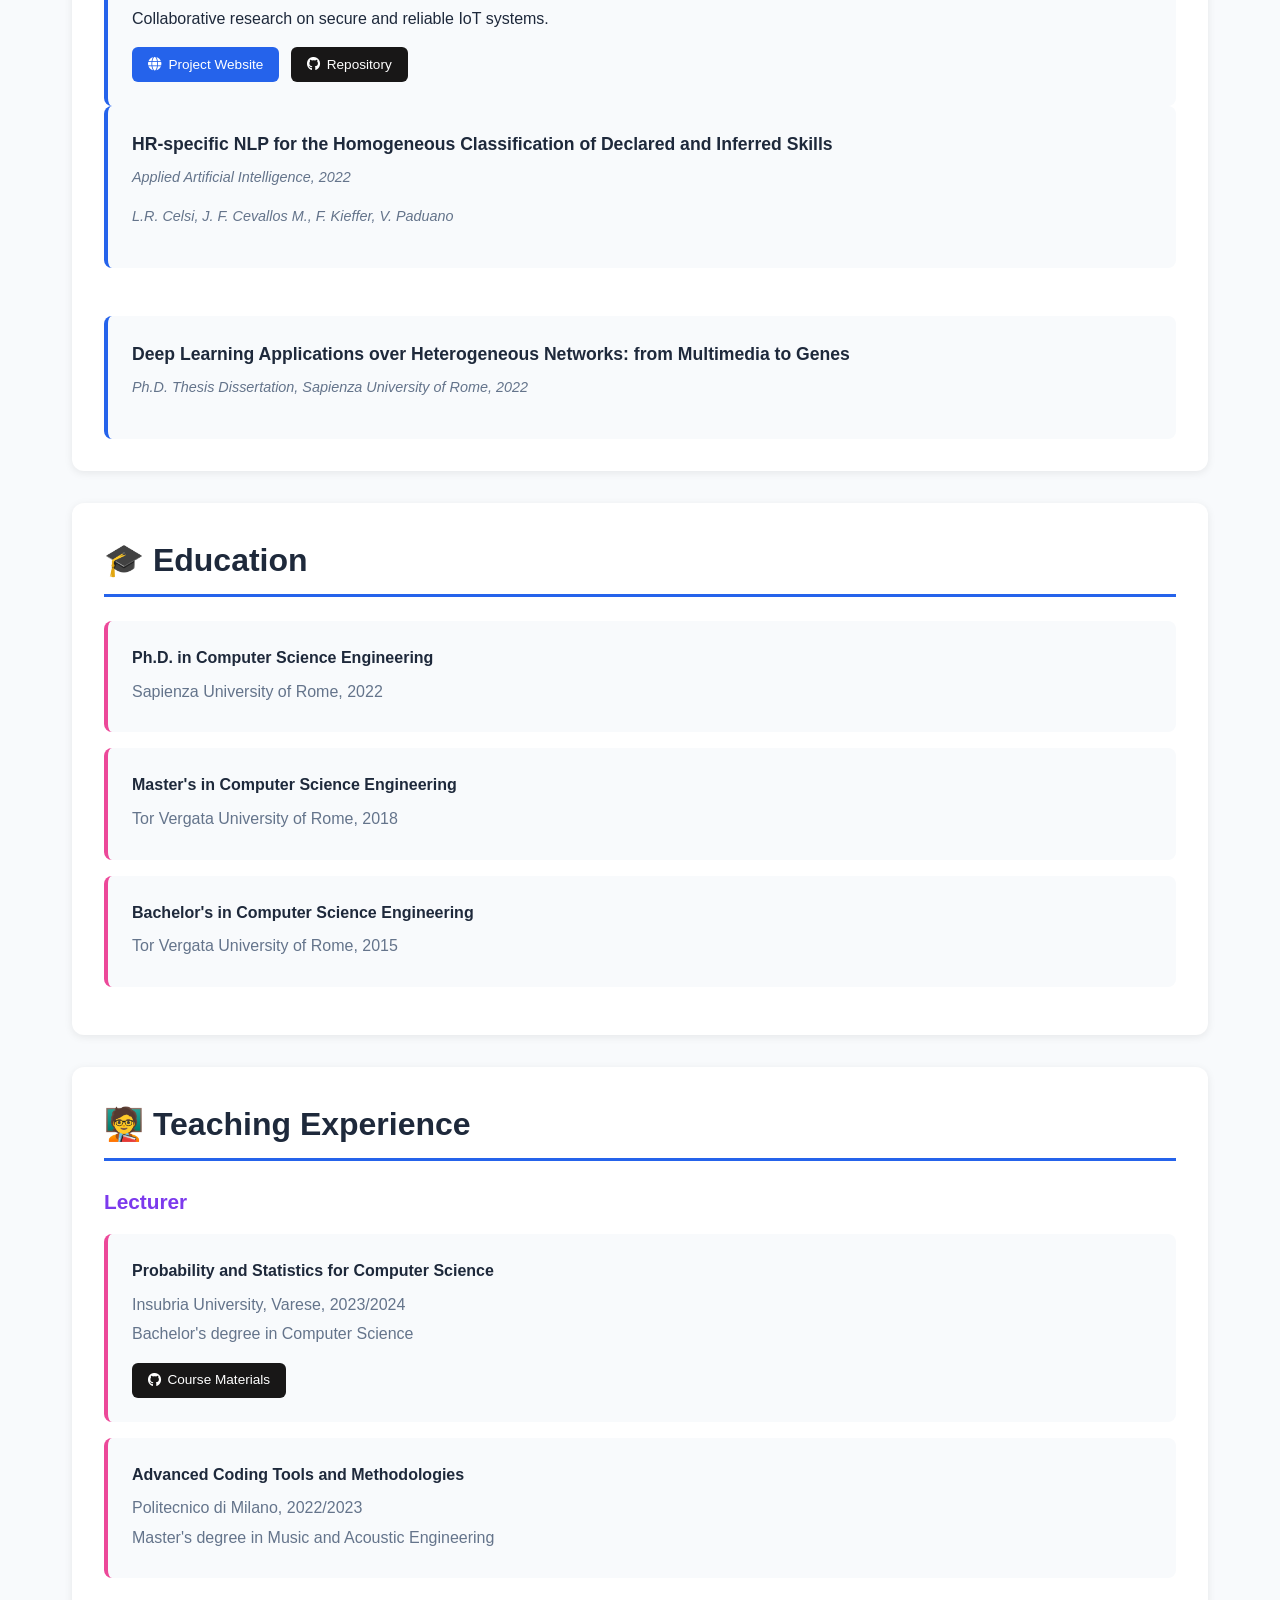
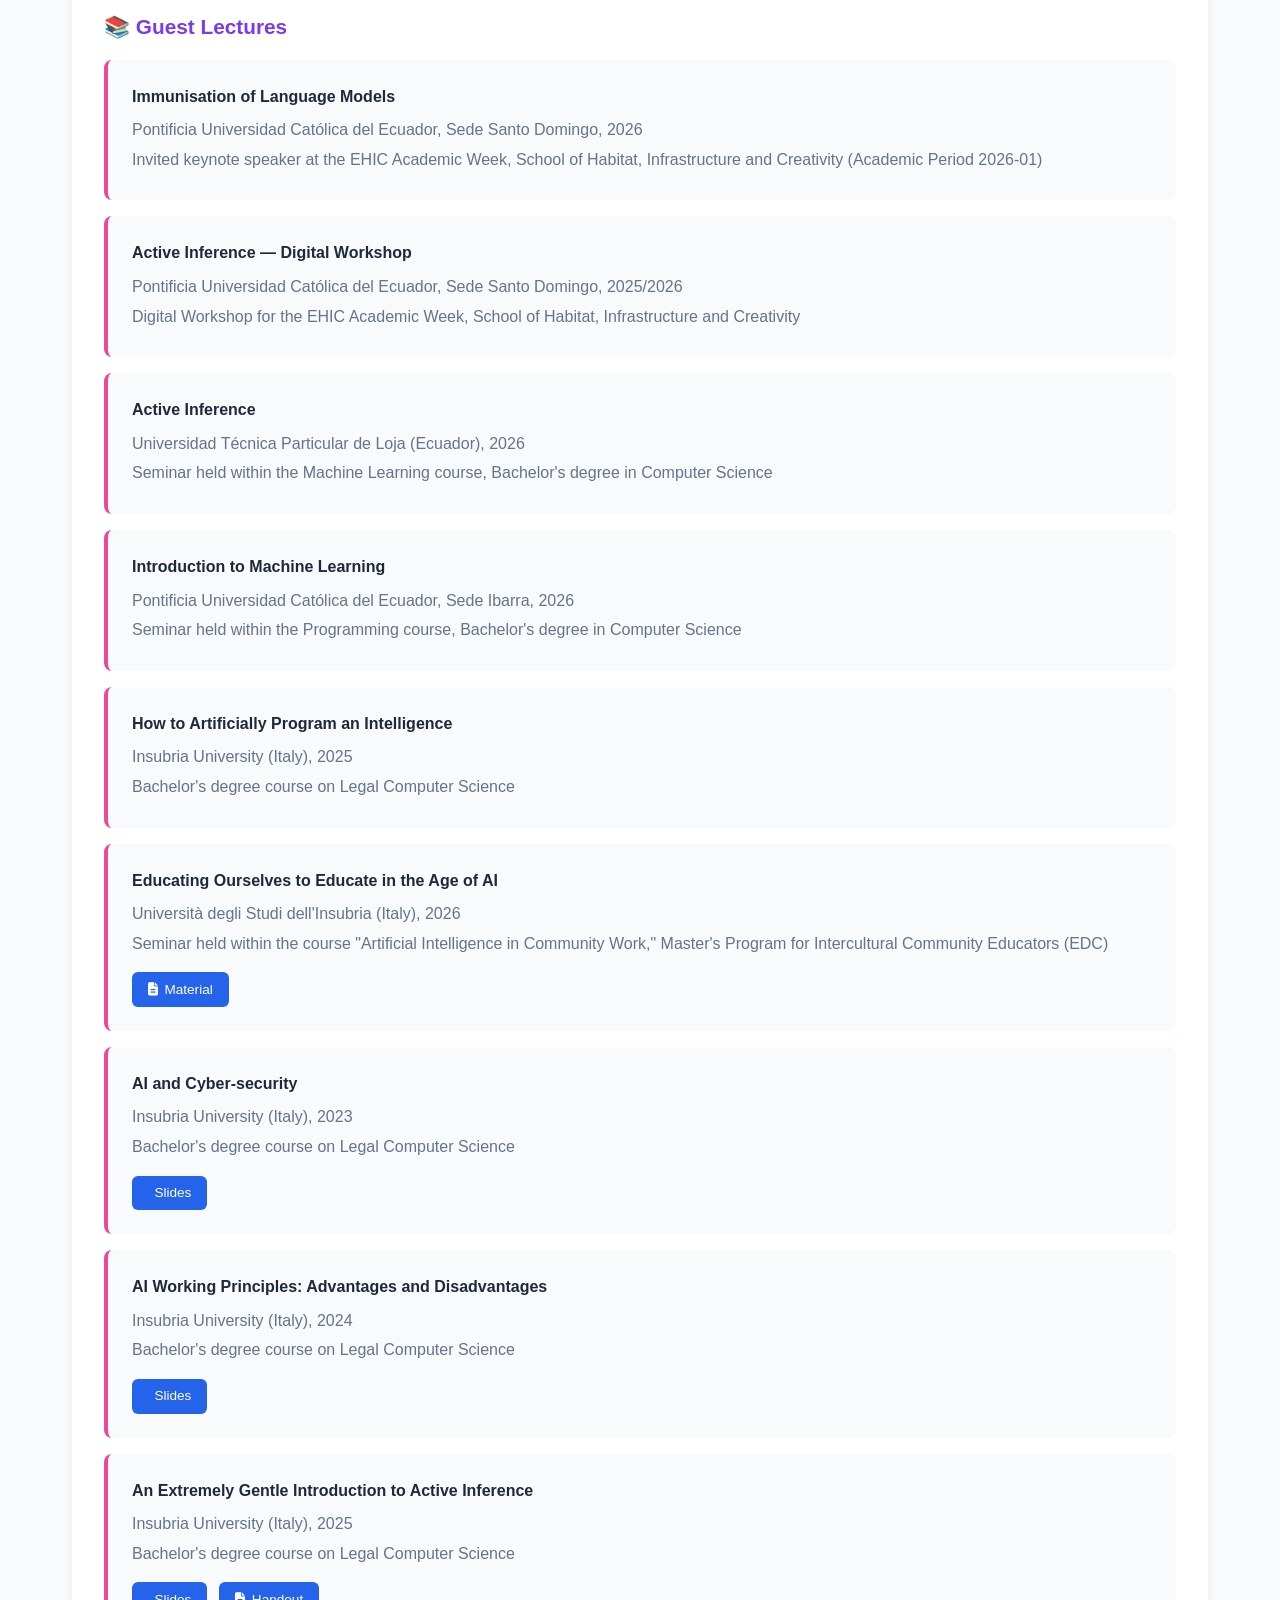
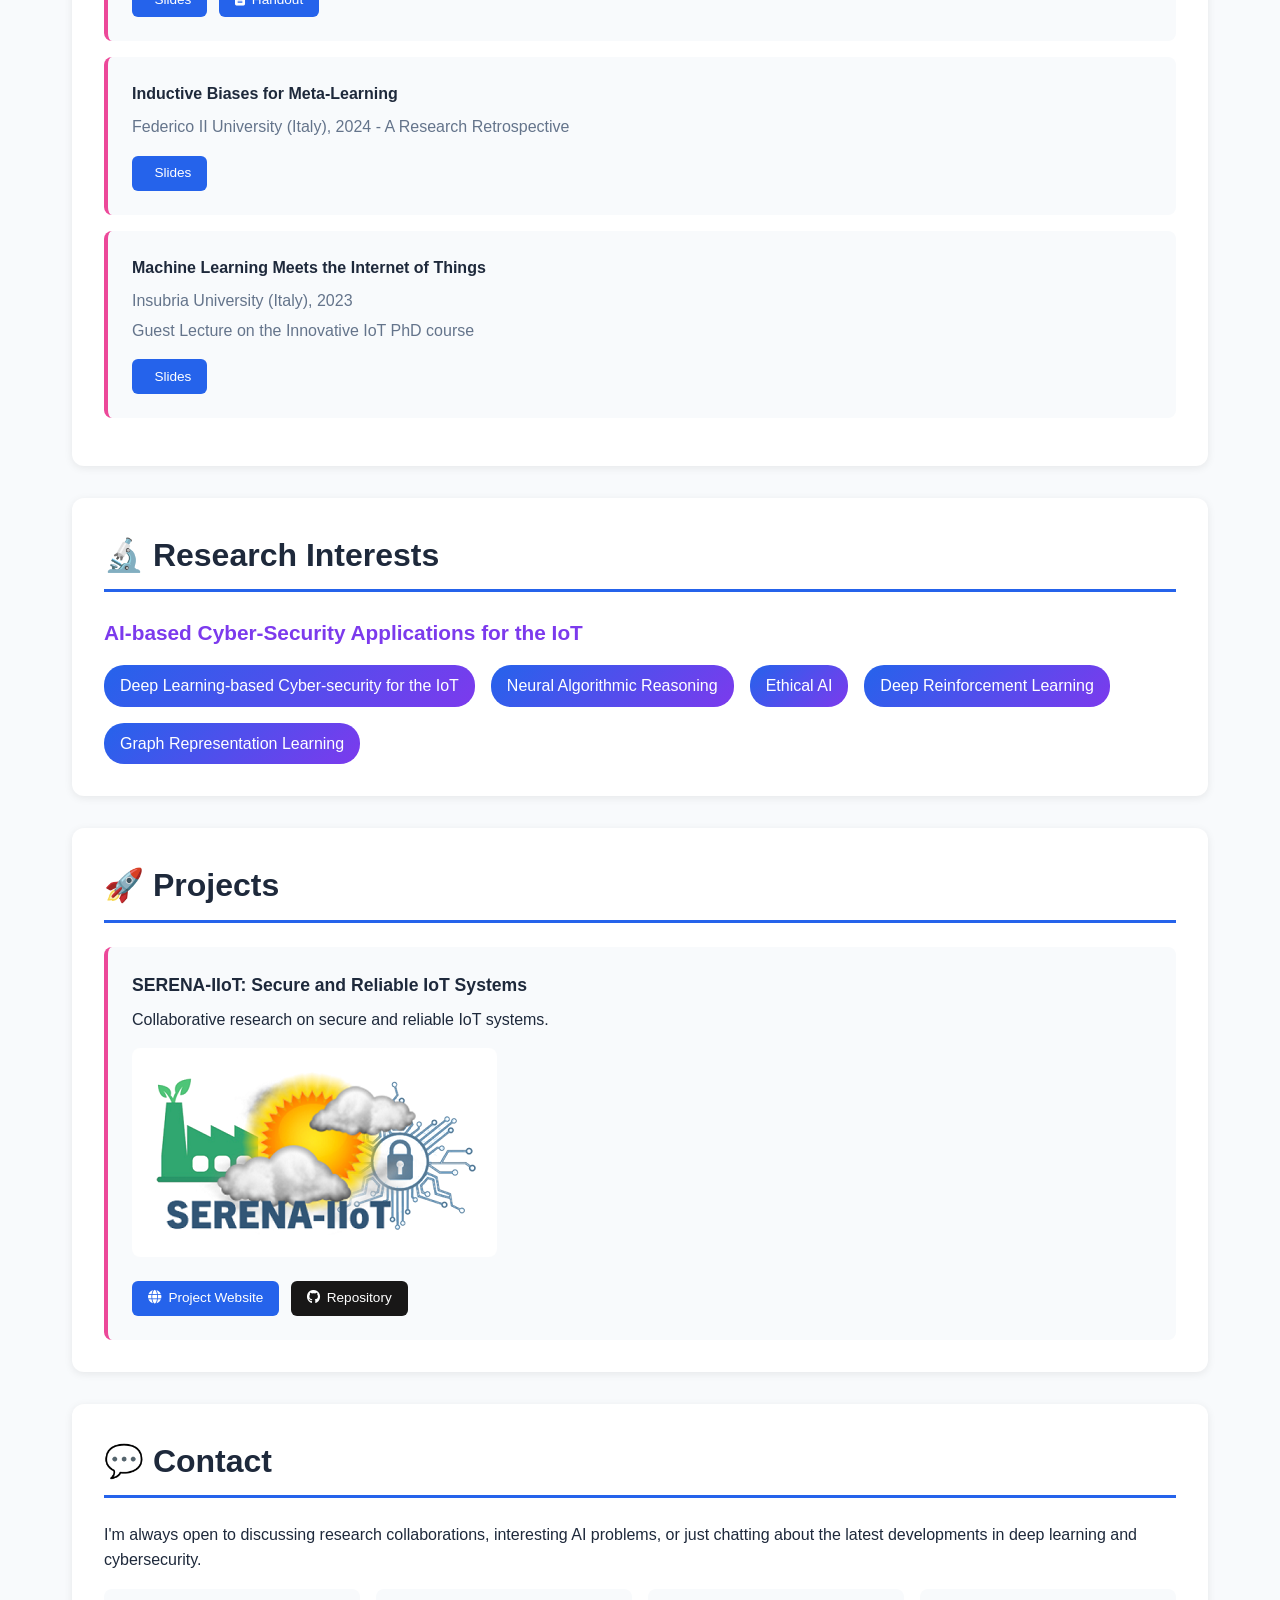
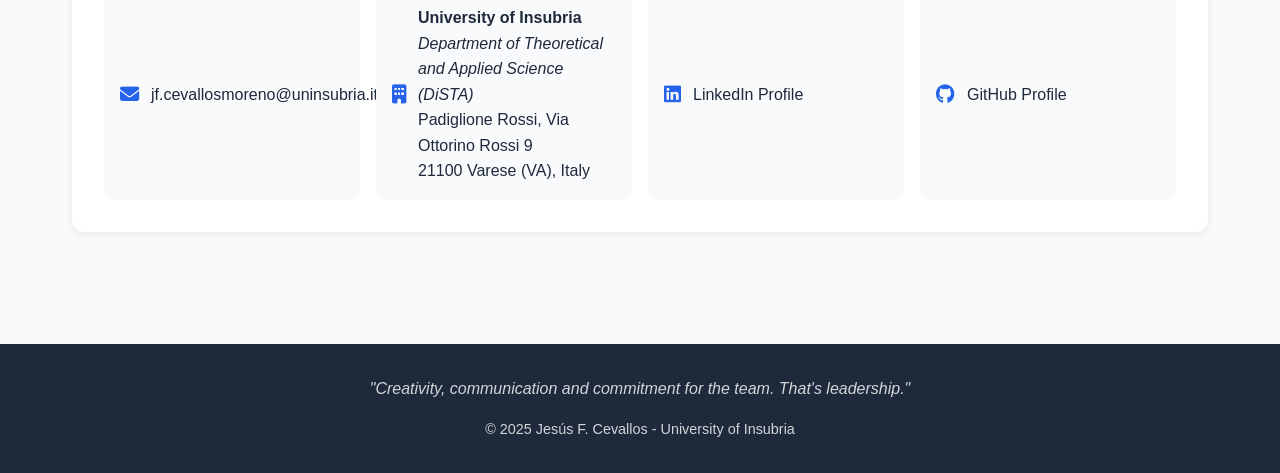
==== commit 97871036: "feat: move ACID publication section to the top of publications" ====
--- a/dista_academic_site.html
+++ b/dista_academic_site.html
@@ -430,6 +430,56 @@
 
             <div class="category-section">
                 <div class="category-header">
+                    <span class="category-icon">🧪</span>
+                    <h3 class="category-title">Inductive Biases for Cybersecurity</h3>
+                </div>
+
+                <div class="pub-card">
+                    <h4>ACID: beta-testing ACtive Inference for active cyber-Defence</h4>
+                    <p class="pub-meta">Journal of Reliable Intelligent Environments (Springer), 2026</p>
+                    <p class="pub-meta">Jesus Fernando Cevallos Moreno, Alessandra Rizzardi, Sabrina Sicari, Alberto
+                        Coen-Porisini</p>
+                    <p>A powerful optimal-control framework needs a powerful task to be tested against!</p>
+                    <div class="pub-links">
+                        <a href="https://doi.org/10.1007/s40860-026-00278-2" class="pub-link" target="_blank">
+                            <i class="fas fa-file-pdf"></i> Paper
+                        </a>
+                        <a href="https://github.com/DISTA-IoT/smartville" class="pub-link repo" target="_blank">
+                            <i class="fab fa-github"></i> Repository
+                        </a>
+                    </div>
+                </div>
+
+                <div class="pub-card">
+                    <h4>ASAP: Automatic Synthesis of Attack Prototypes</h4>
+                    <p class="pub-meta">Computer Networks (Elsevier), 2024</p>
+                    <p>End-to-end online-learning approach using the relational-bottleneck Inductive Bias for Prototype
+                        attack synthesis from raw network traffic.</p>
+                    <div class="pub-links">
+                        <a href="https://www.sciencedirect.com/science/article/pii/S1389128624006601" class="pub-link"
+                            target="_blank">
+                            <i class="fas fa-file-pdf"></i> Paper
+                        </a>
+                        <a href="https://github.com/DISTA-IoT/smartville" class="pub-link repo" target="_blank">
+                            <i class="fab fa-github"></i> Repository
+                        </a>
+                    </div>
+                </div>
+
+                <div class="pub-card">
+                    <h4>Deep Reinforcement Learning for Intrusion Detection in Internet of Things: Best Practices,
+                        Lessons Learnt, and Open Challenges</h4>
+                    <p class="pub-meta">Computer Networks (Elsevier), 2023</p>
+                    <div class="pub-links">
+                        <a href="#" class="pub-link" target="_blank">
+                            <i class="fas fa-file-pdf"></i> Paper
+                        </a>
+                    </div>
+                </div>
+            </div>
+
+            <div class="category-section">
+                <div class="category-header">
                     <span class="category-icon">🛡️</span>
                     <h3 class="category-title">Ethical AI</h3>
                 </div>
@@ -608,55 +658,6 @@
                 </div>
             </div>
 
-            <div class="category-section">
-                <div class="category-header">
-                    <span class="category-icon">🧪</span>
-                    <h3 class="category-title">Inductive Biases for Cybersecurity</h3>
-                </div>
-
-                <div class="pub-card">
-                    <h4>ACID: beta-testing ACtive Inference for active cyber-Defence</h4>
-                    <p class="pub-meta">Journal of Reliable Intelligent Environments (Springer), 2026</p>
-                    <p class="pub-meta">Jesus Fernando Cevallos Moreno, Alessandra Rizzardi, Sabrina Sicari, Alberto
-                        Coen-Porisini</p>
-                    <p>A powerful optimal-control framework needs a powerful task to be tested against!</p>
-                    <div class="pub-links">
-                        <a href="https://doi.org/10.1007/s40860-026-00278-2" class="pub-link" target="_blank">
-                            <i class="fas fa-file-pdf"></i> Paper
-                        </a>
-                        <a href="https://github.com/DISTA-IoT/smartville" class="pub-link repo" target="_blank">
-                            <i class="fab fa-github"></i> Repository
-                        </a>
-                    </div>
-                </div>
-
-                <div class="pub-card">
-                    <h4>ASAP: Automatic Synthesis of Attack Prototypes</h4>
-                    <p class="pub-meta">Computer Networks (Elsevier), 2024</p>
-                    <p>End-to-end online-learning approach using the relational-bottleneck Inductive Bias for Prototype
-                        attack synthesis from raw network traffic.</p>
-                    <div class="pub-links">
-                        <a href="https://www.sciencedirect.com/science/article/pii/S1389128624006601" class="pub-link"
-                            target="_blank">
-                            <i class="fas fa-file-pdf"></i> Paper
-                        </a>
-                        <a href="https://github.com/DISTA-IoT/smartville" class="pub-link repo" target="_blank">
-                            <i class="fab fa-github"></i> Repository
-                        </a>
-                    </div>
-                </div>
-
-                <div class="pub-card">
-                    <h4>Deep Reinforcement Learning for Intrusion Detection in Internet of Things: Best Practices,
-                        Lessons Learnt, and Open Challenges</h4>
-                    <p class="pub-meta">Computer Networks (Elsevier), 2023</p>
-                    <div class="pub-links">
-                        <a href="#" class="pub-link" target="_blank">
-                            <i class="fas fa-file-pdf"></i> Paper
-                        </a>
-                    </div>
-                </div>
-            </div>
 
             <div class="category-section">
                 <div class="category-header">
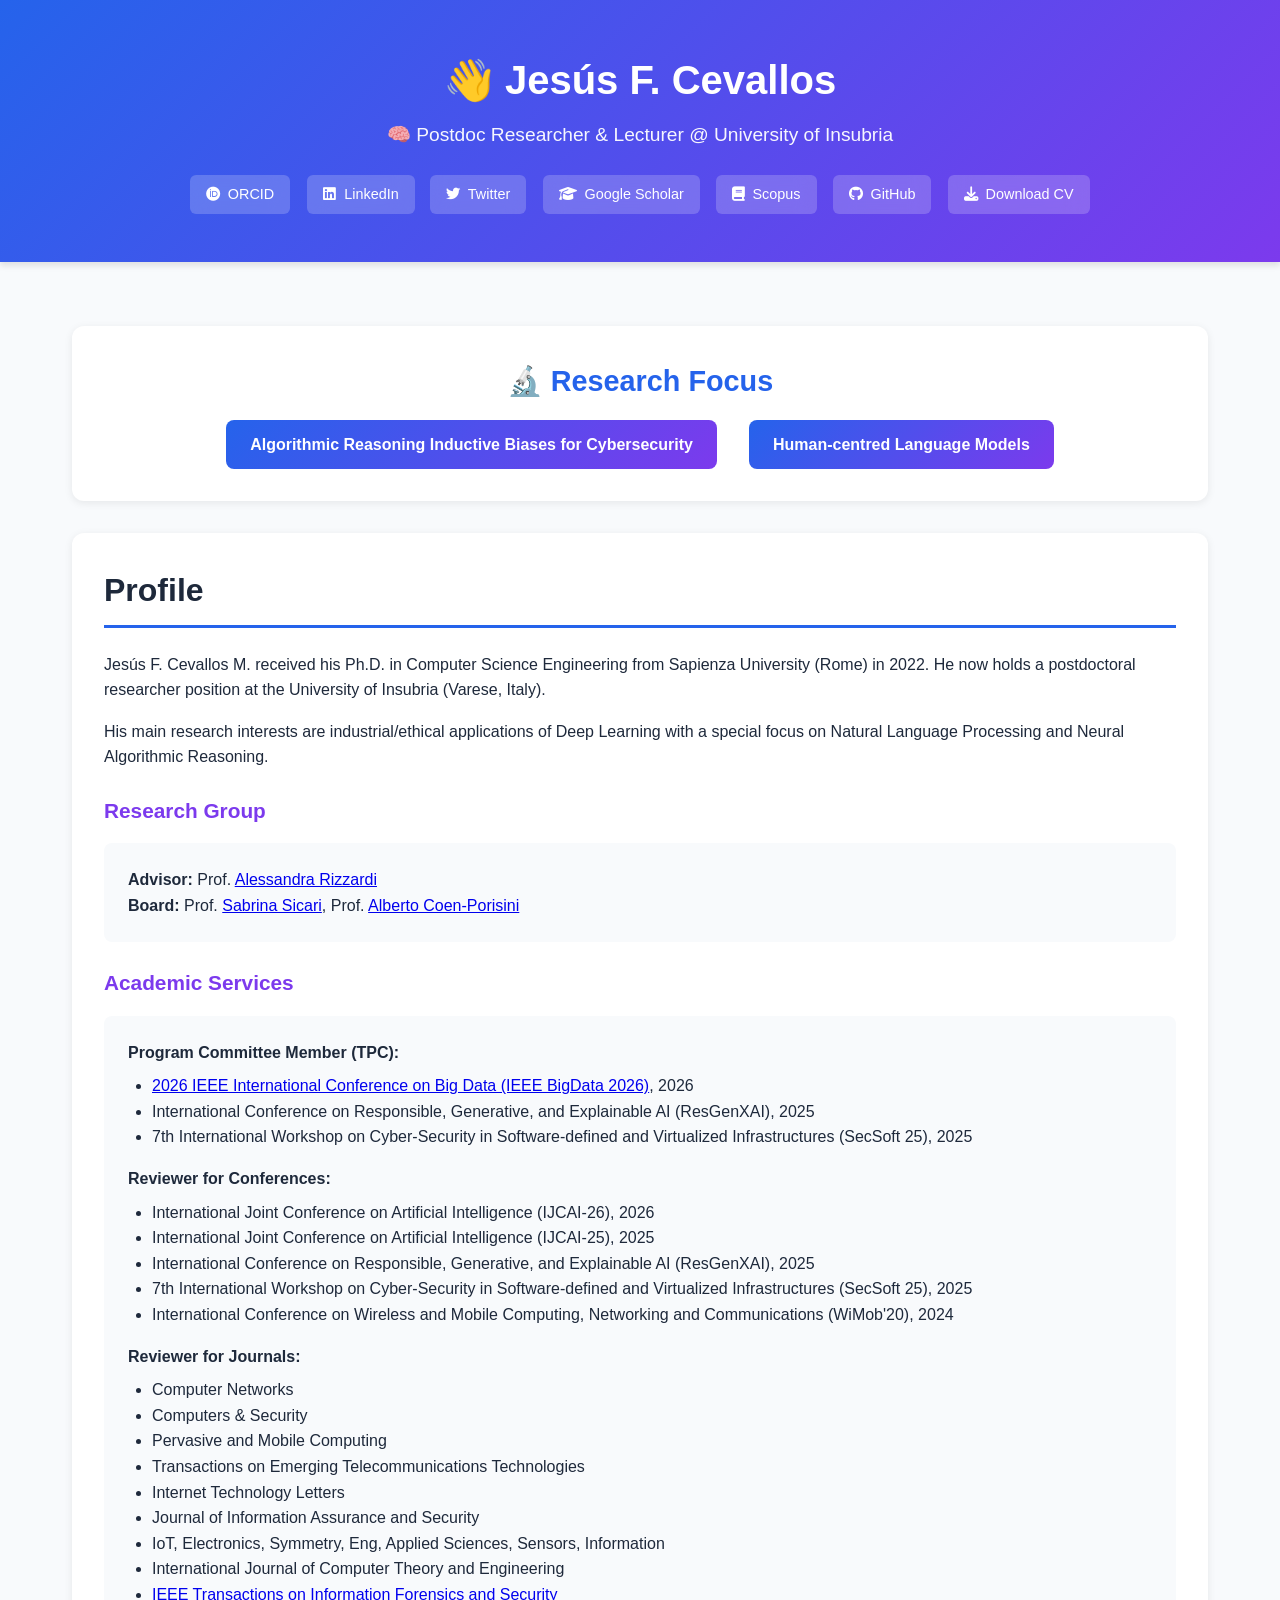
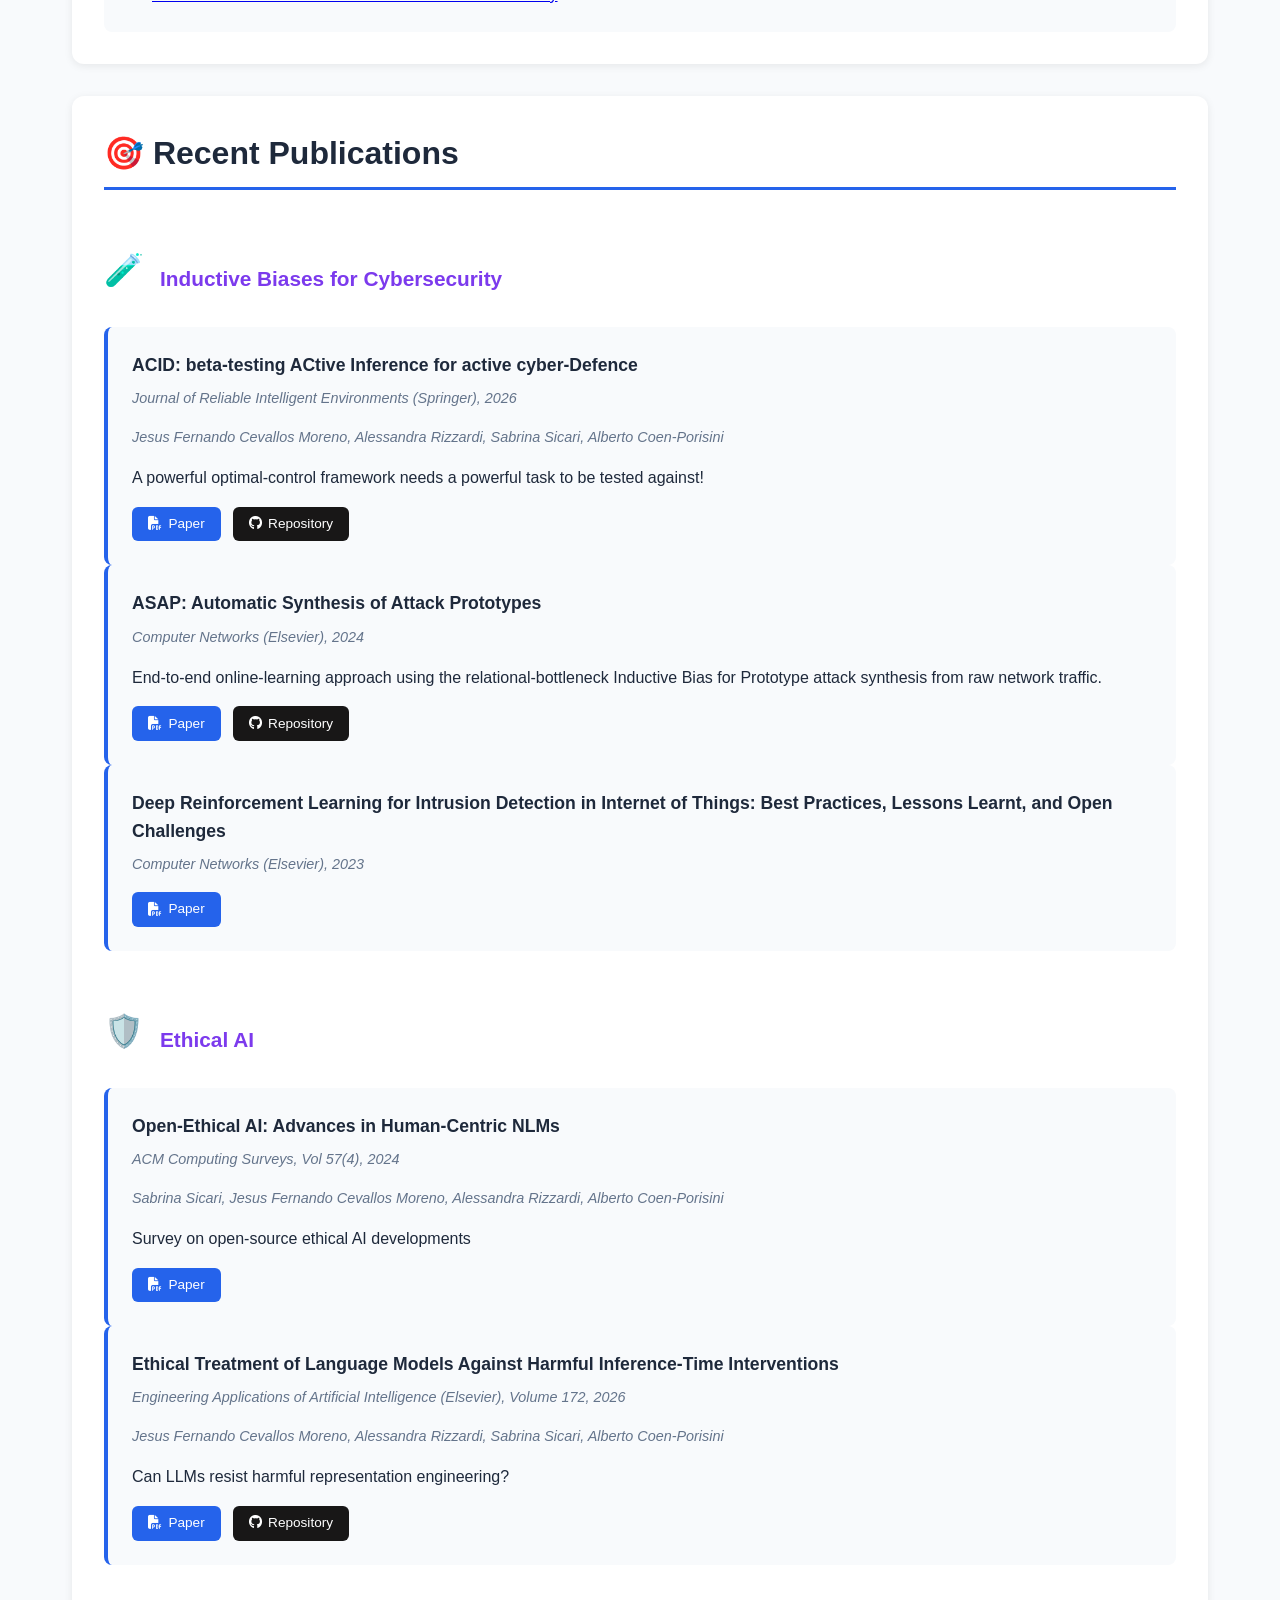
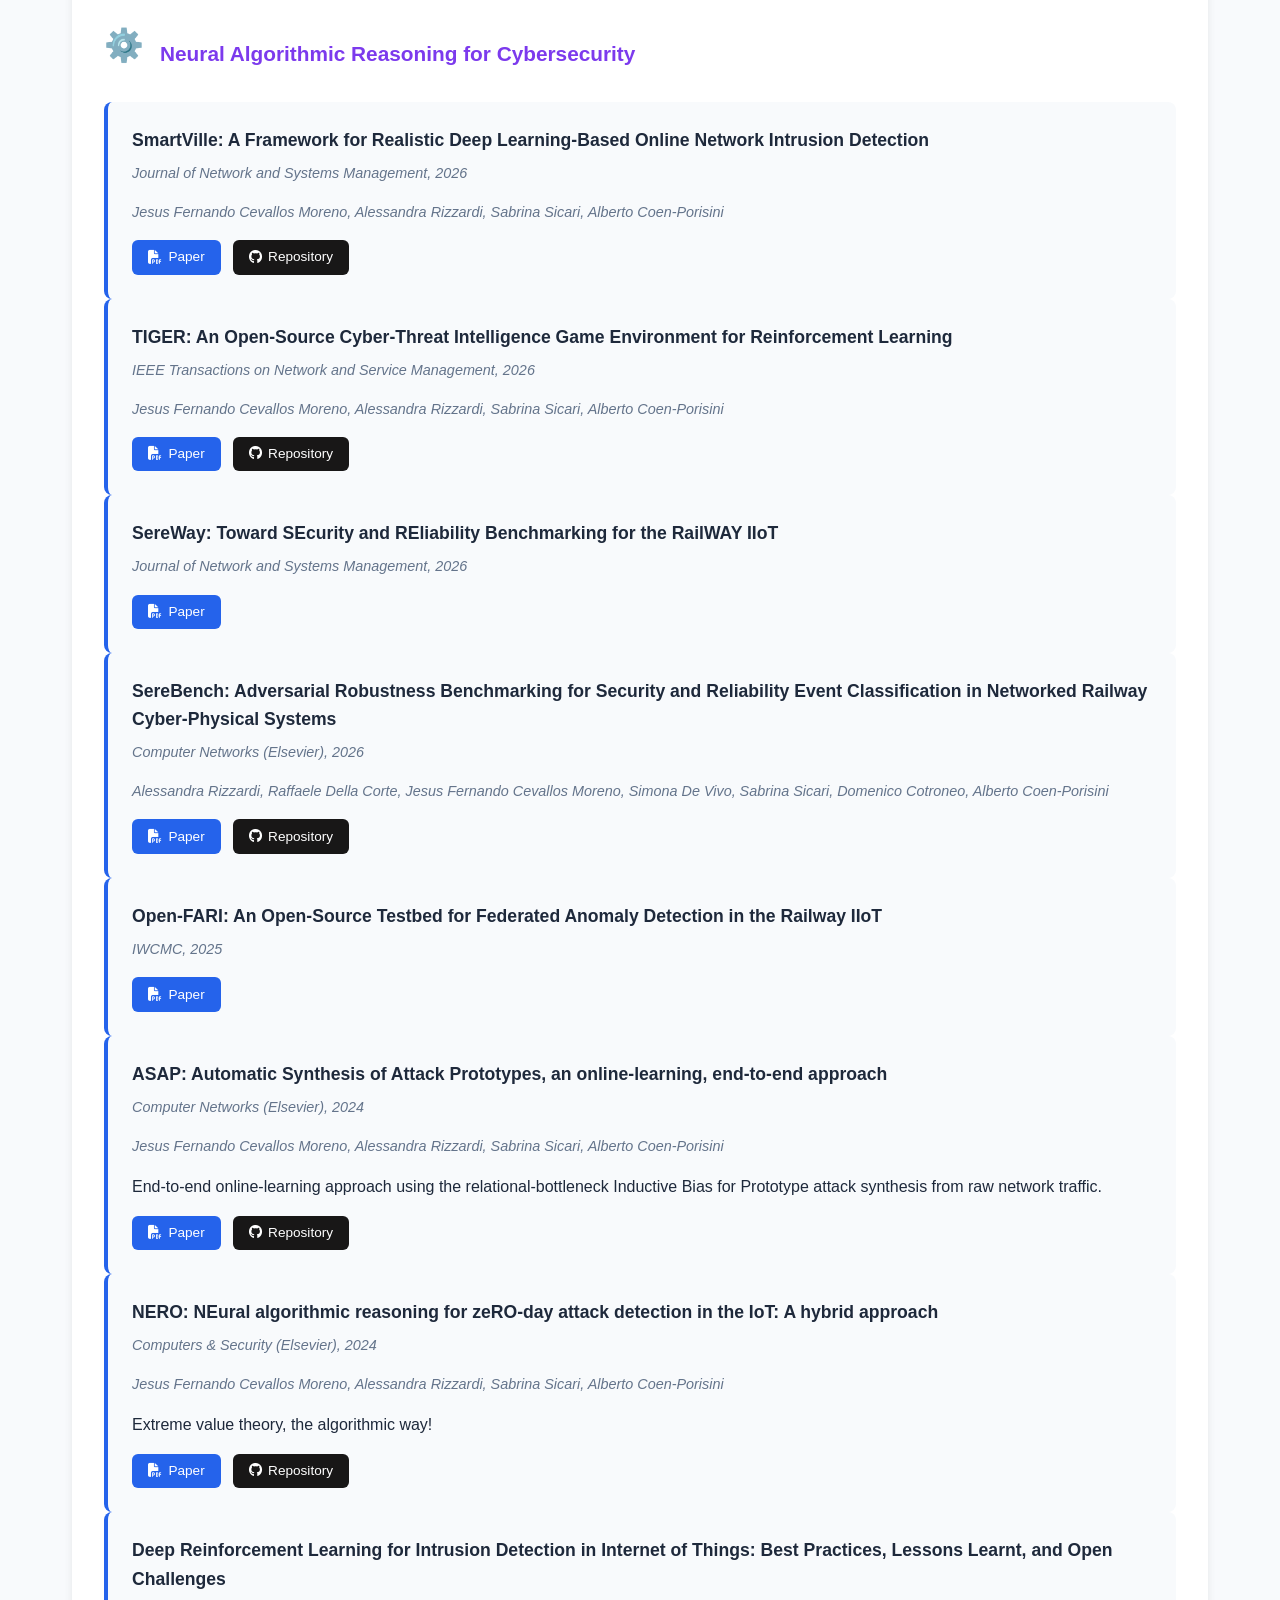
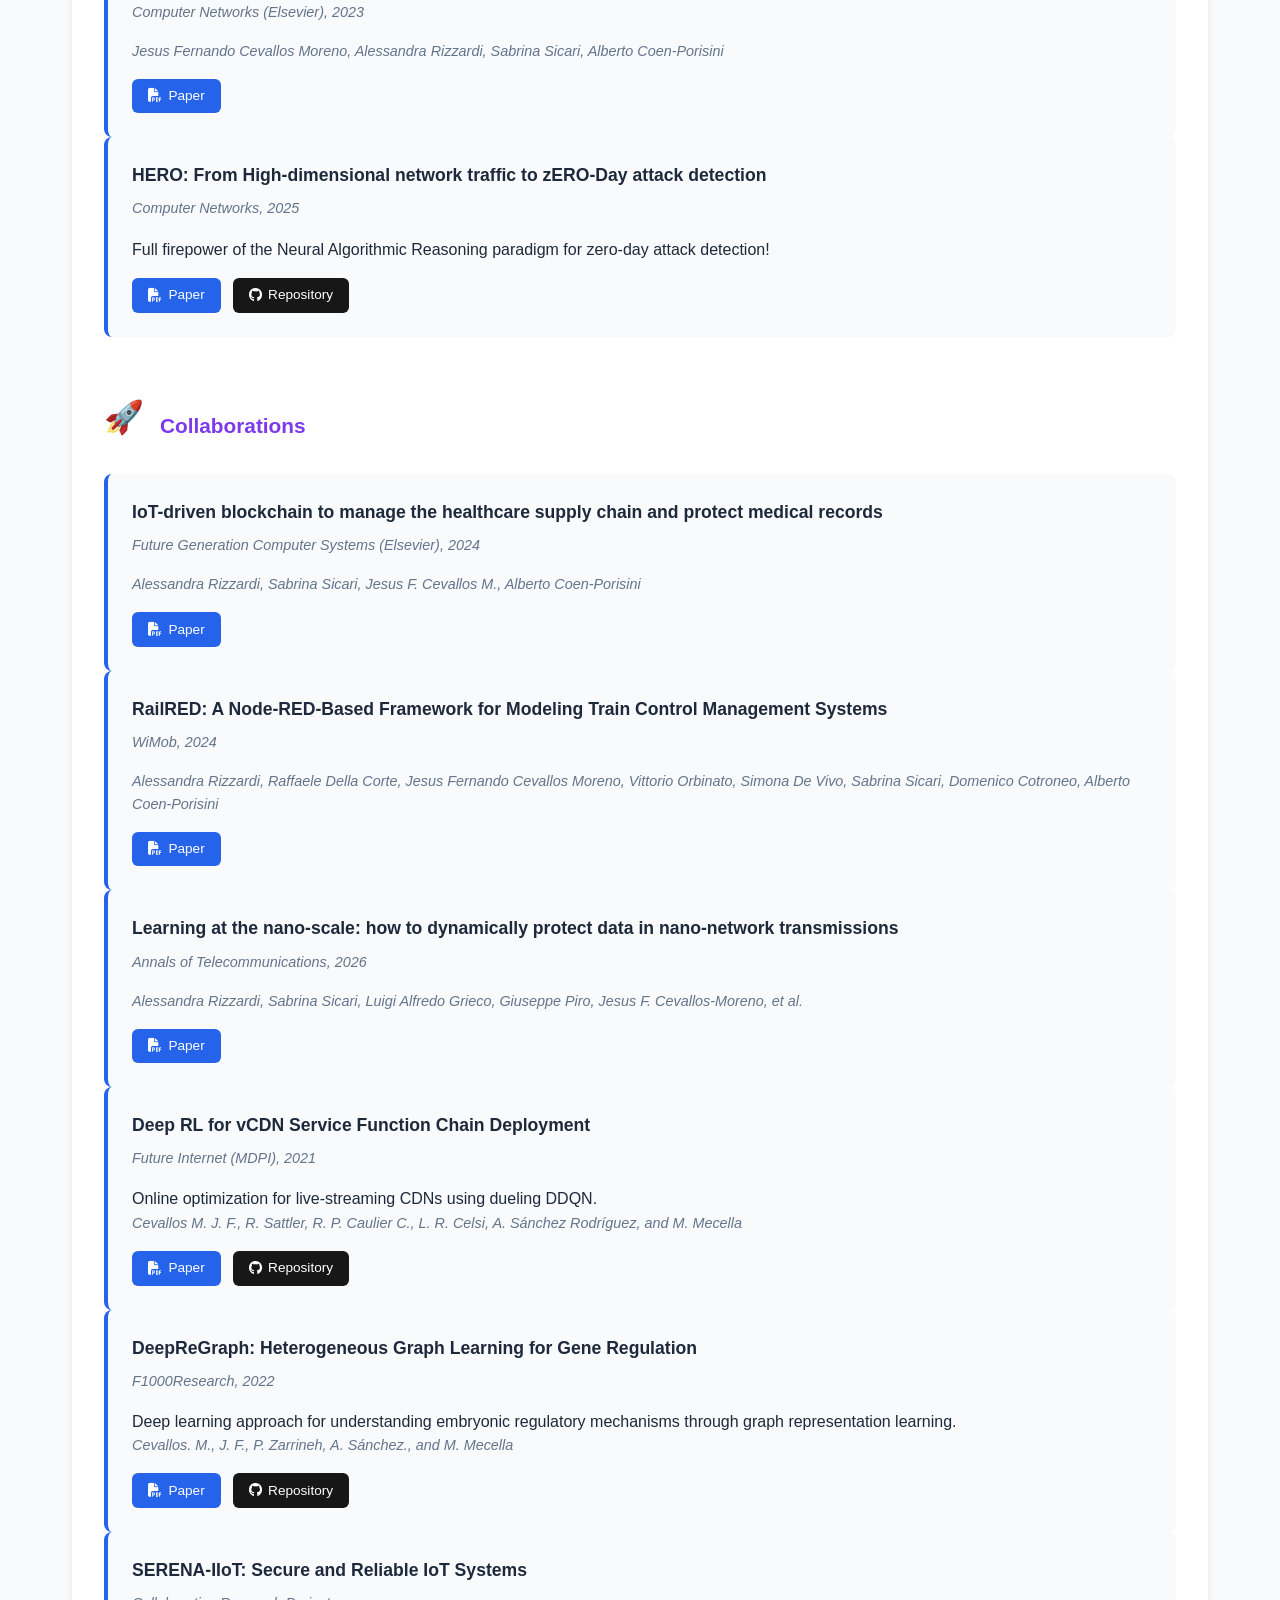
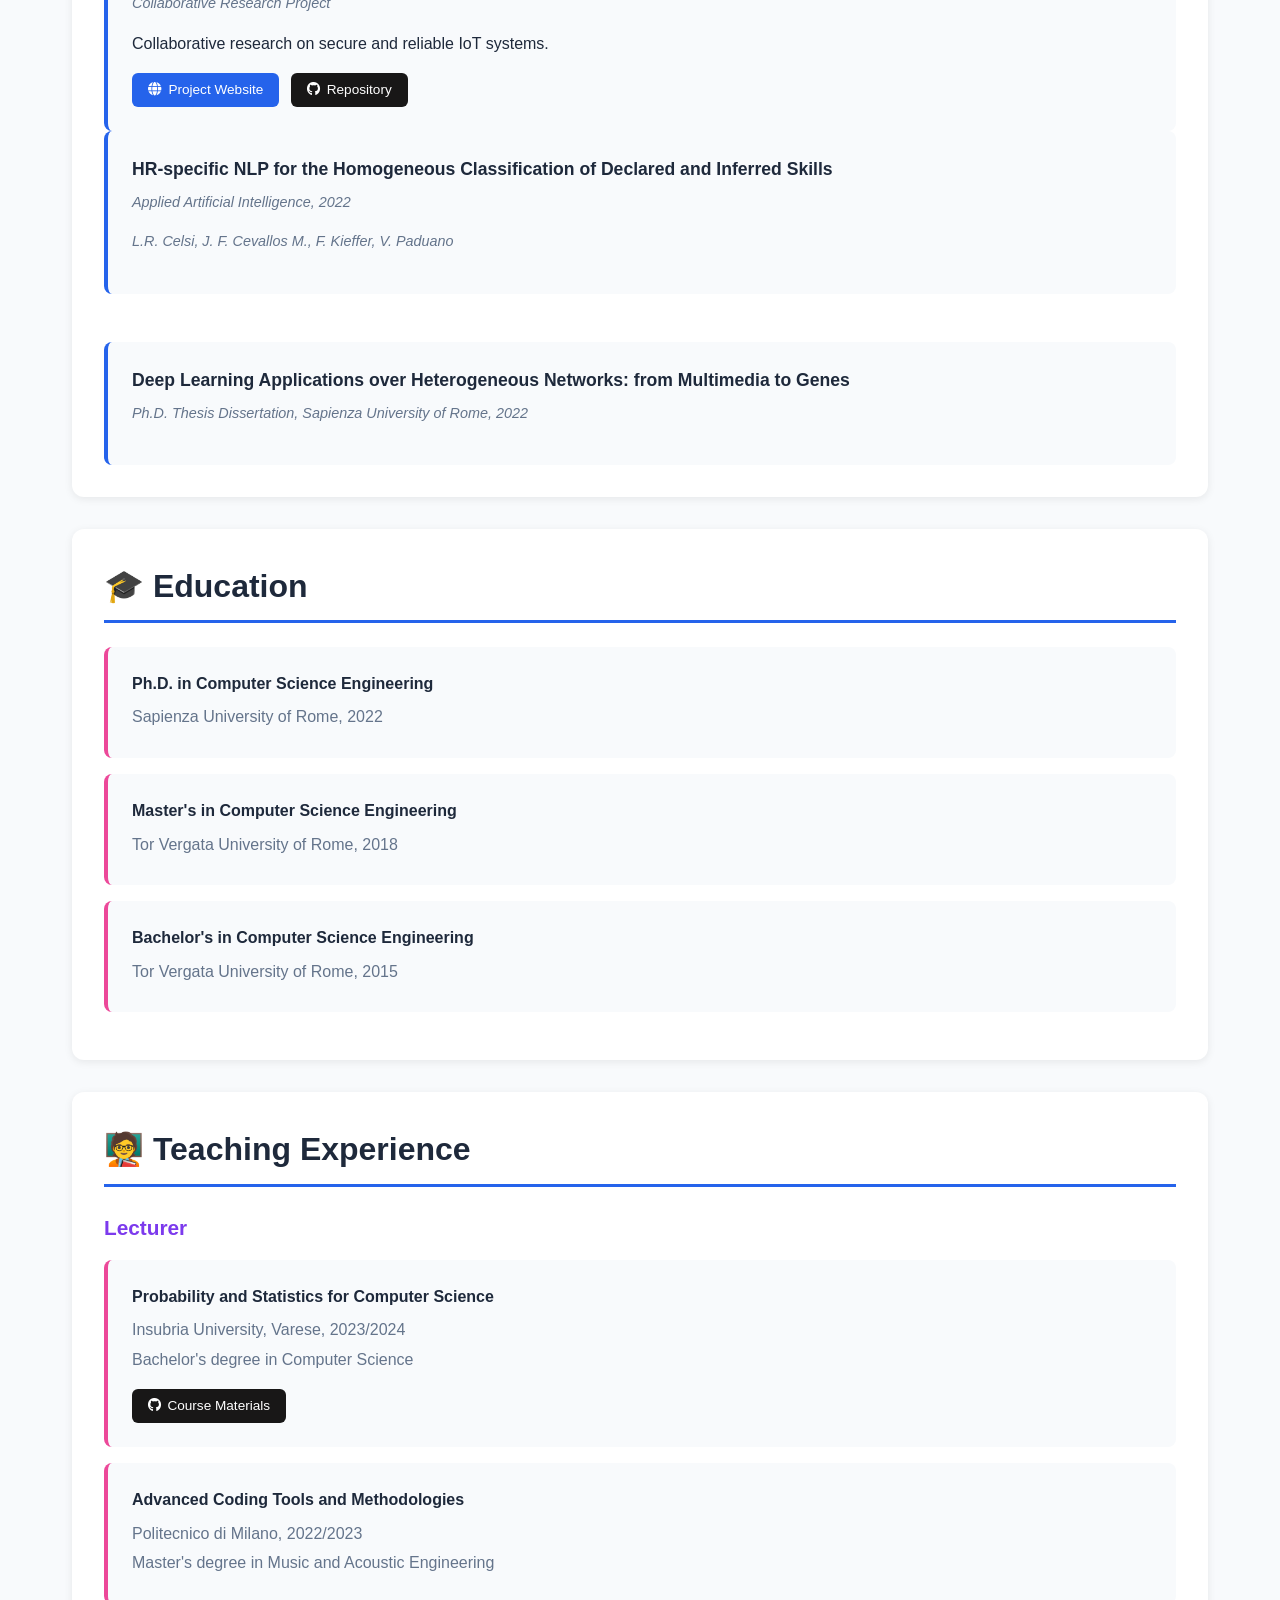
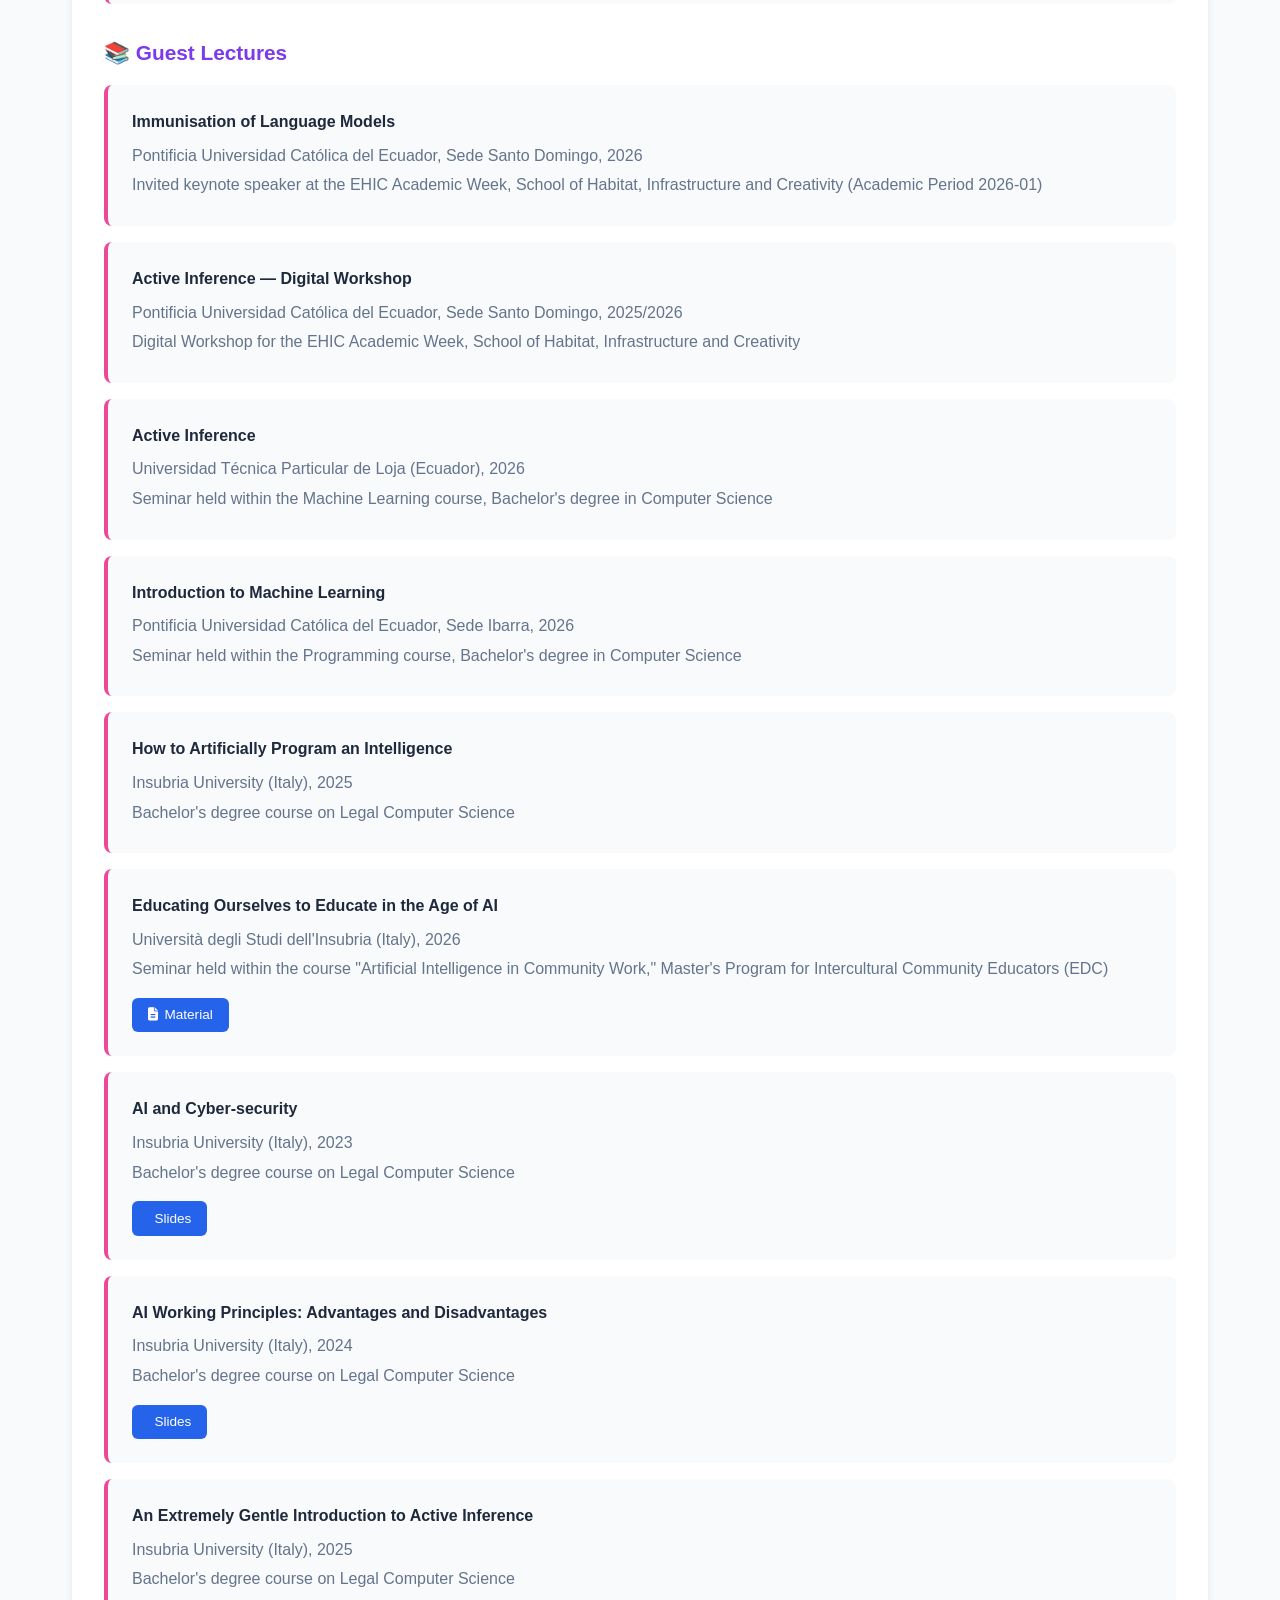
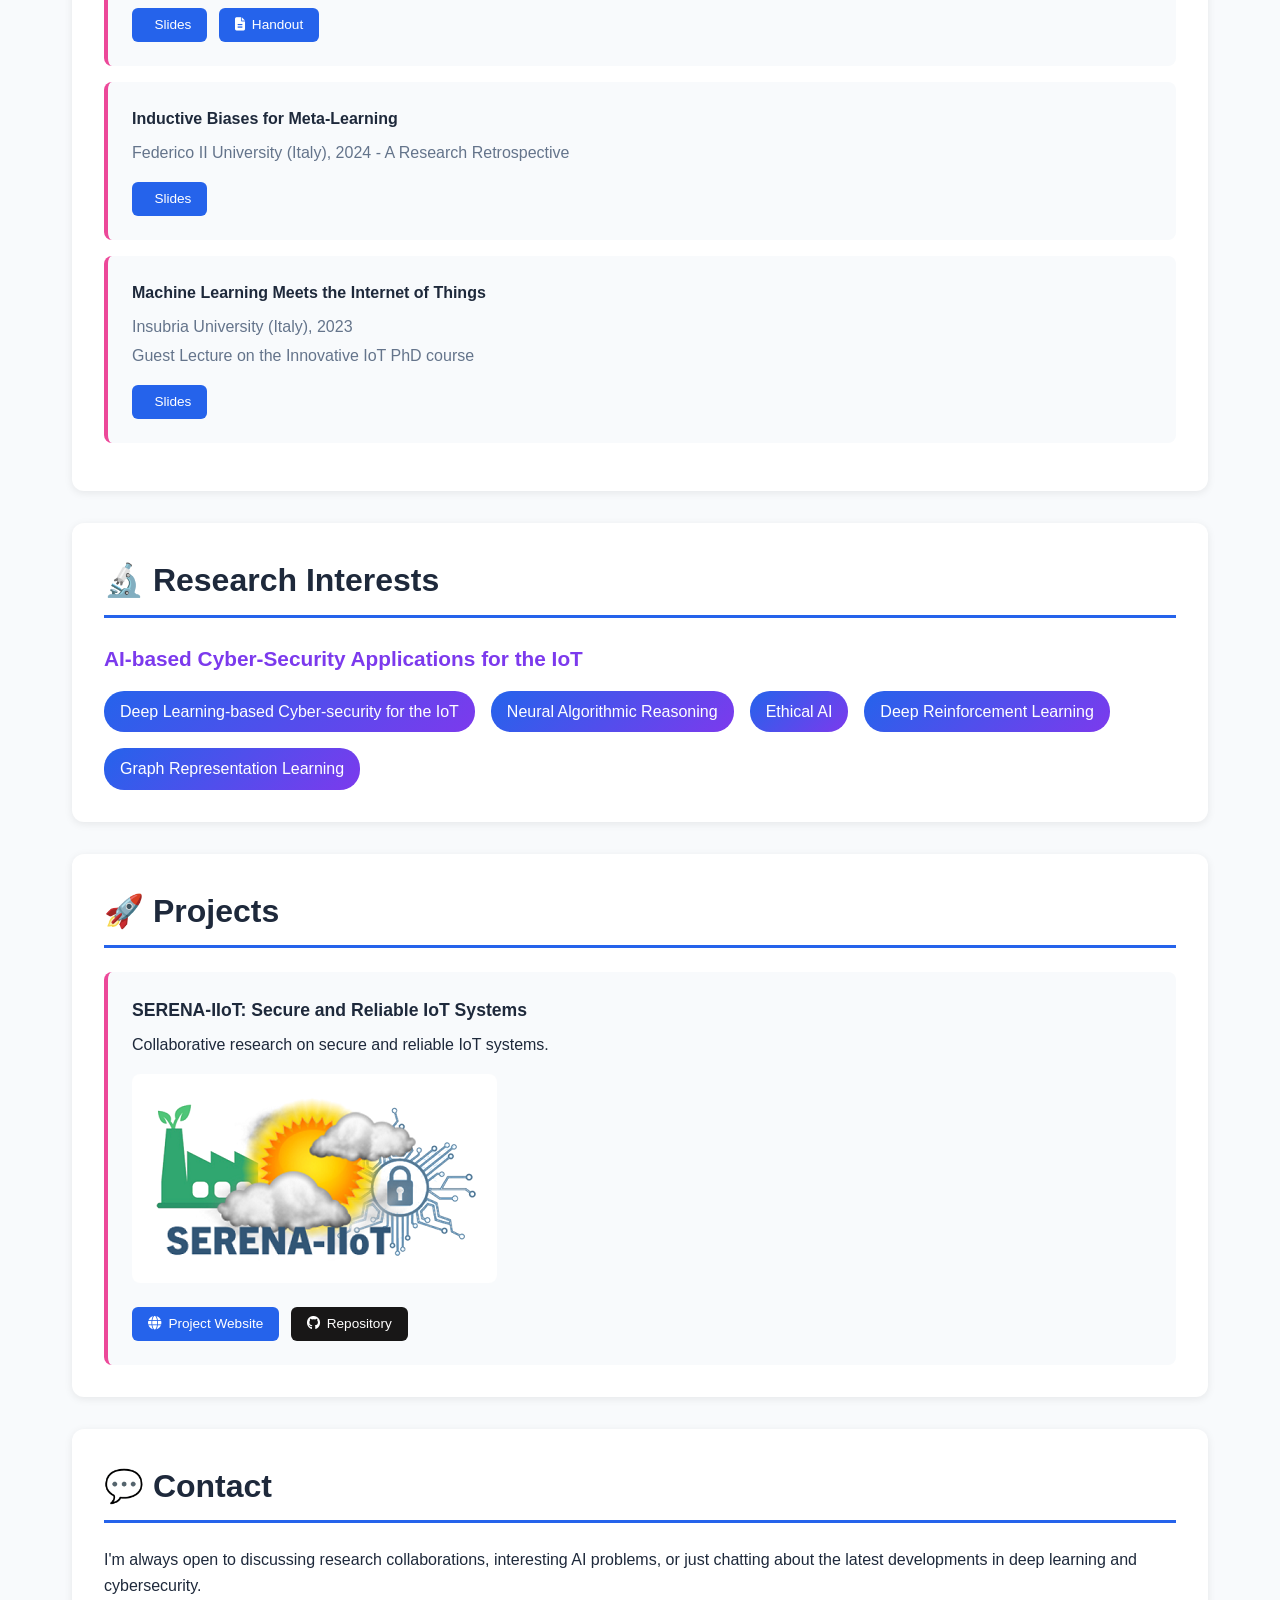
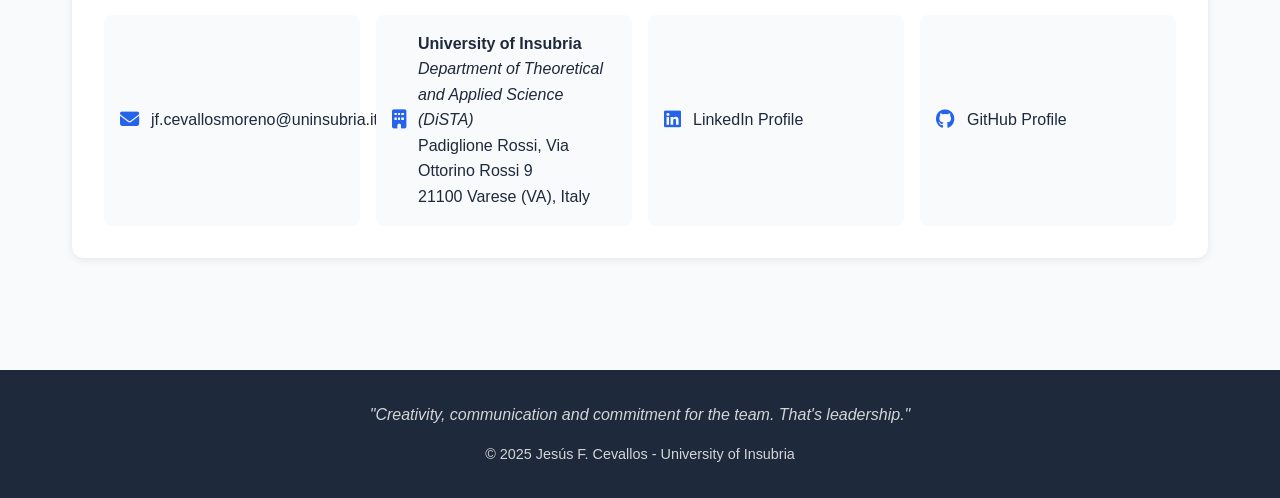
==== commit 45fd1361: "Add IEEE BigData 2026 PC membership, update thesis count and citation metrics" ====
--- a/dista_academic_site.html
+++ b/dista_academic_site.html
@@ -392,6 +392,7 @@
             <div class="services-box">
                 <p><strong>Program Committee Member (TPC):</strong></p>
                 <ul style="margin-left: 1.5rem; margin-top: 0.5rem;">
+                    <li><a href="https://wi-lab.com/cyberchair/2026/bigdata26/index.php" target="_blank">2026 IEEE International Conference on Big Data (IEEE BigData 2026)</a>, 2026</li>
                     <li>International Conference on Responsible, Generative, and Explainable AI (ResGenXAI), 2025</li>
                     <li>7th International Workshop on Cyber-Security in Software-defined and Virtualized Infrastructures
                         (SecSoft 25), 2025</li>
@@ -956,19 +957,19 @@
             <div class="services-box">
                 <div style="display: grid; grid-template-columns: repeat(auto-fit, minmax(200px, 1fr)); gap: 1rem;">
                     <div style="text-align: center; padding: 1rem; background: white; border-radius: 8px;">
-                        <div style="font-size: 2rem; font-weight: bold; color: var(--primary);">100</div>
+                        <div style="font-size: 2rem; font-weight: bold; color: var(--primary);">262</div>
                         <div style="color: var(--gray); margin-top: 0.5rem;">Citations (Google Scholar)</div>
                     </div>
                     <div style="text-align: center; padding: 1rem; background: white; border-radius: 8px;">
-                        <div style="font-size: 2rem; font-weight: bold; color: var(--primary);">6</div>
+                        <div style="font-size: 2rem; font-weight: bold; color: var(--primary);">7</div>
                         <div style="color: var(--gray); margin-top: 0.5rem;">H-index (Google Scholar)</div>
                     </div>
                     <div style="text-align: center; padding: 1rem; background: white; border-radius: 8px;">
-                        <div style="font-size: 2rem; font-weight: bold; color: var(--secondary);">100</div>
+                        <div style="font-size: 2rem; font-weight: bold; color: var(--secondary);">186</div>
                         <div style="color: var(--gray); margin-top: 0.5rem;">Citations (Scopus)</div>
                     </div>
                     <div style="text-align: center; padding: 1rem; background: white; border-radius: 8px;">
-                        <div style="font-size: 2rem; font-weight: bold; color: var(--secondary);">5</div>
+                        <div style="font-size: 2rem; font-weight: bold; color: var(--secondary);">7</div>
                         <div style="color: var(--gray); margin-top: 0.5rem;">H-index (Scopus)</div>
                     </div>
                 </div>
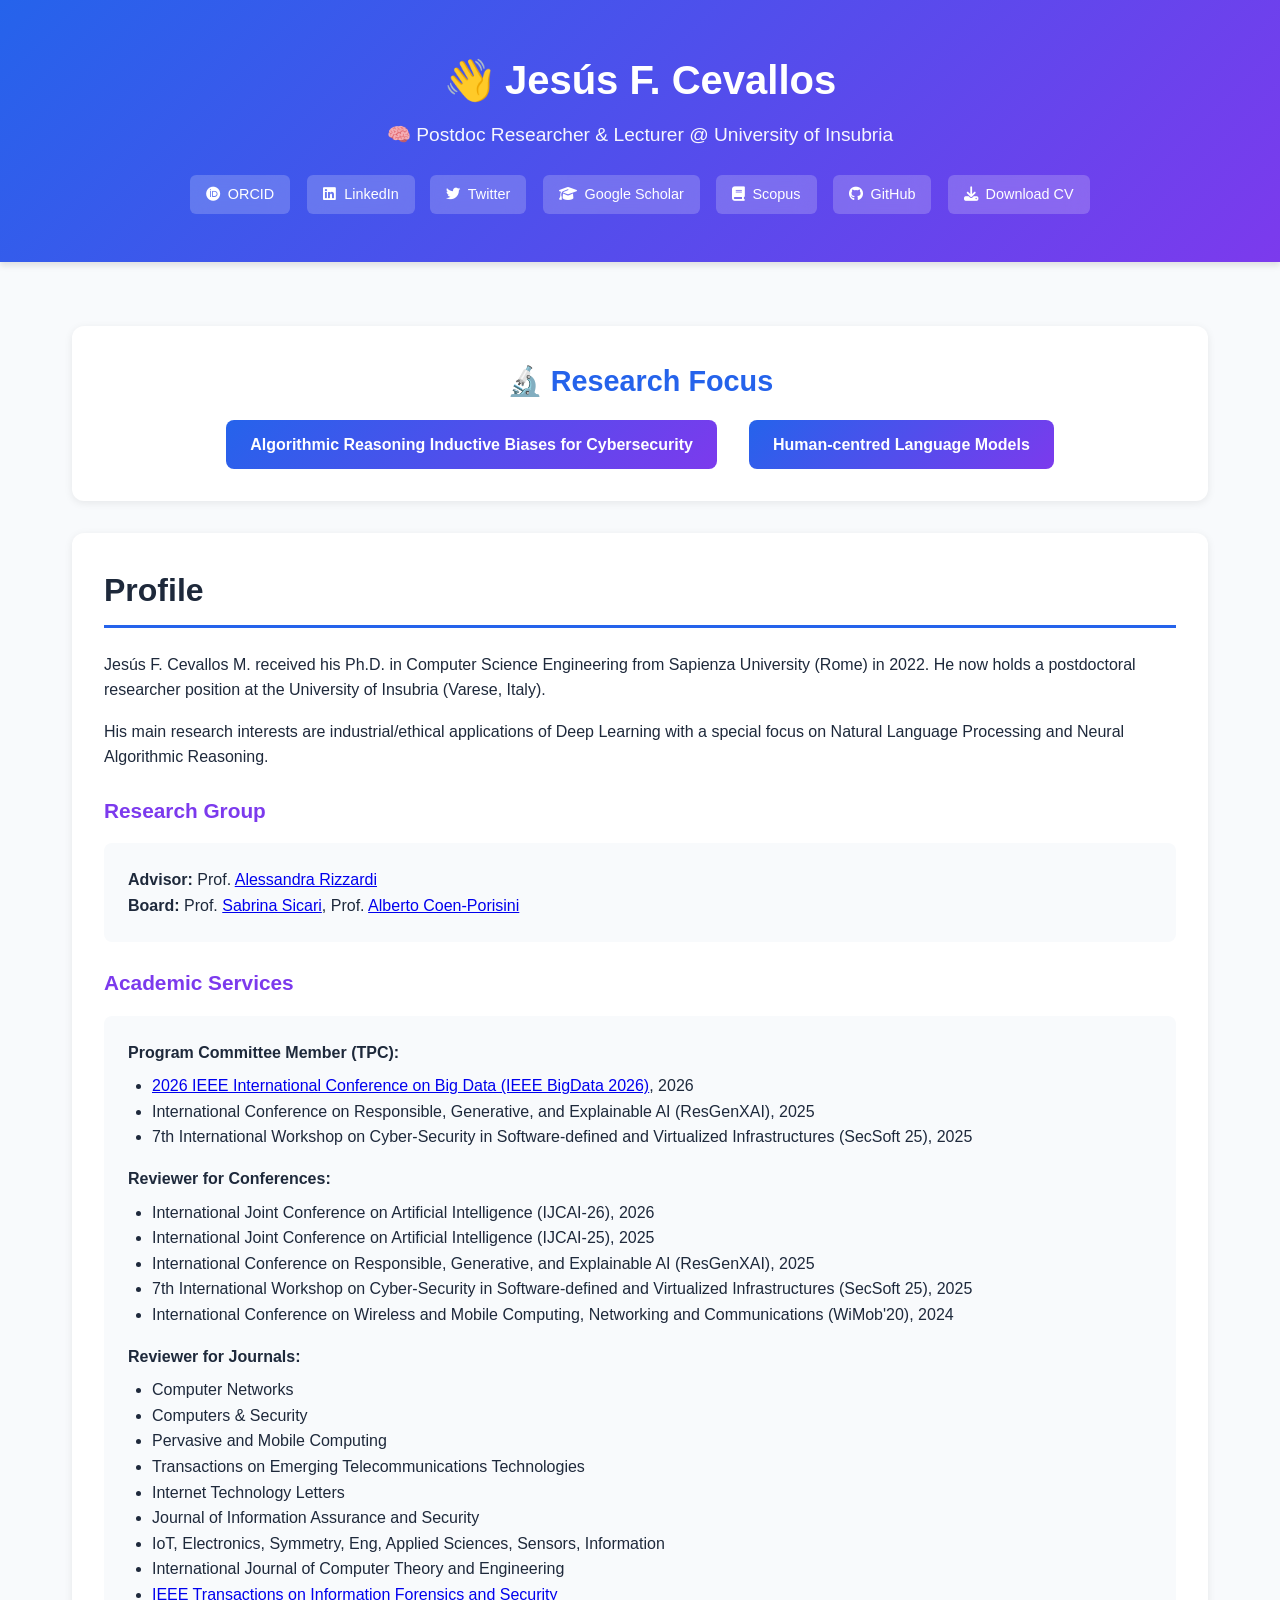
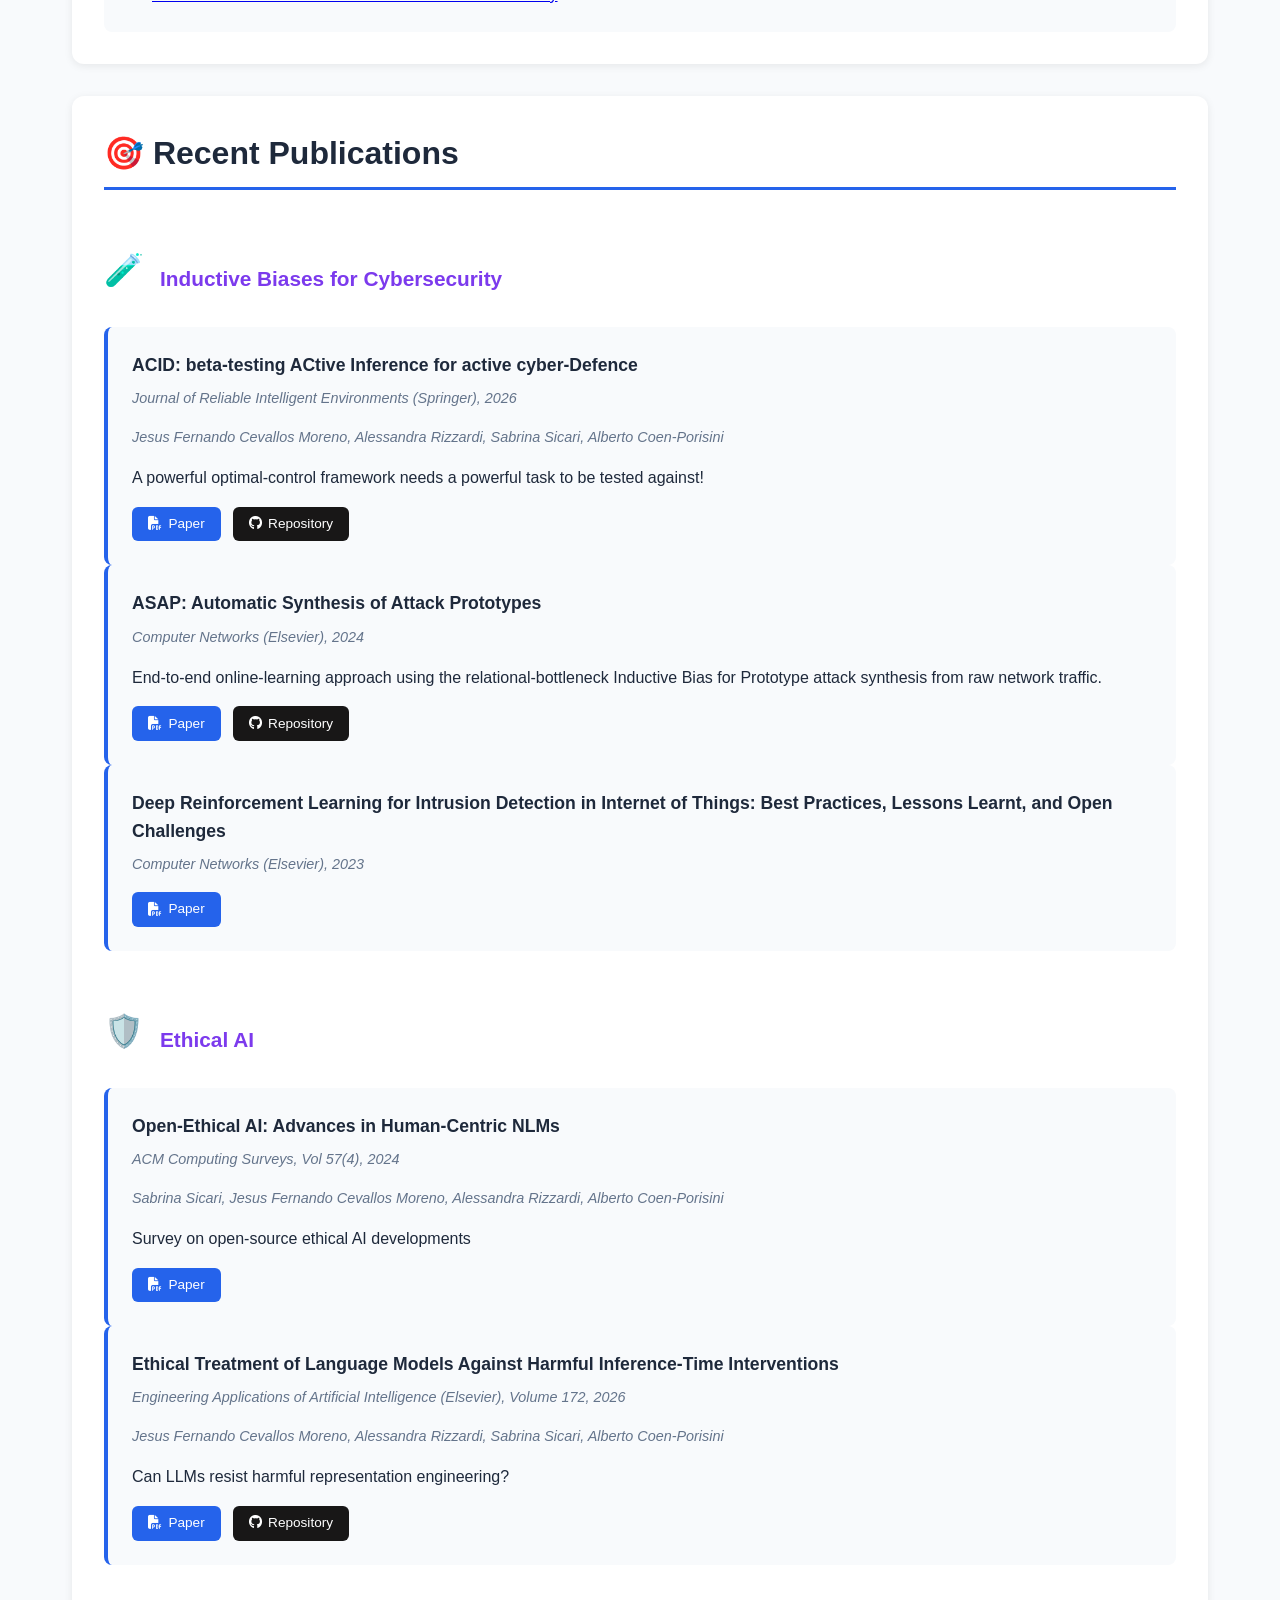
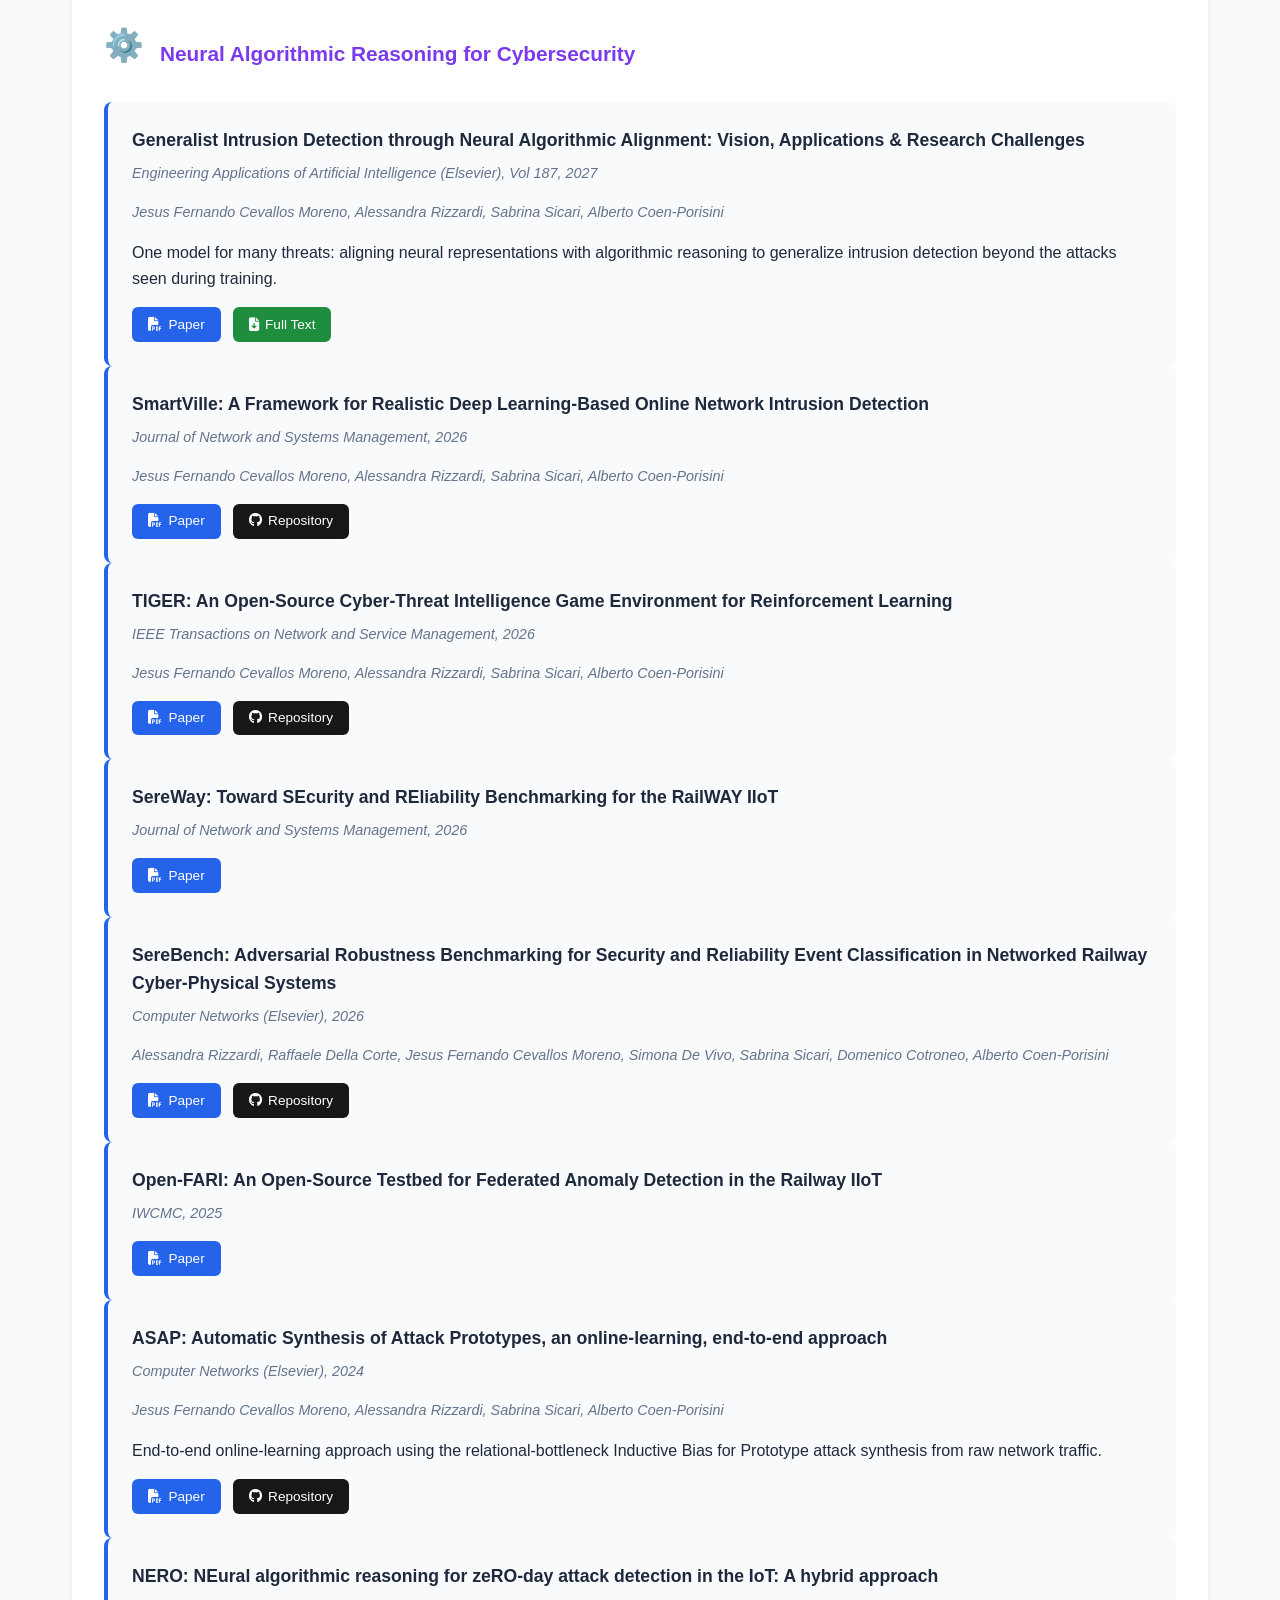
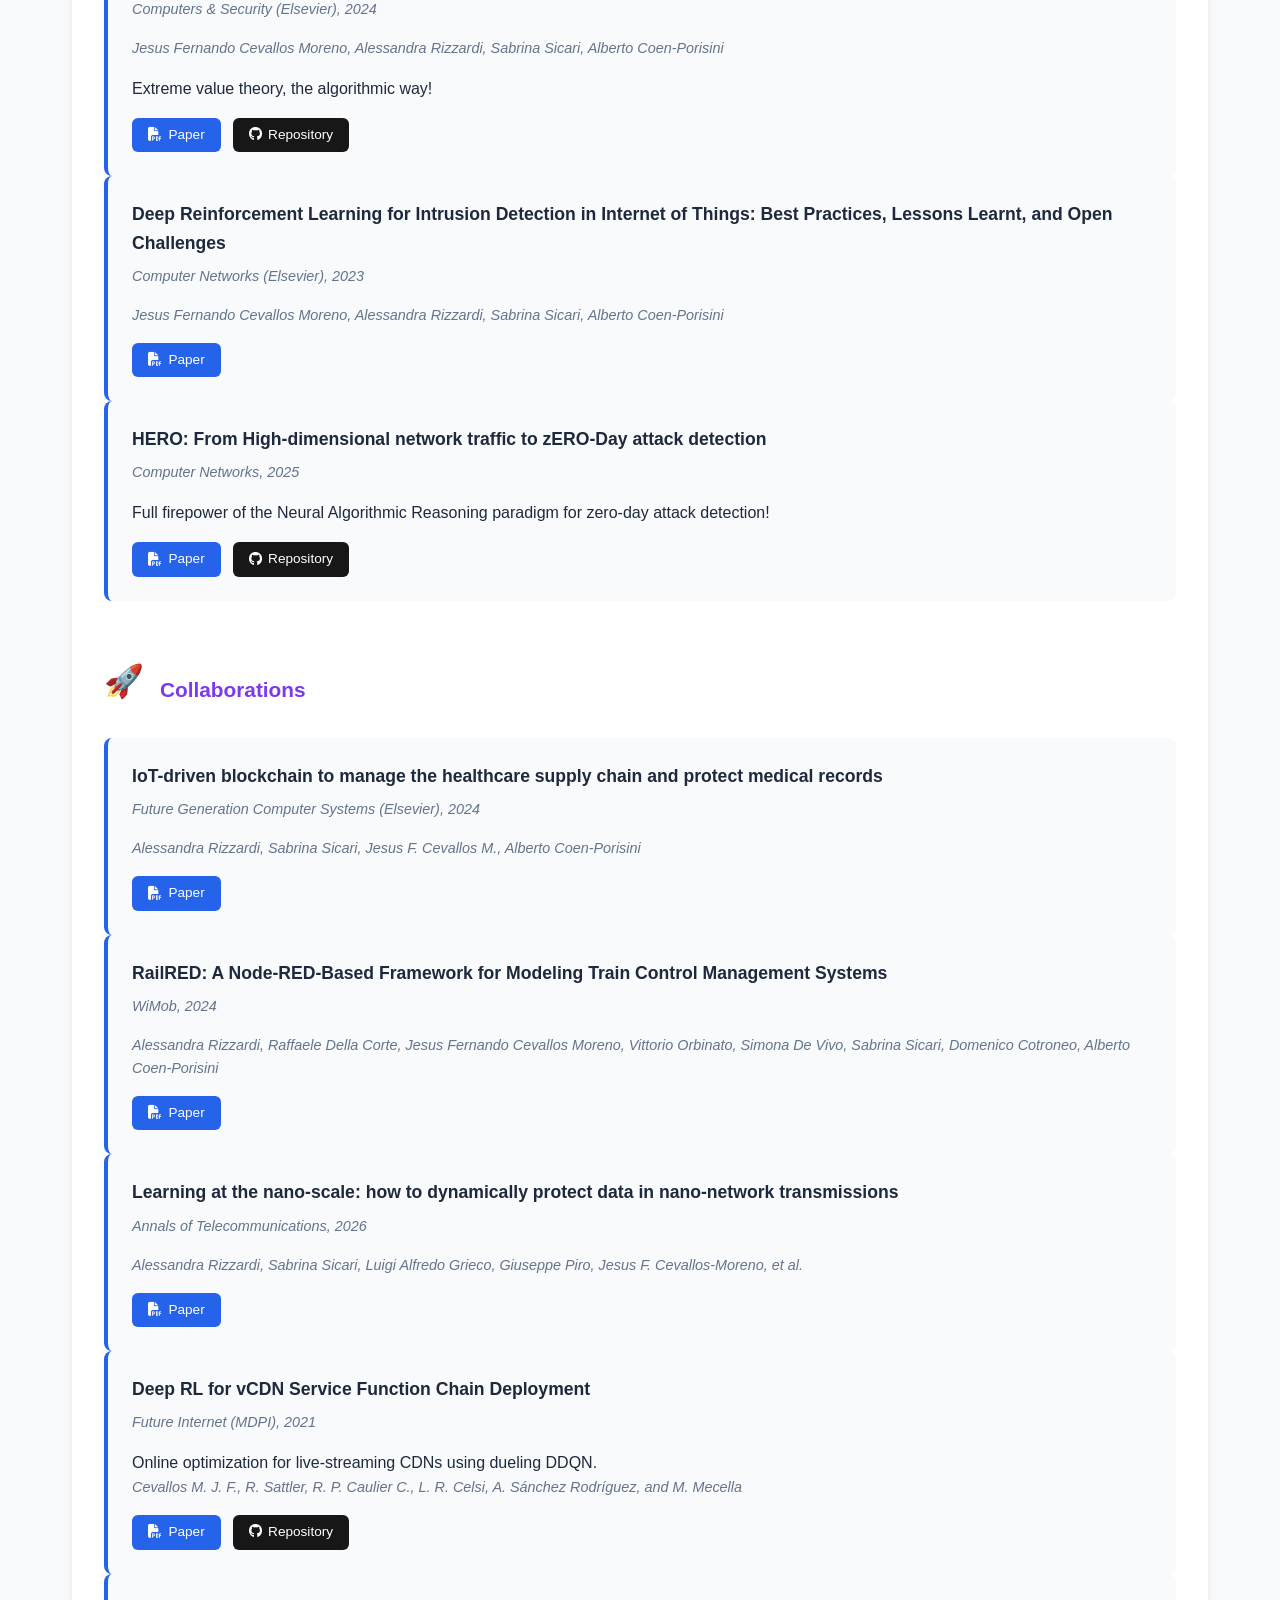
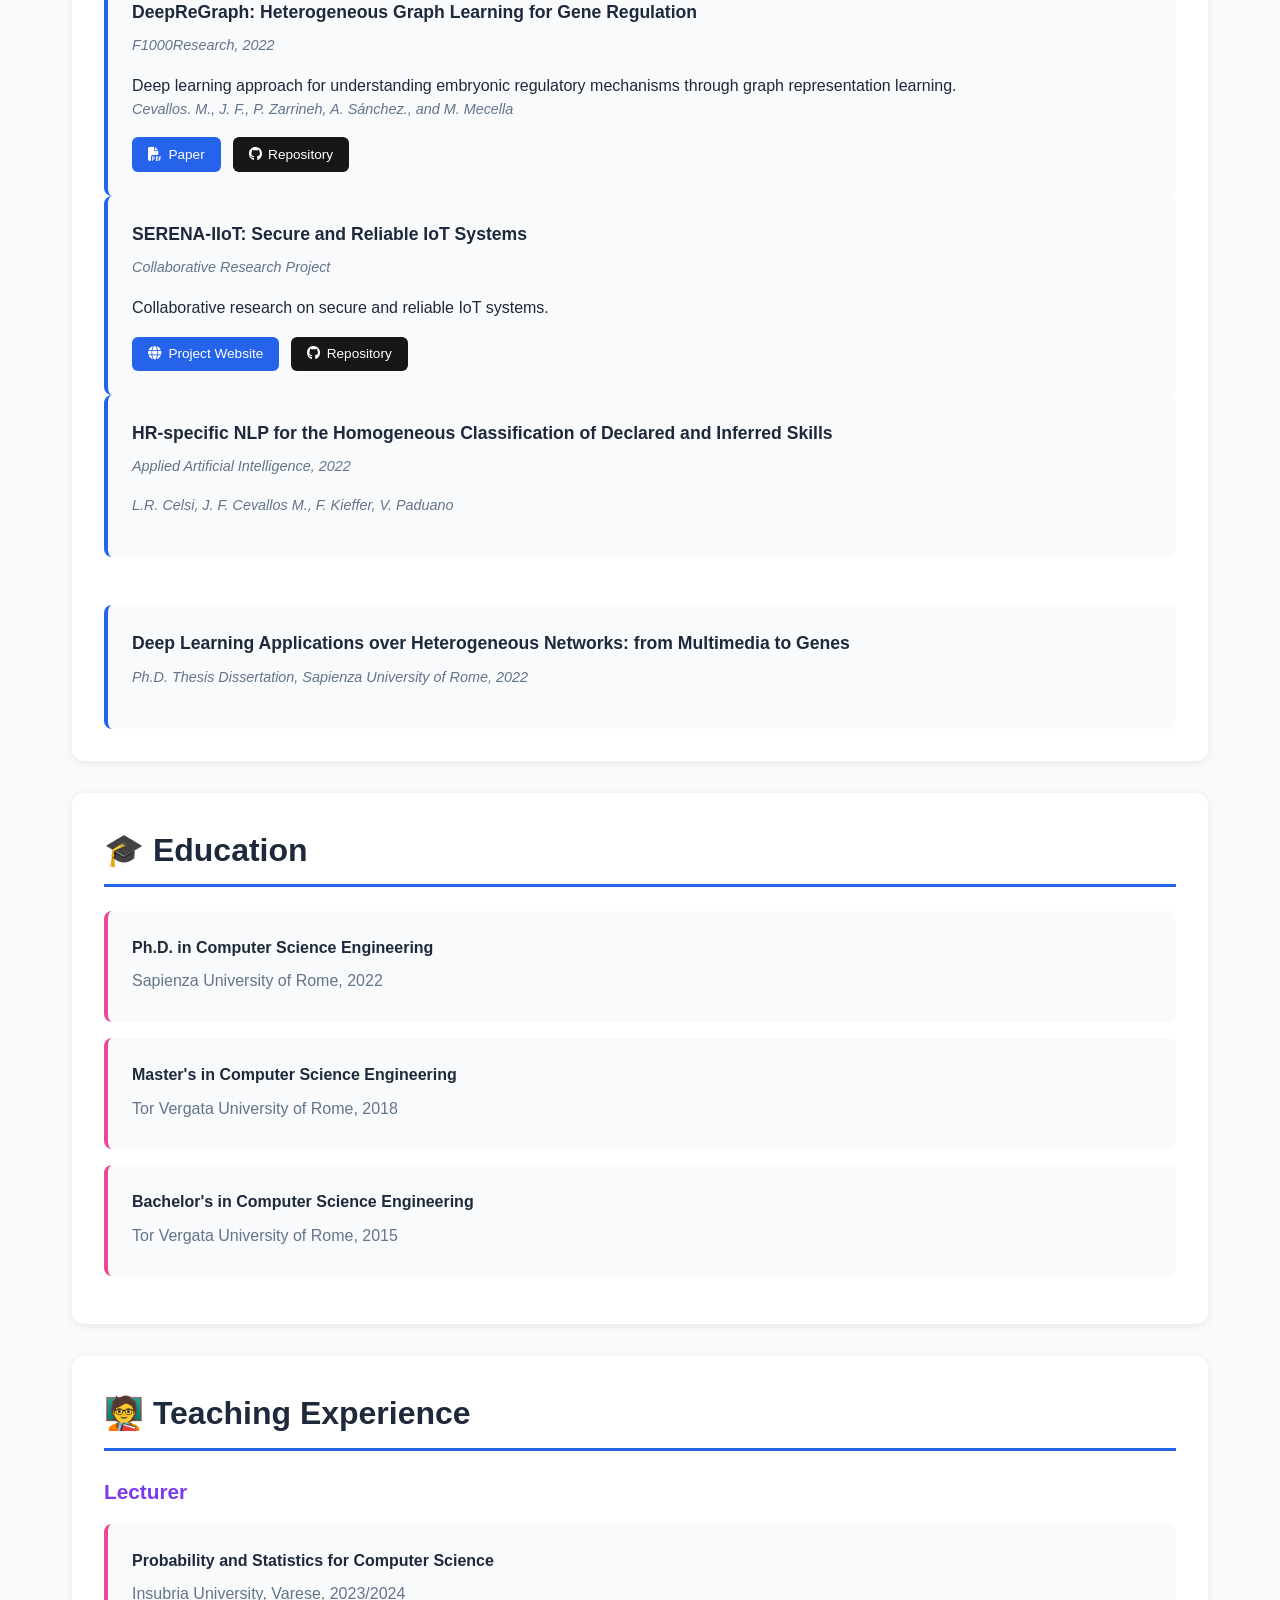
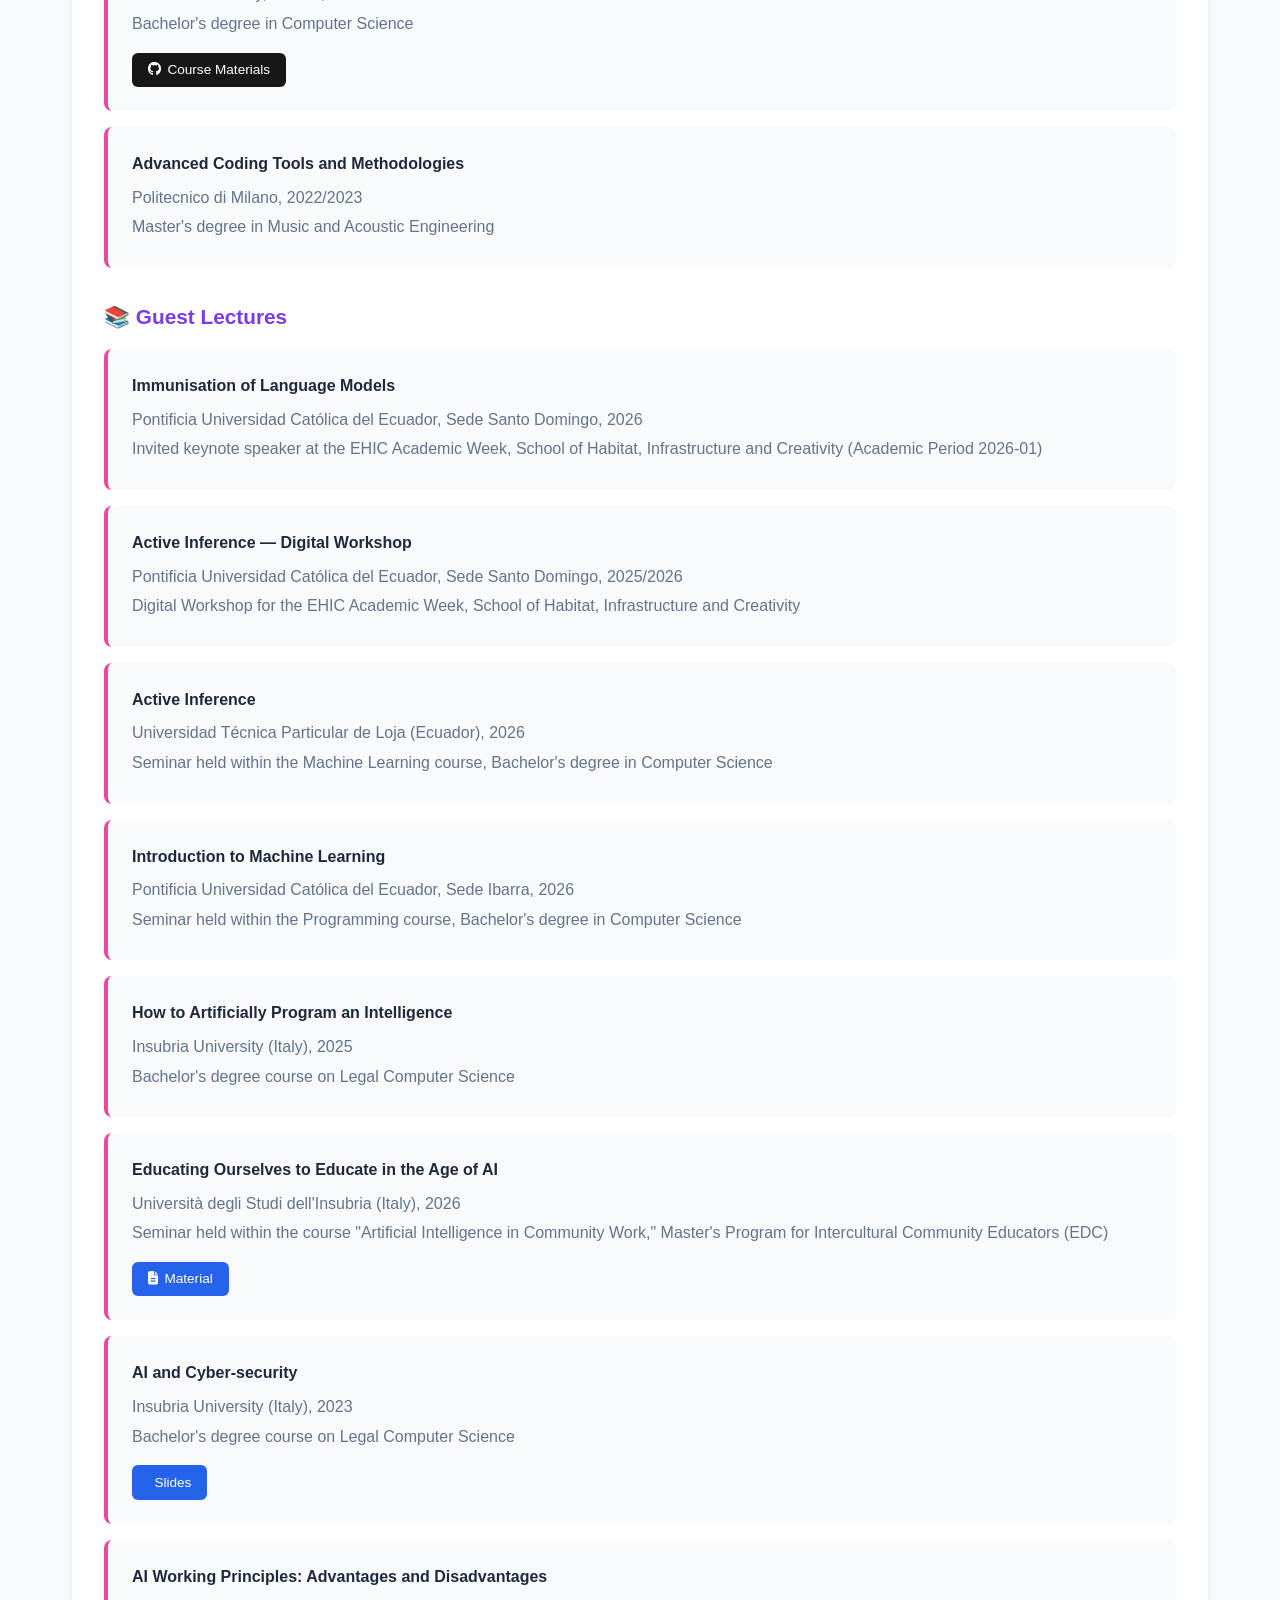
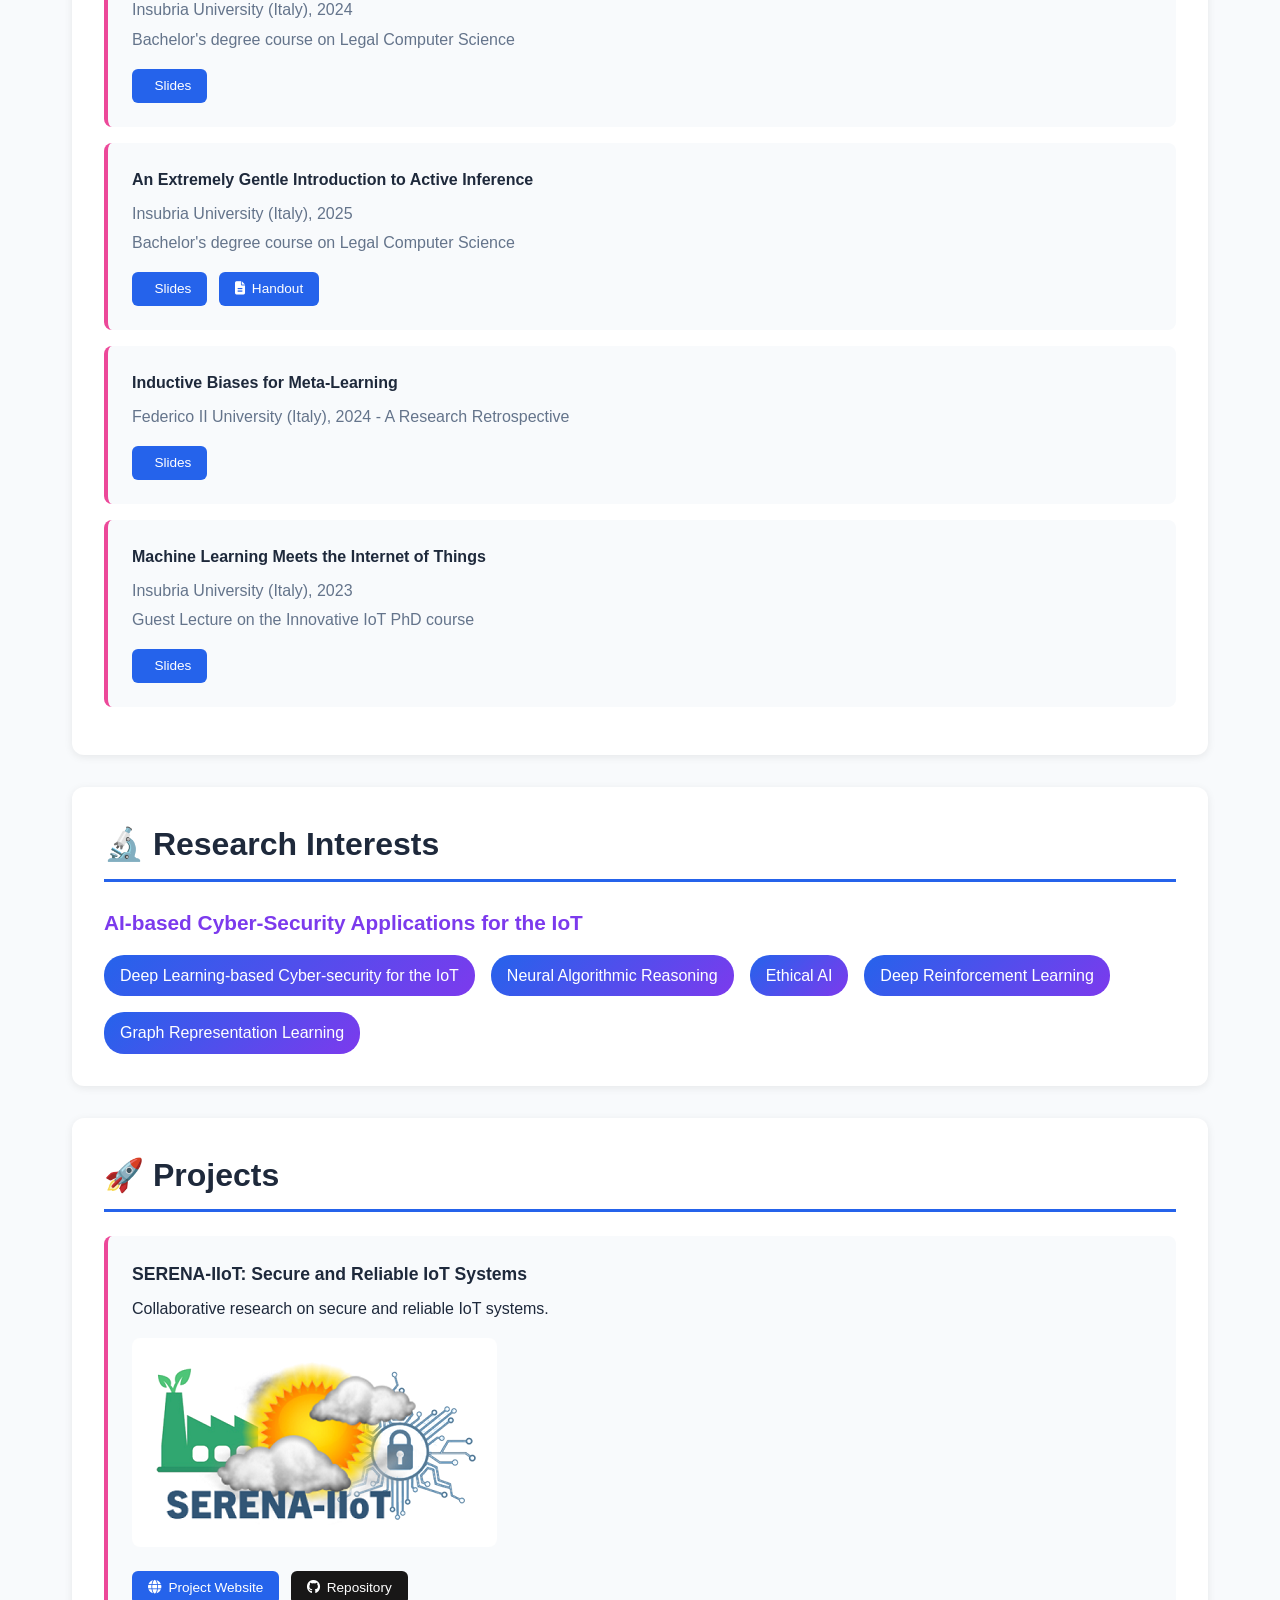
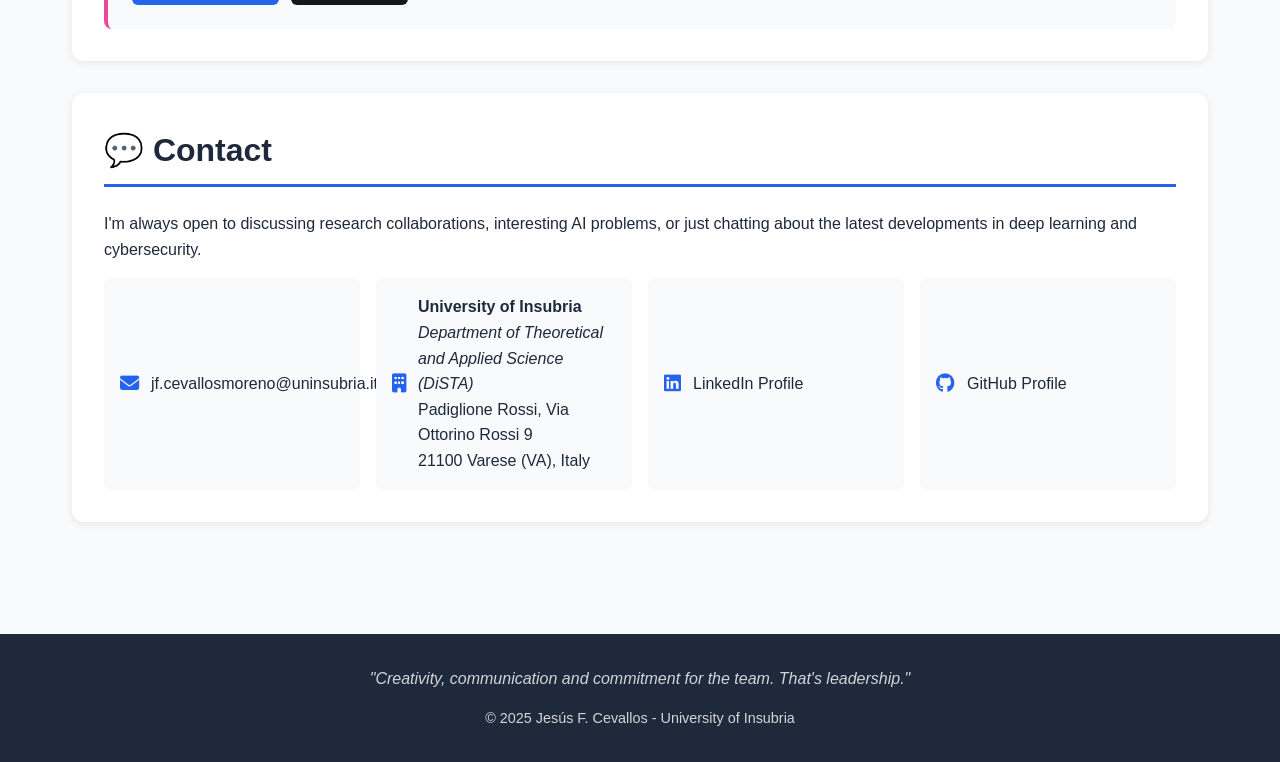
==== commit 6bdf0106: "Add EAAI 2027 generalist intrusion detection paper with full-text link" ====
--- a/dista_academic_site.html
+++ b/dista_academic_site.html
@@ -196,6 +196,10 @@
 
         .pub-link.repo {
             background: #181717;
+        }
+
+        .pub-link.fulltext {
+            background: #1E8E3E;
         }
 
         .category-section {
@@ -524,6 +528,27 @@
                 </div>
 
                 <div class="pub-card">
+                    <h4>Generalist Intrusion Detection through Neural Algorithmic Alignment: Vision, Applications &amp;
+                        Research Challenges</h4>
+                    <p class="pub-meta">Engineering Applications of Artificial Intelligence (Elsevier), Vol 187, 2027
+                    </p>
+                    <p class="pub-meta">Jesus Fernando Cevallos Moreno, Alessandra Rizzardi, Sabrina Sicari, Alberto
+                        Coen-Porisini</p>
+                    <p>One model for many threats: aligning neural representations with algorithmic reasoning to
+                        generalize intrusion detection beyond the attacks seen during training.</p>
+                    <div class="pub-links">
+                        <a href="https://www.sciencedirect.com/science/article/pii/S0952197626029374" class="pub-link"
+                            target="_blank">
+                            <i class="fas fa-file-pdf"></i> Paper
+                        </a>
+                        <a href="https://drive.google.com/file/d/1kznmhqeXwxs6EieIQCMzhCSp7jNQTHto/view?usp=drive_link"
+                            class="pub-link fulltext" target="_blank">
+                            <i class="fas fa-file-arrow-down"></i> Full Text
+                        </a>
+                    </div>
+                </div>
+
+                <div class="pub-card">
                     <h4>SmartVille: A Framework for Realistic Deep Learning-Based Online Network Intrusion Detection
                     </h4>
                     <p class="pub-meta">Journal of Network and Systems Management, 2026</p>
